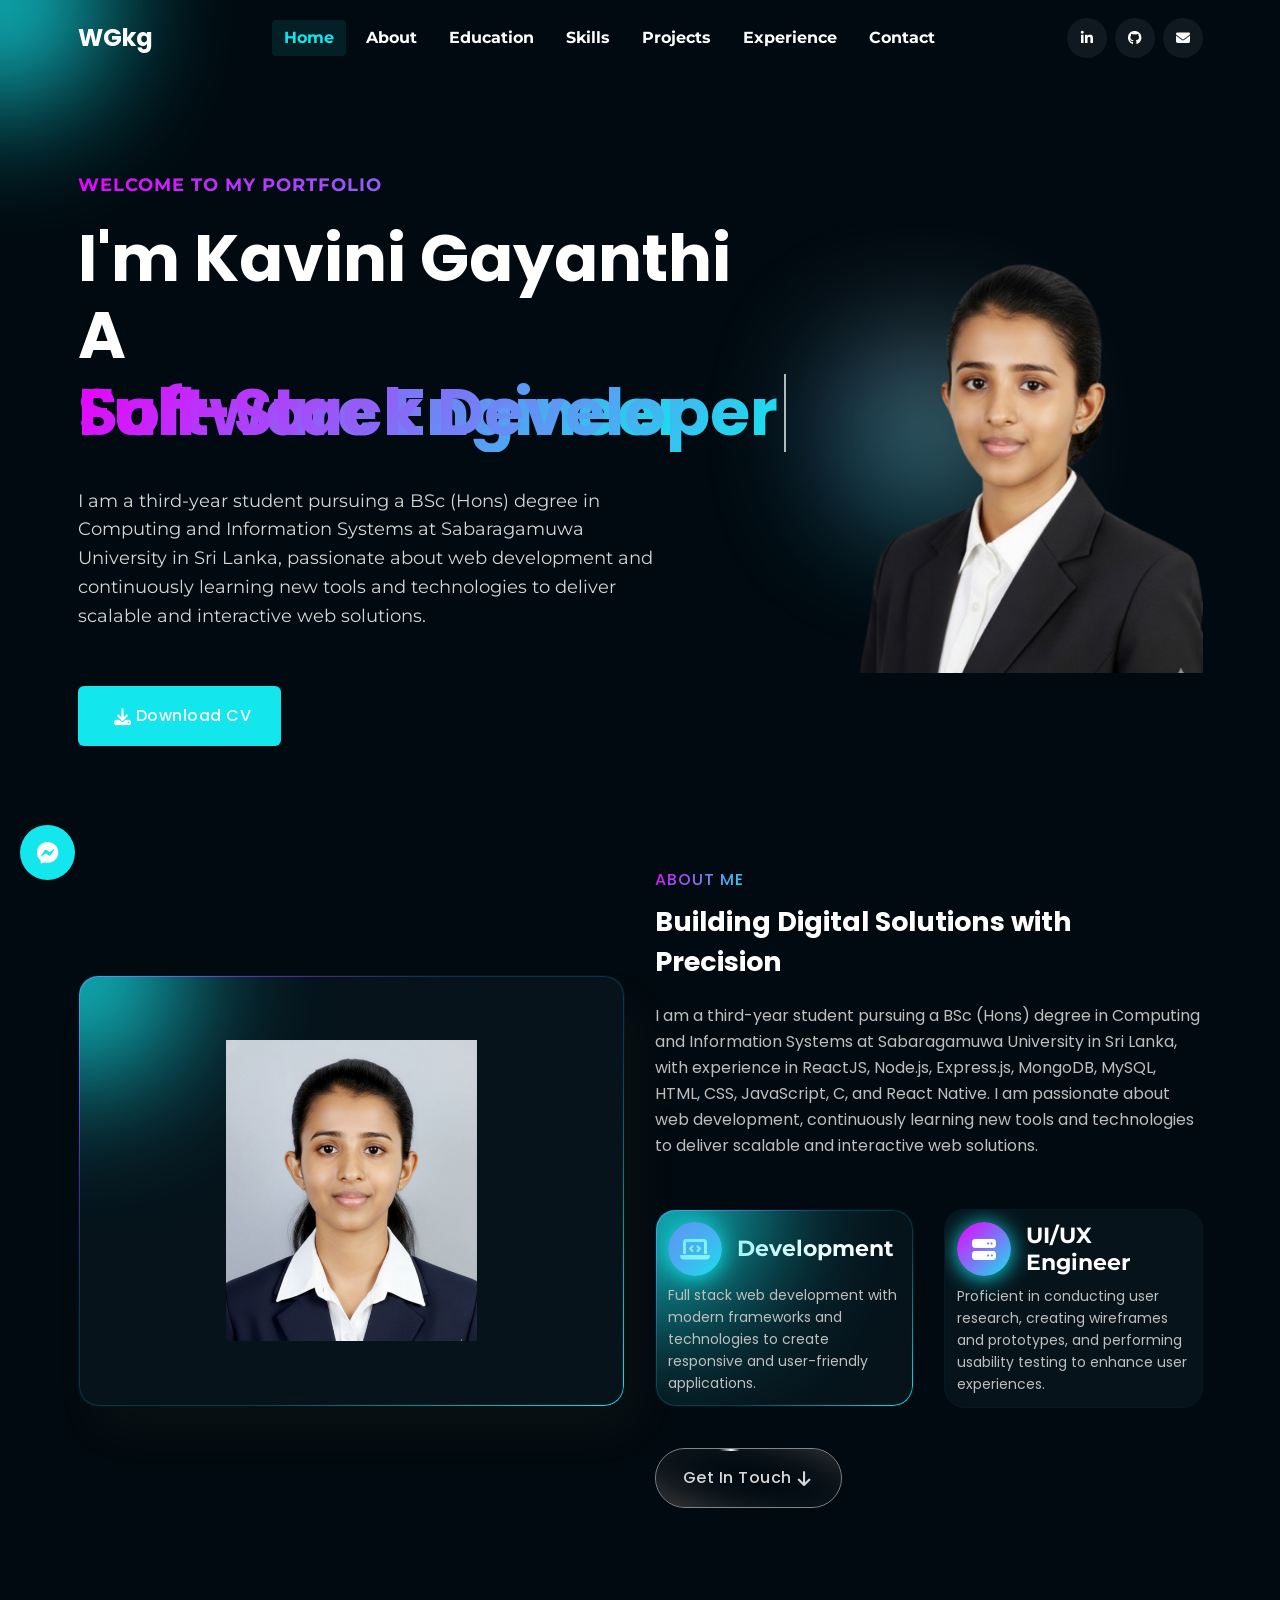
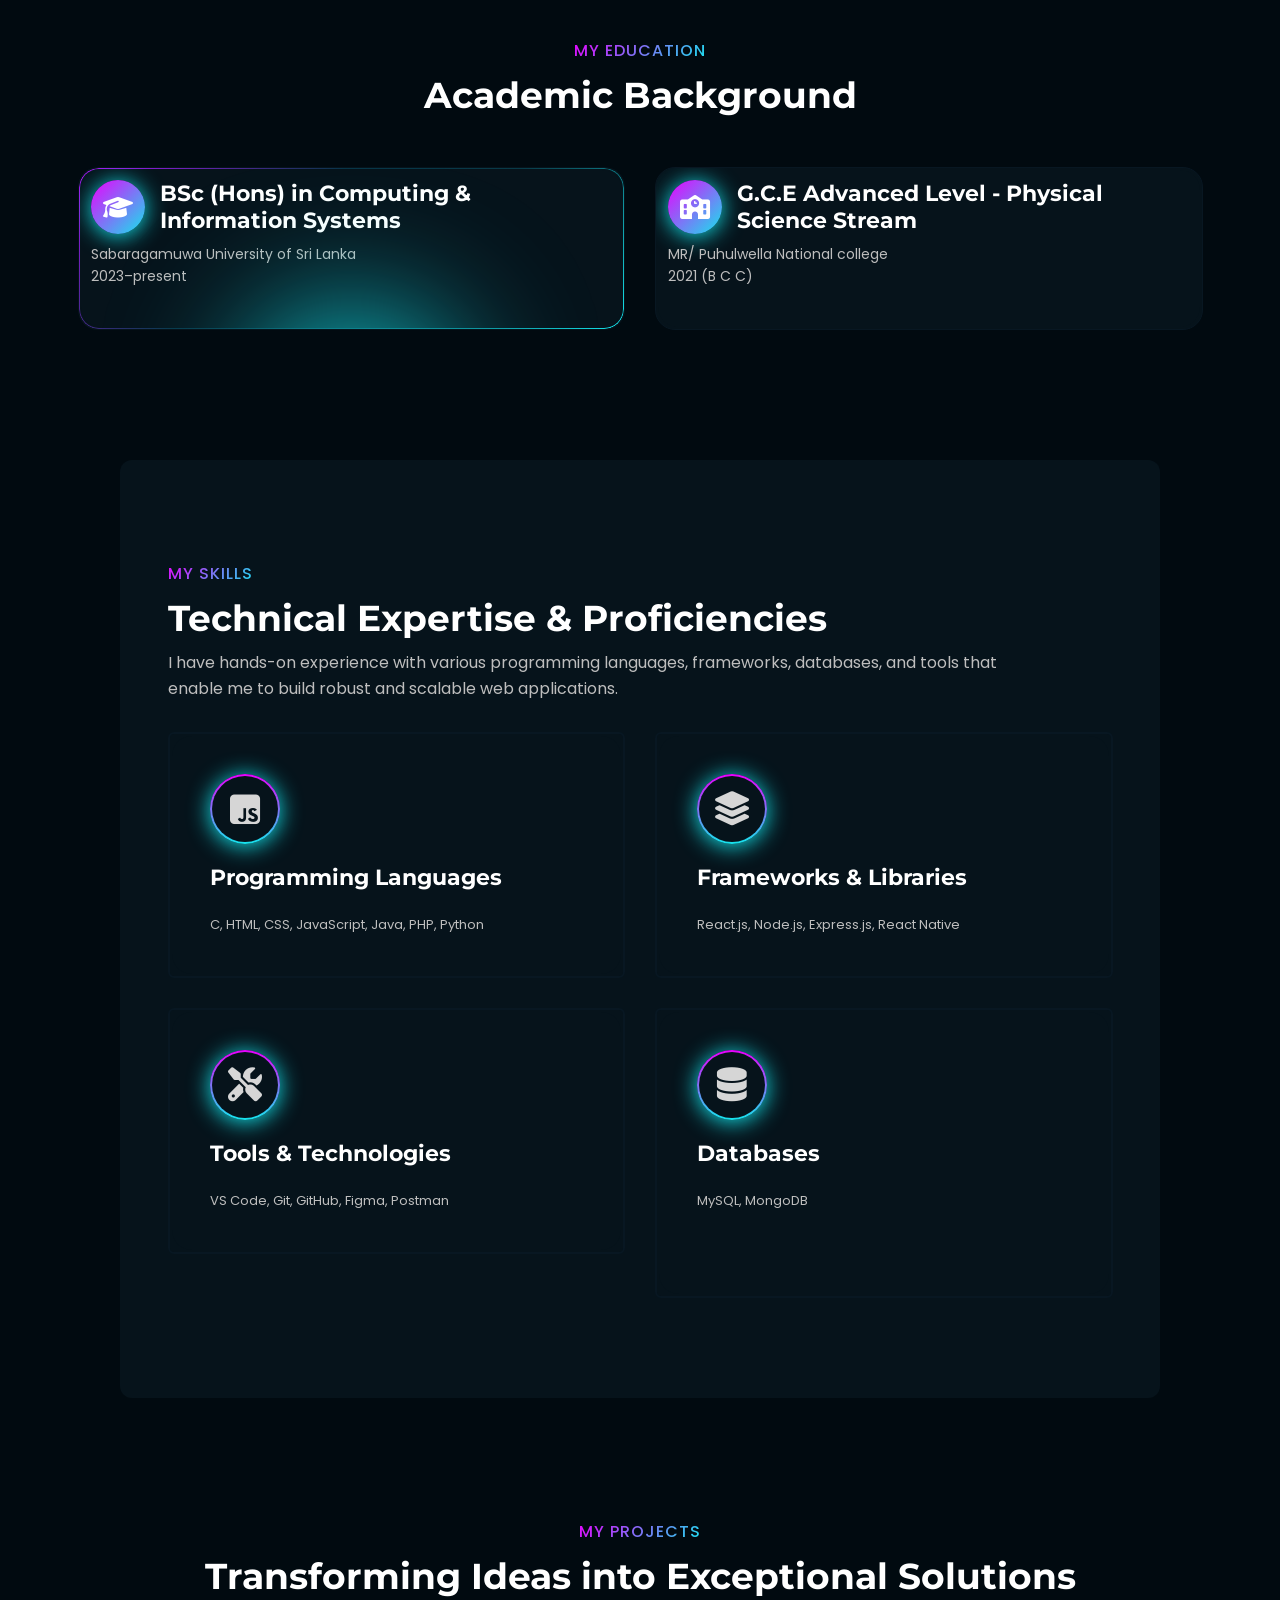
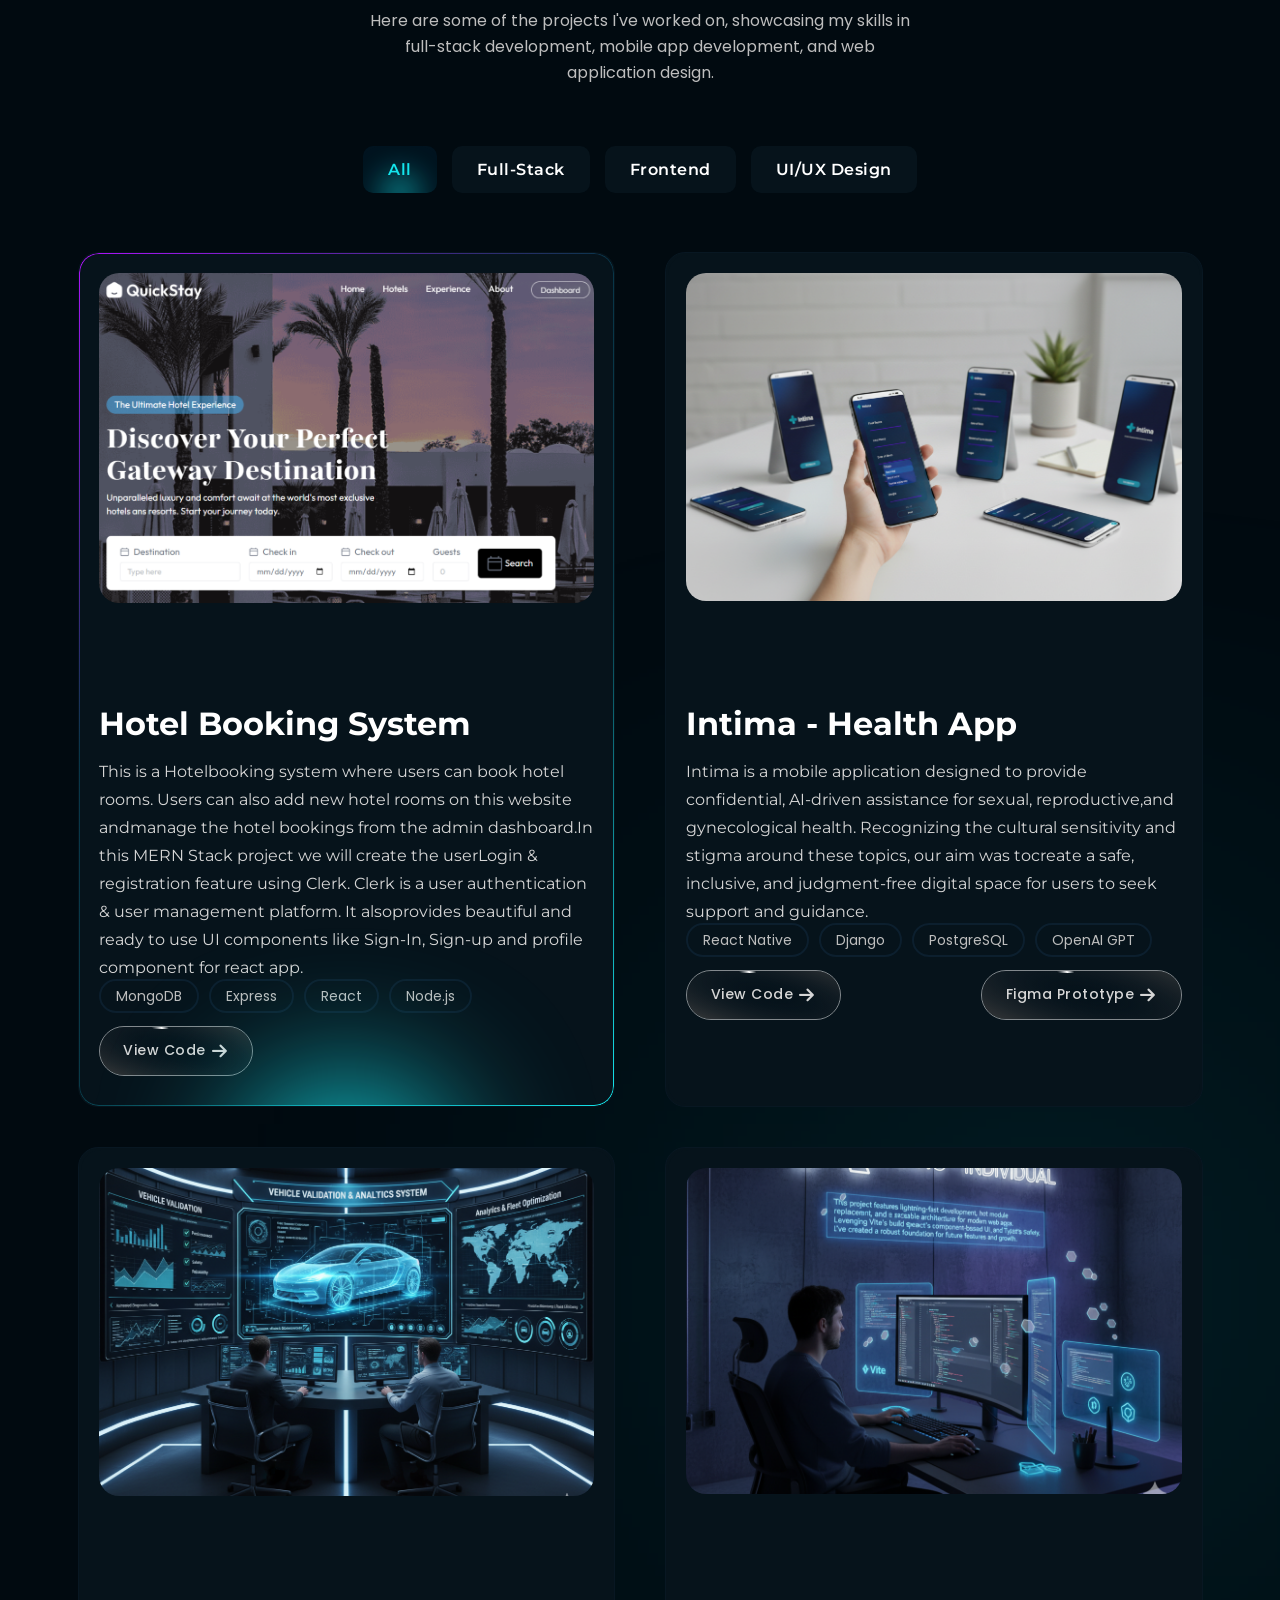
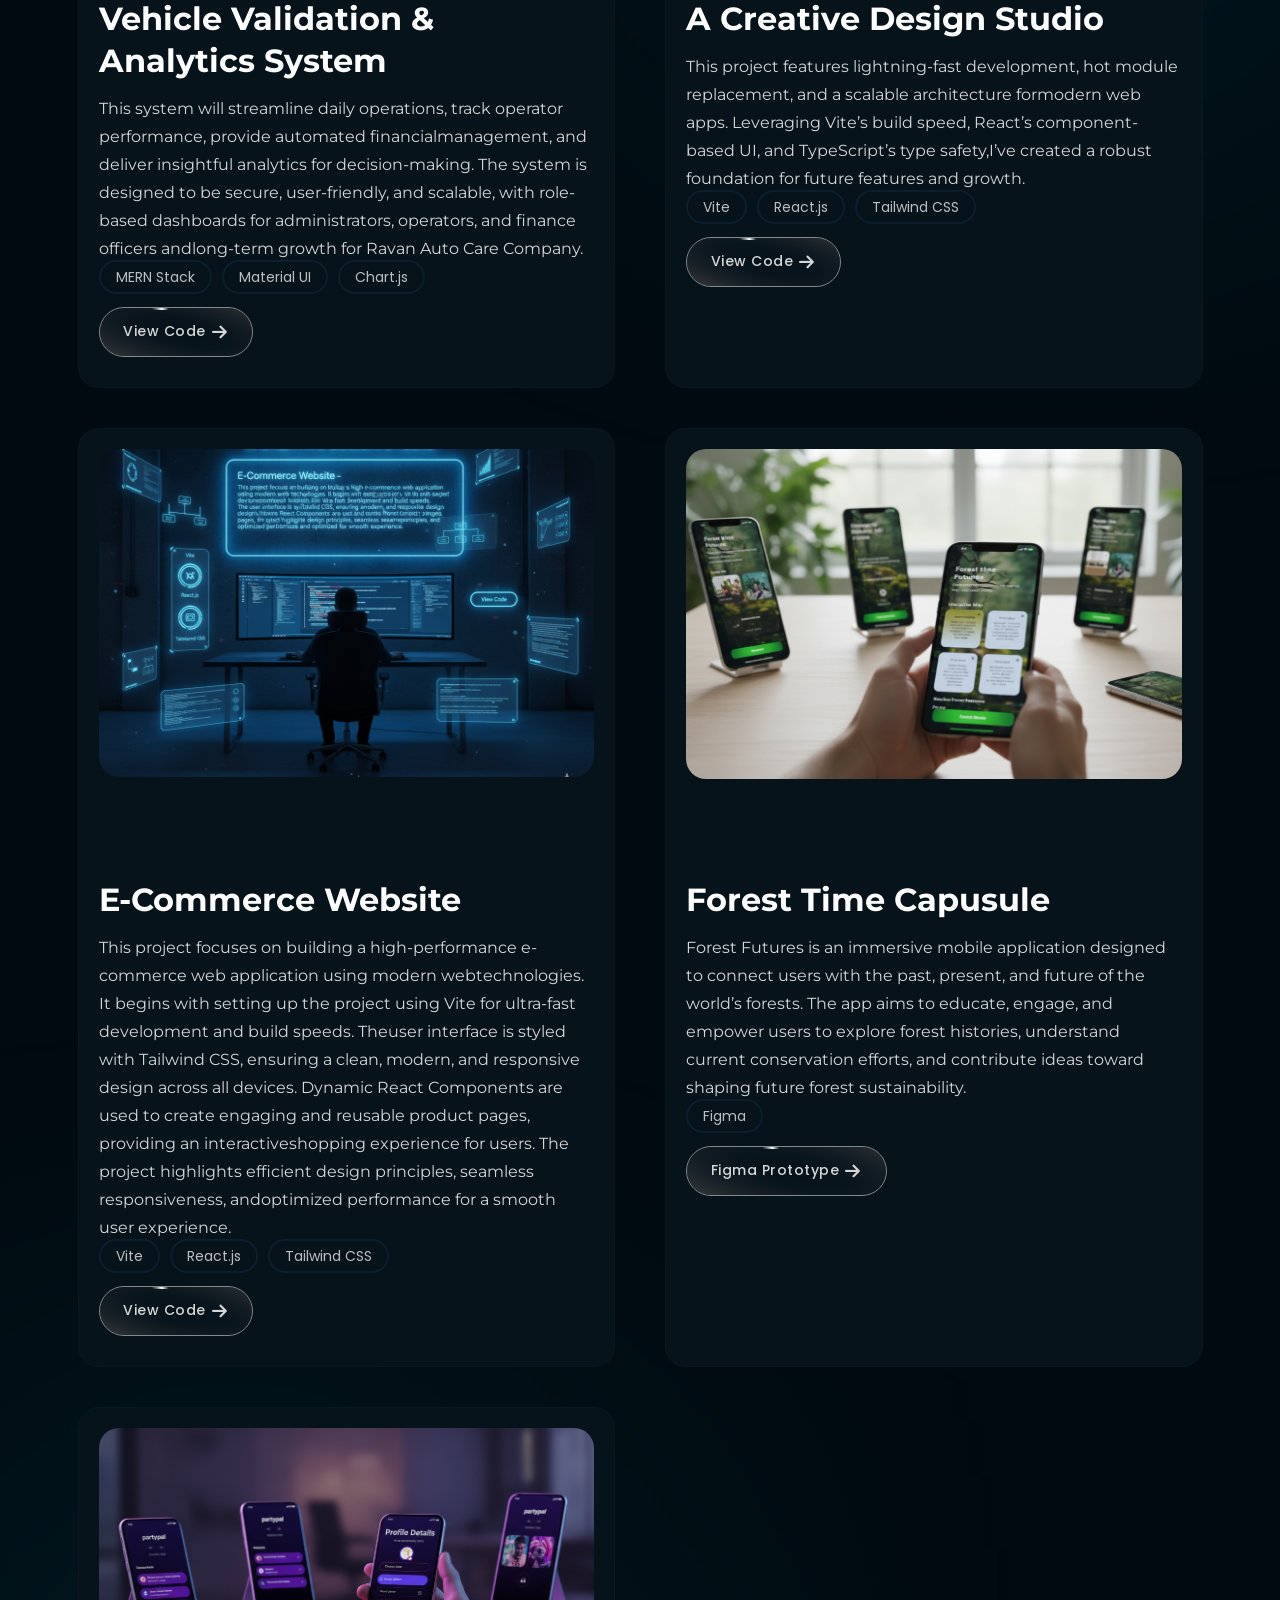
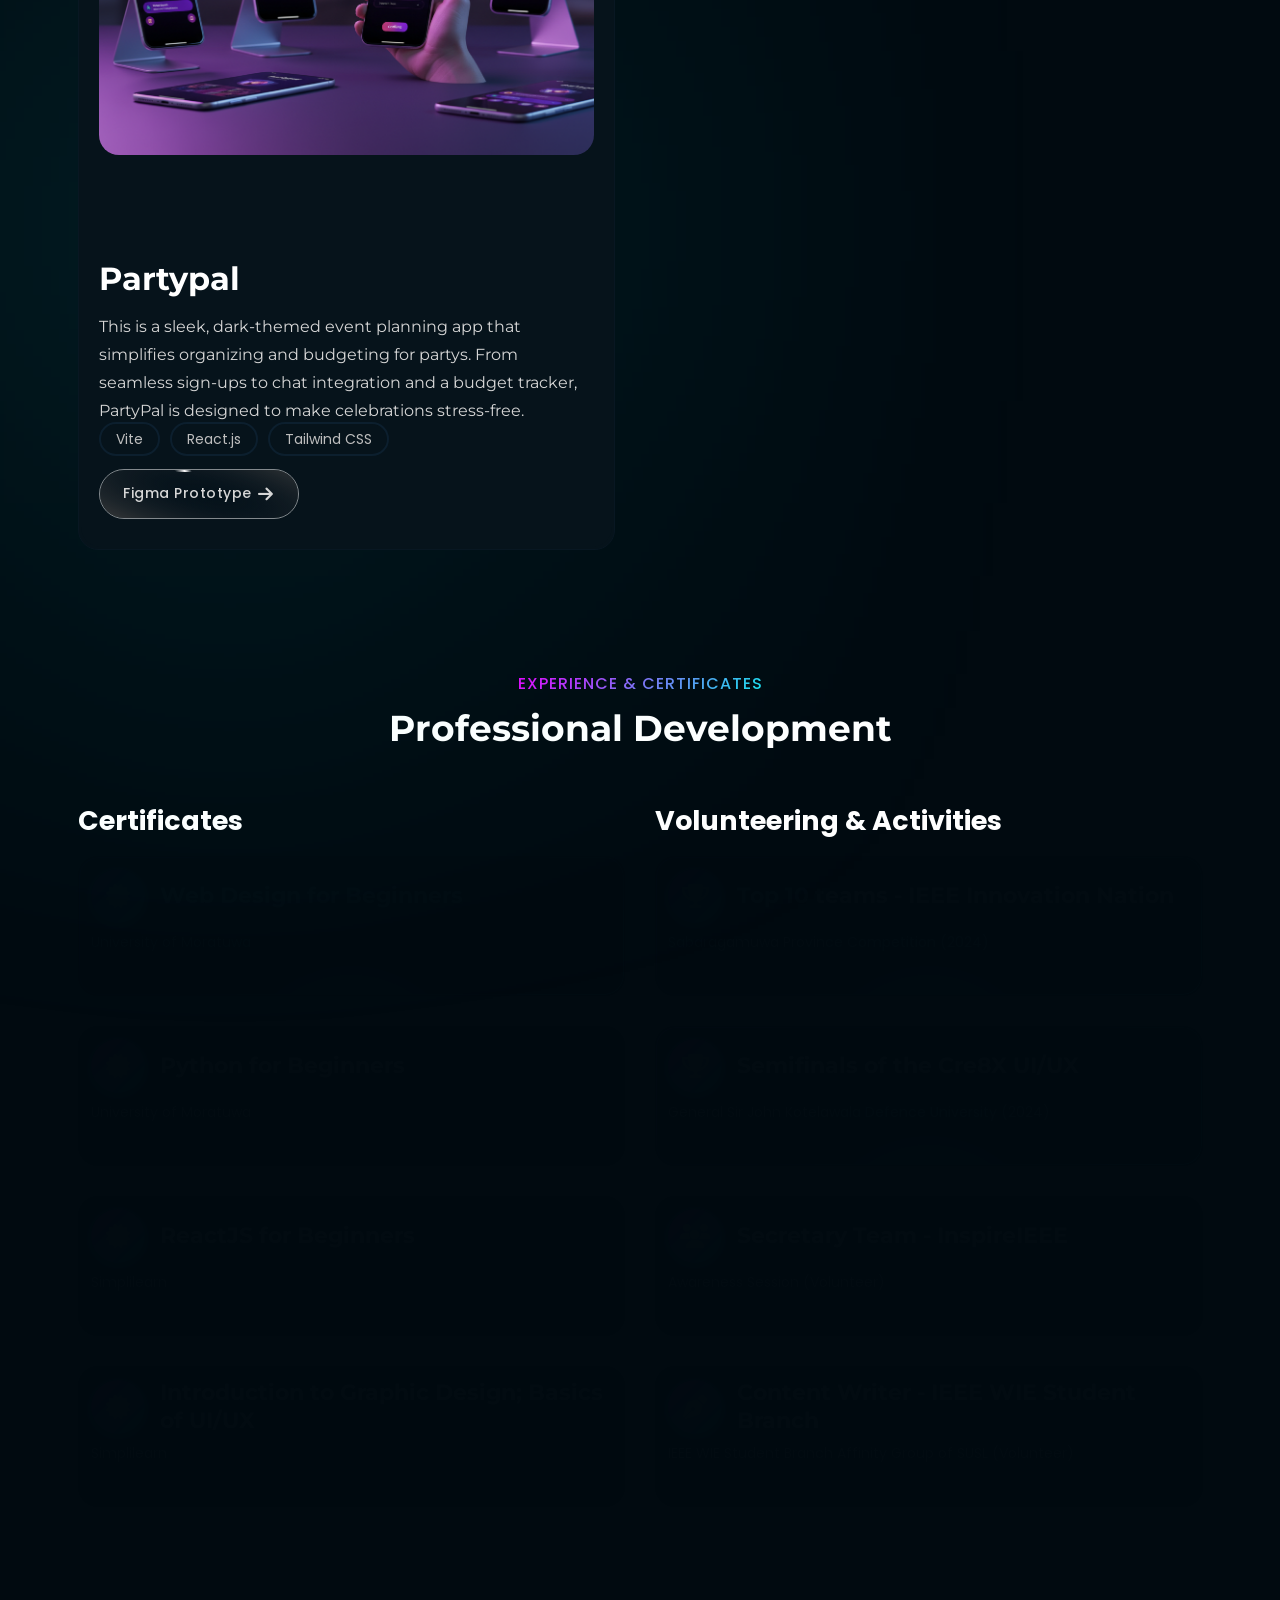
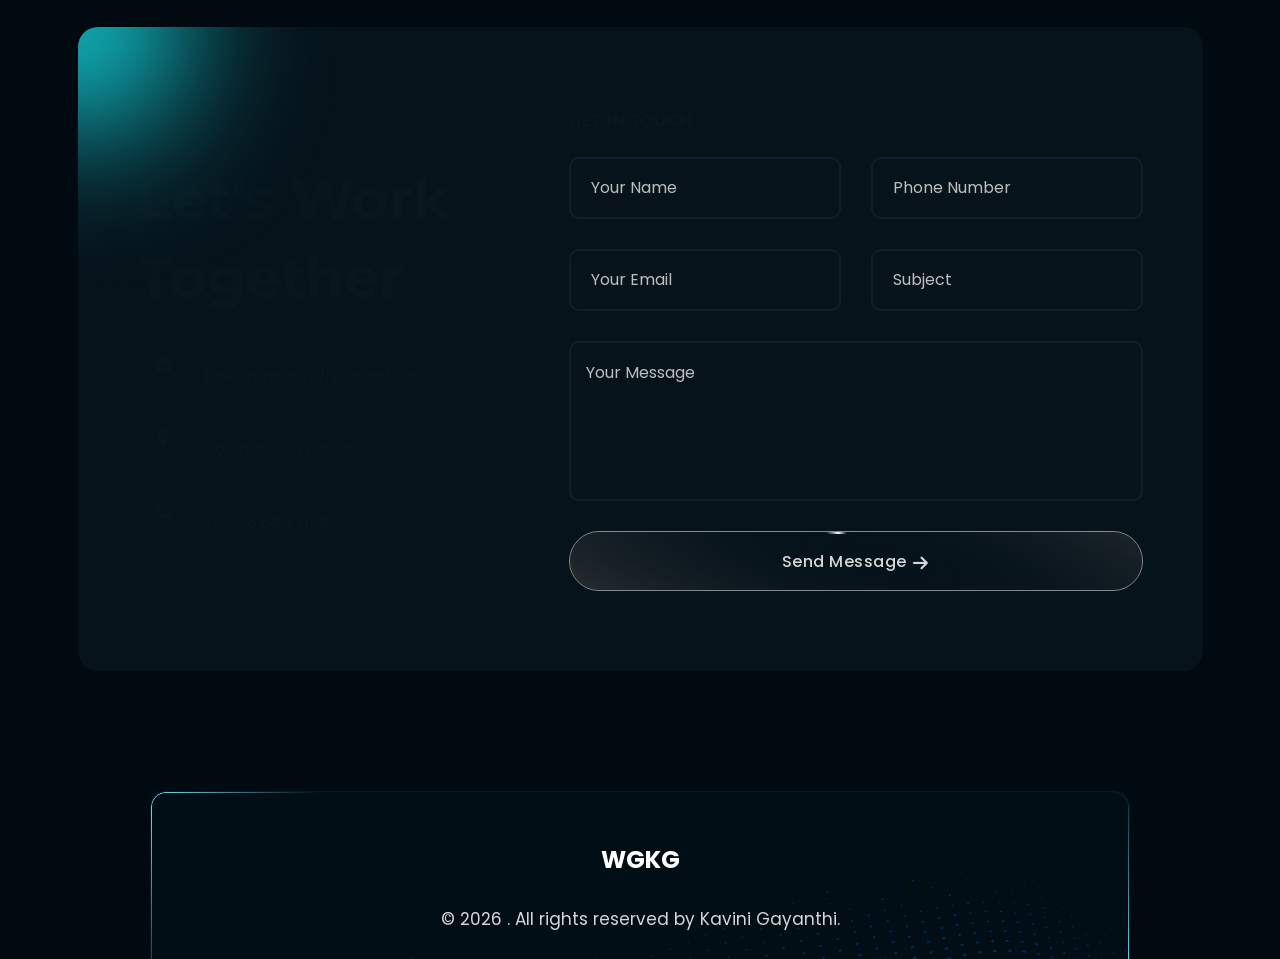
==== index.html @ 7d83895e "Rename html" ====
<!DOCTYPE html>
<html lang="en">

<head>
    <meta charset="UTF-8">
    <meta http-equiv="X-UA-Compatible" content="IE=edge">
    <meta name="viewport" content="width=device-width, initial-scale=1.0">
    <meta name="description" content="Kavini Gayanthi - Software Engineering Intern specializing in ReactJS, Node.js, Laravel, MongoDB, and full-stack web development. Passionate about creating scalable and interactive web solutions.">
    <link rel="shortcut icon" type="image/x-icon" href="assets/images/favicon.svg">
    <title>Kavini Gayanthi - Software Engineering Intern</title>
    <!-- Bootstrap min css -->
    <link rel="stylesheet" href="assets/css/vendor/fontawesome.css">
    <!-- FontAwesome CDN Backup -->
    <link rel="stylesheet" href="https://cdnjs.cloudflare.com/ajax/libs/font-awesome/6.4.0/css/all.min.css" integrity="sha512-iecdLmaskl7CVkqkXNQ/ZH/XLlvWZOJyj7Yy7tcenmpD1ypASozpmT/E0iPtmFIB46ZmdtAc9eNBvH0H/ZpiBw==" crossorigin="anonymous" referrerpolicy="no-referrer" />
    <link rel="stylesheet" href="assets/css/plugins/swiper.css">
    <link rel="stylesheet" href="assets/css/plugins/odometer.css">
    <link rel="stylesheet" href="assets/css/vendor/animate.min.css">
    <link rel="stylesheet" href="assets/css/vendor/bootstrap.min.css">
    <!-- custom css -->
    <link rel="stylesheet" href="assets/css/style.css">
</head>

<body class="spybody" data-spy="scroll" data-bs-target=".navbar-example2" data-offset="150">

    <!-- tpm-header-area start -->
    <header class="tmp-header-area-start header-one header--sticky header--transparent">
        <!-- header mid area start -->
        <div class="container">
            <div class="row">
                <div class="col-lg-12">
                    <div class="header-content">
                       <div class="logo">
                            <a href="index.html">
                                <h4>WGkg</h4>
                            </a>

                        </div>
                        <div class="tmp-mainmenu-nav d-none d-xl-block">
                            <nav class="navbar-example2 onepagenav">
                                <ul class="tmp-mainmenu nav nav-pills">
                                    <li class="current"><a class="smoth-animation" href="#home">Home</a></li>
                                    <li class="nav-item"><a class="smoth-animation" href="#about">About</a></li>
                                    <li class="nav-item"><a class="smoth-animation" href="#education">Education</a></li>
                                    <li class="nav-item"><a class="smoth-animation" href="#skills">Skills</a></li>
                                    <li class="nav-item"><a class="smoth-animation" href="#portfolio">Projects</a></li>
                                    <li class="nav-item"><a class="smoth-animation" href="#experience">Experience</a></li>
                                    <li class="nav-item"><a class="smoth-animation" href="#contacts">Contact</a></li>
                                </ul>
                            </nav>
                        </div>

                        <div class="tmp-header-right">
                            <div class="social-share-wrapper">
                                <div class="social-link">
                                    <a href="https://www.linkedin.com/in/kavini-gayanthi-/" target="_blank" title="LinkedIn" aria-label="LinkedIn Profile">
                                        <i class="fa-brands fa-linkedin-in"></i>
                                    </a>
                                    <a href="https://github.com/KaviniGayanthi" target="_blank" title="GitHub" aria-label="GitHub Profile">
                                        <i class="fa-brands fa-github"></i>
                                    </a>
                                    <a href="mailto:kavinigayanthi21@gmail.com" title="Email" aria-label="Send Email">
                                        <i class="fa-solid fa-envelope"></i>
                                    </a>
                                </div>
                            </div>

                            <div class="tmp-side-collups-area d-block d-xl-none">
                                <button class="hamberger-menu humberger_menu_active"><i id="menuBtn" class="fa-light fa-bars humberger-menu"></i></button>
                            </div>
                        </div>

                    </div>
                </div>
            </div>
        </div>
        <!-- header mid area end -->
    </header>


    <!-- Start Popup Mobile Menu  -->
    <div class="d-block d-xl-none">
        <div class="tmp-popup-mobile-menu">
            <div class="inner">
                <div class="header-top">
                    <div class="logo">
                        <a href="index.html" class="logo-area">
                         <h4>WGKG</h4>
                        </a>
                    </div>
                    <div class="close-menu">
                        <button class="close-button tmp-round-action-btn">
                            <i class="fa-sharp fa-light fa-xmark"></i>
                        </button>
                    </div>
                </div>

                <ul class="tmp-mainmenu onepagenav-click">
                    <li><a class="smoth-animation" href="#home">Home</a></li>
                    <li><a class="smoth-animation" href="#about">About</a></li>
                    <li><a class="smoth-animation" href="#education">Education</a></li>
                    <li><a class="smoth-animation" href="#skills">Skills</a></li>
                    <li><a class="smoth-animation" href="#portfolio">Projects</a></li>
                    <li><a class="smoth-animation" href="#experience">Experience</a></li>
                    <li><a class="smoth-animation" href="#contacts">Contact</a></li>
                </ul>

                

                <!-- social sharea area -->
                <div class="social-wrapper mt--40">
                    <span class="subtitle">find with me</span>
                    <div class="social-link">
                        <a href="https://www.linkedin.com/in/kavini-gayanthi-/" target="_blank"><i class="fa-brands fa-linkedin-in"></i></a>
                        <a href="https://github.com/KaviniGayanthi" target="_blank"><i class="fa-brands fa-github"></i></a>
                        <a href="mailto:kavinigayanthi21@gmail.com"><i class="fa-solid fa-envelope"></i></a>
                    </div>
                </div>
                <!-- end -->

            </div>
        </div>
    </div>
    <!-- End Popup Mobile Menu  -->
    <div class="main-wrapper-inner">
        <!-- tmp banner area start -->
        <div class="banner-right-thumbnail-area v2 tmp-section-gap tmp-gradient-main" id="home">
            <div class="container">
                <div class="row align-items-center pt--50">
                    <div class="col-lg-8">
                        <div class="banner-right-thumb-left-content">
                            <span class="pre-title theme-gradient">Welcome to my portfolio</span>
                            <h1 class="title">I'm Kavini Gayanthi <br> A
                                <span class="header-caption">
                                    <span class="cd-headline clip is-full-width">
                                        <span class="cd-words-wrapper">
                                            <b class="is-visible theme-gradient">Software Engineer</b>
                                            <b class="is-hidden theme-gradient">Full-Stack Developer</b>
                                            <b class="is-hidden theme-gradient">Web Developer</b>
                                        </span>
                                </span>
                                </span>
                            </h1>
                            <p class="disc">I am a third-year student pursuing a BSc (Hons) degree in Computing and Information Systems at Sabaragamuwa University in Sri Lanka, passionate about web development and continuously learning new tools and technologies to deliver scalable and interactive web solutions.</p>

                            <div class="skill-social-wrapper">
                                
                               <div class="banner-btn-wrapper mt--30">
                                <a href="assets/documents/21CIS0118_Kavini.pdf" class="tmp-btn btn-large download-cv-btn"
                                download="21CIS0118_Kavini.pdf">
                                <i class="fa-solid fa-download"></i>
                                Download CV
                                </a>
                                </div>
                            </div>
                        </div>

                    </div>
                    <div class="col-lg-4">
                        <div class="tmp-gradient-wrapper">
                            <img class="tmp-gradient-animation" src="assets/images/about/transparent-gradient.png" alt="">
                        </div>

                        <div class="banner-right-content">
                            <div class="main-img">
                                <img class="tmp-scroll-trigger tmp-zoom-in animation-order-1" src="assets/images/Me/My22.png" alt="Kavini Gayanthi">
                            </div>
                        </div>
                    </div>
                </div>
            </div>
        </div>
        <!-- tmp banner area end -->

        <!-- tmp About Me Start -->
        <section class="about-us-area tmp-section-gapBottom" id="about">
            <div class="container">
                <div class="row align-items-center g-5">
                    <div class="col-lg-6">
                        <div class="about-us-left-content-wrap">
                            <div class="years-of-experience-card tmponhover active tmp-scroll-trigger tmp-fade-in animation-order-1">
                                
                                <div class="tmp-light light-top-left"></div>
                                <div class="banner-right-content">
                            <div class="main-img">
                                <img class="tmp-scroll-trigger tmp-zoom-in animation-order-1 profile-photo" src="assets/images/Me/My1.jpg" alt="Kavini Gayanthi">
                            </div>
                        </div>
                            </div>
                            
                        </div>
                    </div>
                    <!-- bg-vactor-one -->
                    <div class="col-lg-6">
                        <div class="about-us-right-content-wrap">
                            <div class="section-head text-align-left mb--50">
                                <div class="section-sub-title tmp-scroll-trigger tmp-fade-in animation-order-1">
                                    <span class="subtitle theme-gradient">About Me</span>
                                   
                                </div>
                                 <h3>Building Digital Solutions with Precision</h3>
                                <p class="description tmp-scroll-trigger tmp-fade-in animation-order-3"> I am a third-year student pursuing a BSc (Hons) degree in Computing and Information Systems at Sabaragamuwa University in Sri Lanka, with experience in ReactJS, Node.js, Express.js, MongoDB, MySQL, HTML, CSS, JavaScript, C, and React Native. I am passionate about web development, continuously learning new tools and technologies to deliver scalable and interactive web solutions.</p>
                            </div>
                            <div class="about-us-section-card row g-5 animation-action-2">

                                <div class="col-lg-6 col-md-6 col-sm-6 col-12">
                                    <div class="about-us-card tmponhover single-animation tmp-scroll-trigger tmp-fade-in animation-order-4 active">
                                        <div class="card-head with-flex">
                                            <div class="logo-img">
                                                <i class="fa-solid fa-laptop-code"></i>
                                            </div>
                                            <h3 class="card-title">Development</h3>
                                        </div>
                                        <div class="tmp-light light-top-left"></div>
                                        <p class="card-para">Full stack web development with modern frameworks and technologies to create responsive and user-friendly applications.
                                        </p>
                                    </div>
                                </div>

                                <div class="col-lg-6 col-md-6 col-sm-6 col-12">
                                    <div class="about-us-card tmponhover single-animation tmp-scroll-trigger tmp-fade-in animation-order-5">
                                        <div class="card-head with-flex">
                                            <div class="logo-img">
                                                <i class="fa-solid fa-server"></i>
                                            </div>
                                            <h3 class="card-title">UI/UX Engineer</h3>
                                        </div>
                                        <div class="tmp-light light-top-left"></div>
                                        <p class="card-para">Proficient in conducting user research, creating wireframes and prototypes, and performing usability testing to enhance user experiences.
                                        </p>
                                    </div>
                                </div>

                            </div>
                            <div class="about-btn mt--40 tmp-scroll-trigger tmp-fade-in animation-order-6">
                                <a class="tmp-btn hover-icon-reverse btn-border tmp-modern-button radius-round download-icon smoth-animation" href="#contacts">
                                    <div class="icon-reverse-wrapper">
                                    <span class="btn-text">Get In Touch</span>
                                    <div class="btn-hack"></div>
                                    <img src="assets/images/button/btg-bg.svg" alt="" class="btn-bg">
                                    <img src="assets/images/button/btg-bg-2.svg" alt="" class="btn-bg-hover">
                                    <span class="btn-icon"><i class="fa-solid fa-arrow-down"></i></span>
                                    <span class="btn-icon"><i class="fa-solid fa-arrow-down"></i></span>
                                </div>
                                </a>
                            </div>
                        </div>
                    </div>
                </div>
            </div>
        </section>
        <!-- tmp About Me end -->

        <!-- tmp Education area start -->
        <div class="tmp-service-area tmp-section-gapBottom" id="education">
            <div class="container">
                <div class="row">
                    <div class="col-lg-12">
                        <div class="section-head mb--50">
                            <div class="section-sub-title center-title tmp-scroll-trigger tmp-fade-in animation-order-1">
                                <span class="subtitle theme-gradient">My Education</span>
                            </div>
                            <h2 class="title split-collab tmp-scroll-trigger tmp-fade-in animation-order-2">Academic Background</h2>
                        </div>
                    </div>
                </div>
                <div class="about-us-section-card row g-5 animation-action-2">
                    <div class="col-lg-6 col-md-6 col-sm-6 col-12  paralax-image">
                        <div class="about-us-card tmp-scroll-trigger tmponhover single-animation active tmp-fade-in animation-order-4" style="--x: 153px; --y: 11px;">
                            <div class="card-head">
                                <div class="logo-img">
                                    <i class="fa-solid fa-graduation-cap"></i>
                                </div>
                                <h3 class="card-title">BSc (Hons) in Computing & Information Systems</h3>
                            </div>
                            <p class="card-para">Sabaragamuwa University of Sri Lanka<br>2023–present</p>
                            <div class="tmp-light light-center"></div>
                        </div>
                    </div>
                    <div class="col-lg-6 col-md-6 col-sm-6 col-12  paralax-image">
                        <div class="about-us-card tmp-scroll-trigger tmponhover single-animation tmp-fade-in animation-order-5" style="--x: 193px; --y: 152px;">
                            <div class="card-head">
                                <div class="logo-img">
                                    <i class="fa-solid fa-school"></i>
                                </div>
                                <h3 class="card-title">G.C.E Advanced Level - Physical Science Stream</h3>
                            </div>
                            <p class="card-para">MR/ Puhulwella National college<br>2021 (B C C)</p>
                            <div class="tmp-light light-center"></div>
                        </div>
                    </div>
                </div>
            </div>
        </div>
        <!-- tmp Education area ends -->

        <!-- Tpm My Skill Area Start -->
        <section class="my-skill-area-style-two plr--120 plr_lg--30 plr_md--30 plr_sm--30 plr_mobile--15 mt--10" id="skills">
            <div class="tpm-custom-box-bg  border--radious-20 ">
                <div class="container">
                    <div class="row"> 

                        <div class="col-xxl-6 col-lg-12 col-md-12">
                            <div class="my-skill-area-left-content-wrap">
                                <div class="section-head text-align-left">
                                    <div class="section-sub-title tmp-scroll-trigger tmp-fade-in animation-order-1">
                                        <span class="subtitle theme-gradient">My Skills</span>
                                    </div>
                                    <h2 class="title split-collab tmp-scroll-trigger tmp-fade-in animation-order-2">Technical Expertise & Proficiencies</h2>
                                    <p class="description tmp-scroll-trigger tmp-fade-in animation-order-3">I have hands-on experience with various programming languages, frameworks, databases, and tools that enable me to build robust and scalable web applications.</p>
                                </div>
                            </div>
                        </div>

                        <div class="col-xxl-6 col-lg-12 col-md-12">
                            <div class="my-skill-card-style-two row">
                                <div class="col-lg-6 col-md-6 col-12 paralax-image">
                                    <div class="my-skill-card tmponhover tmp-scroll-trigger tmp-fade-in animation-order-1">
                                        <div class="card-icon">
                                            <i class="fa-brands fa-js-square"></i>
                                        </div>
                                        <h3 class="card-title">Programming Languages</h3>
                                        <p class="card-para">C, HTML, CSS, JavaScript, Java, PHP, Python</p>
                                    </div>
                                </div>

                               

                                <div class="col-lg-6 col-md-6 col-12 paralax-image">
                                    <div class="my-skill-card tmponhover tmp-scroll-trigger tmp-fade-in animation-order-3">
                                        <div class="card-icon">
                                            <i class="fa-solid fa-layer-group"></i>
                                        </div>
                                        <h3 class="card-title">Frameworks & Libraries</h3>
                                        <p class="card-para">React.js, Node.js, Express.js, React Native
                                        </p>
                                    </div>
                                </div>

                                <div class="col-lg-6 col-md-6 col-12 paralax-image">
                                    <div class="my-skill-card tmponhover tmp-scroll-trigger tmp-fade-in animation-order-4">
                                        <div class="card-icon">
                                            <i class="fa-solid fa-tools"></i>
                                        </div>
                                        <h3 class="card-title">Tools & Technologies</h3>
                                        <p class="card-para">VS Code, Git, GitHub, Figma, Postman</p>
                                    </div>
                                </div>

                                <div class="col-lg-6 col-md-6 col-12 paralax-image">
                                    <div class="my-skill-card tmponhover tmp-scroll-trigger tmp-fade-in animation-order-2">
                                        <div class="card-icon">
                                            <i class="fa-solid fa-database"></i>
                                        </div>
                                        <h3 class="card-title">Databases</h3>
                                        <p class="card-para">
                                            MySQL, MongoDB
                                            <br><br><br>
                                  
                                        </p>
                                    </div>
                                </div>
                            </div>
                        </div>
                    </div>
                </div>
                <div class="tmp-light light-top-left active"></div>
            </div>
        </section>
        <!-- Tpm My Skill Area End -->

        <!-- tmp Latest Portfolio Start -->
        <section class="latest-portfolio-area custom-column-grid tmp-section-gap" id="portfolio">
            <div class="container">
                <div class="section-head mb--60">
                    <div class="section-sub-title center-title tmp-scroll-trigger tmp-fade-in animation-order-1">
                        <span class="subtitle theme-gradient">My Projects</span>
                    </div>
                    <h2 class="title split-collab tmp-scroll-trigger tmp-fade-in animation-order-2"> Transforming Ideas into Exceptional Solutions </h2>
                    <p class="description section-sm tmp-scroll-trigger tmp-fade-in animation-order-3">Here are some of the projects I've worked on, showcasing my skills in full-stack development, mobile app development, and web application design.</p>
                </div>
                <div class="latest-portfolio-tabs-area">
                    <nav>
                        <ul class="nav nav-tabs" id="nav-tab" role="tablist">
                            <li>
                                <button class="nav-link active" id="nav-all-tab" data-bs-toggle="tab" data-bs-target="#nav-all" type="button" role="tab" aria-controls="nav-all" aria-selected="true">All</button>
                            </li>
                            <li>
                                <button class="nav-link" id="nav-fullstack-tab" data-bs-toggle="tab" data-bs-target="#nav-fullstack" type="button" role="tab" aria-controls="nav-fullstack" aria-selected="false">Full-Stack</button>
                            </li>
                            <li>
                                <button class="nav-link" id="nav-frontend-tab" data-bs-toggle="tab" data-bs-target="#nav-frontend" type="button" role="tab" aria-controls="nav-frontend" aria-selected="false">Frontend</button>
                            </li>
                            <li>
                                <button class="nav-link" id="nav-mobile-tab" data-bs-toggle="tab" data-bs-target="#nav-mobile" type="button" role="tab" aria-controls="nav-mobile" aria-selected="false">UI/UX Design</button>
                            </li>
                        </ul>
                    </nav>
                    <div class="tab-content bg-blur-style-one" id="nav-tabContent">
                        <div class="tab-pane fade show active" id="nav-all" role="tabpanel">
                            <div class="row animation-action-3" id="portfolio-grid">
                                <div class="col-lg-6 paralax-image" data-category="fullstack">
                                    <div class="latest-portfolio-card-style-two image-box-hover tmp-scroll-trigger single-animation active tmponhover tmp-fade-in animation-order-1">
                                        <div class="portfoli-card-img">
                                            <div class="img-box v2">
                                                <a class="tmp-scroll-trigger tmp-zoom-in animation-order-1" href="javascript:void(0);">
                                                    <img class="w-100" src="assets/images/latest-portfolio/Hotel.png" alt="Hotel Booking System">
                                                </a>
                                            </div>
                                        </div>
                                        <div class="portfolio-card-content-wrap" id="All" role="tabpanel" aria-labelledby="nav-mobile" tabindex="0">
                                            <div class="content-left">
                                                <h3 class="portfolio-card-title"><a href="javascript:void(0);">Hotel Booking System</a></h3>
                                                <div class="tag-items">
                                                    <h7>This is a Hotelbooking system where users can book hotel rooms. Users can also add new hotel rooms on this website andmanage the hotel bookings from the admin dashboard.In this MERN Stack project we will create the userLogin & registration feature using Clerk. Clerk is a user authentication & user management platform. It alsoprovides beautiful and ready to use UI components like Sign-In, Sign-up and profile component for react app.</h7>
                                                    <ul>
                                                        <li>
                                                            <a href="#" class="tag-item">MongoDB</a>
                                                        </li>
                                                        <li>
                                                            <a href="#" class="tag-item">Express</a>
                                                        </li>
                                                        <li>
                                                            <a href="#" class="tag-item">React</a>
                                                        </li>
                                                        <li>
                                                            <a href="#" class="tag-item">Node.js</a>
                                                        </li>
                                                    </ul>
                                                </div>
                                            </div>
                                            <a class="tmp-btn hover-icon-reverse btn-border tmp-modern-button radius-round download-icon btn-md" href="https://github.com/kavini21/Hotel-Booking-System-.git" target="_blank" rel="noopener noreferrer">
                                                <div class="icon-reverse-wrapper">
                                                    <span class="btn-text">View Code</span>
                                                    <div class="btn-hack"></div>
                                                    <img src="assets/images/button/btg-bg.svg" alt="" class="btn-bg">
                                                    <img src="assets/images/button/btg-bg-2.svg" alt="" class="btn-bg-hover">
                                                    <span class="btn-icon"><i class="fa-solid fa-arrow-right"></i></span>
                                                    <span class="btn-icon"><i class="fa-solid fa-arrow-right"></i></span>
                                                </div>
                                            </a>
                                        </div>
                                        <div class="tmp-light light-center"></div>
                                    </div>
                                </div>




                                  <div class="col-lg-6 paralax-image" data-category="fullstack uiux">
                                    <div class="latest-portfolio-card-style-two image-box-hover tmp-scroll-trigger single-animation tmponhover tmp-fade-in animation-order-3">
                                        <div class="portfoli-card-img">
                                            <div class="img-box v2">
                                                <a class="tmp-scroll-trigger tmp-zoom-in animation-order-1" href="javascript:void(0);">
                                                    <img class="w-100" src="assets/images/latest-portfolio/Intima.png" alt="Intima App">
                                                </a>
                                            </div>
                                        </div>
                                        <div class="portfolio-card-content-wrap">
                                            <div class="content-left">
                                                <h3 class="portfolio-card-title"><a href="javascript:void(0);">Intima - Health App</a></h3>
                                                <div class="tag-items">
                                                    <h7>Intima is a mobile application designed to provide confidential, AI-driven assistance for sexual, reproductive,and gynecological health. Recognizing the cultural sensitivity and stigma around these topics, our aim was tocreate a safe, inclusive, and judgment-free digital space for users to seek support and guidance.</h7>
                                                    <ul>
                                                        <li>
                                                            <a href="#" class="tag-item">React Native</a>
                                                        </li>
                                                        <li>
                                                            <a href="#" class="tag-item">Django</a>
                                                        </li>
                                                        <li>
                                                            <a href="#" class="tag-item">PostgreSQL</a>
                                                        </li>
                                                        <li>
                                                            <a href="#" class="tag-item">OpenAI GPT</a>
                                                        </li>
                                                    </ul>
                                                </div>
                                            </div>
                                           
                                             <a class="tmp-btn hover-icon-reverse btn-border tmp-modern-button radius-round download-icon btn-md" href="https://github.com/itswijay/Intima_Front-End.git" target="_blank" rel="noopener noreferrer">
                                                <div class="icon-reverse-wrapper">
                                                    <span class="btn-text">View Code</span>
                                                    <div class="btn-hack"></div>
                                                    <img src="assets/images/button/btg-bg.svg" alt="" class="btn-bg">
                                                    <img src="assets/images/button/btg-bg-2.svg" alt="" class="btn-bg-hover">
                                                    <span class="btn-icon"><i class="fa-solid fa-arrow-right"></i></span>
                                                    <span class="btn-icon"><i class="fa-solid fa-arrow-right"></i></span>

                                                
                                                </div>
                                            </a>

                                             <a class="tmp-btn hover-icon-reverse btn-border tmp-modern-button radius-round download-icon btn-md" href="https://www.figma.com/design/VEW0InKy0sNBLAJhhoxX3o/Capstone-Project?node-id=0-1&t=JCutQAxBA3StcKK6-1" target="_blank" rel="noopener noreferrer">
                                                <div class="icon-reverse-wrapper">
                                                    <span class="btn-text">Figma Prototype</span>
                                                    <div class="btn-hack"></div>
                                                    <img src="assets/images/button/btg-bg.svg" alt="" class="btn-bg">
                                                    <img src="assets/images/button/btg-bg-2.svg" alt="" class="btn-bg-hover">
                                                    <span class="btn-icon"><i class="fa-solid fa-arrow-right"></i></span>
                                                    <span class="btn-icon"><i class="fa-solid fa-arrow-right"></i></span>

                                                
                                                </div>
                                            </a>


                                            
                                        </div>
                                        <div class="tmp-light light-center"></div>
                                    </div>
                                </div>






                                <div class="col-lg-6 paralax-image" data-category="fullstack">
                                    <div class="latest-portfolio-card-style-two image-box-hover tmp-scroll-trigger single-animation tmponhover tmp-fade-in animation-order-2">
                                        <div class="portfoli-card-img">
                                            <div class="img-box v2">
                                                <a class="tmp-scroll-trigger tmp-zoom-in animation-order-1" href="javascript:void(0);">
                                                    <img class="w-100" src="assets/images/latest-portfolio/Vehicle Validation.png" alt="Vehicle Management System">
                                                </a>
                                            </div>
                                        </div>
                                        <div class="portfolio-card-content-wrap">
                                            <div class="content-left">
                                                <h3 class="portfolio-card-title"><a href="javascript:void(0);">Vehicle Validation & Analytics System</a></h3>
                                                <div class="tag-items">
                                                    <h7>This system will streamline daily operations, track operator performance, provide automated financialmanagement, and deliver insightful analytics for decision-making. The system is designed to be secure, user-friendly, and scalable, with role-based dashboards for administrators, operators, and finance officers andlong-term growth for Ravan Auto Care Company.</h7>
                                                    <ul>
                                                        <li>
                                                            <a href="#" class="tag-item">MERN Stack</a>
                                                        </li>
                                                        <li>
                                                            <a href="#" class="tag-item">Material UI</a>
                                                        </li>
                                                        <li>
                                                            <a href="#" class="tag-item">Chart.js</a>
                                                        </li>
                                                    </ul>
                                                </div>
                                            </div>
                                            <a class="tmp-btn hover-icon-reverse btn-border tmp-modern-button radius-round download-icon btn-md" href="https://github.com/NavinduR2001/Vehicle-Valuation-and-Analytics-Management-System.git" target="_blank" rel="noopener noreferrer">
                                                <div class="icon-reverse-wrapper">
                                                    <span class="btn-text">View Code</span>
                                                    <div class="btn-hack"></div>
                                                    <img src="assets/images/button/btg-bg.svg" alt="" class="btn-bg">
                                                    <img src="assets/images/button/btg-bg-2.svg" alt="" class="btn-bg-hover">
                                                    <span class="btn-icon"><i class="fa-solid fa-arrow-right"></i></span>
                                                    <span class="btn-icon"><i class="fa-solid fa-arrow-right"></i></span>
                                                </div>
                                            </a>
                                        </div>
                                        <div class="tmp-light light-center"></div>
                                    </div>
                                </div>



                                <div class="col-lg-6 paralax-image" data-category="frontend">
                                    <div class="latest-portfolio-card-style-two image-box-hover tmp-scroll-trigger single-animation tmponhover tmp-fade-in animation-order-4">
                                        <div class="portfoli-card-img">
                                            <div class="img-box v2">
                                                <a class="tmp-scroll-trigger tmp-zoom-in animation-order-1" href="javascript:void(0);">
                                                    <img class="w-100" src="assets/images/latest-portfolio/E-Commerce Website.png" alt="E-commerce Website">
                                                </a>
                                            </div>
                                        </div>
                                        <div class="portfolio-card-content-wrap">
                                            <div class="content-left">
                                                <h3 class="portfolio-card-title"><a href="javascript:void(0);">A Creative Design Studio</a></h3>
                                                <div class="tag-items">
                                                    <h7>This project features lightning-fast development, hot module replacement, and a scalable architecture formodern web apps. Leveraging Vite’s build speed, React’s component-based UI, and TypeScript’s type safety,I’ve created a robust foundation for future features and growth.</h7>
                                                    <ul>
                                                        <li>
                                                            <a href="#" class="tag-item">Vite</a>
                                                        </li>
                                                        <li>
                                                            <a href="#" class="tag-item">React.js</a>
                                                        </li>
                                                        <li>
                                                            <a href="#" class="tag-item">Tailwind CSS</a>
                                                        </li>
                                                    </ul>
                                                </div>
                                            </div>
                                             <a class="tmp-btn hover-icon-reverse btn-border tmp-modern-button radius-round download-icon btn-md" href="https://github.com/kavini21/project.git" target="_blank" rel="noopener noreferrer">
                                                <div class="icon-reverse-wrapper">
                                                    <span class="btn-text">View Code</span>
                                                    <div class="btn-hack"></div>
                                                    <img src="assets/images/button/btg-bg.svg" alt="" class="btn-bg">
                                                    <img src="assets/images/button/btg-bg-2.svg" alt="" class="btn-bg-hover">
                                                    <span class="btn-icon"><i class="fa-solid fa-arrow-right"></i></span>
                                                    <span class="btn-icon"><i class="fa-solid fa-arrow-right"></i></span>
                                                </div>
                                            </a>
                                           
                                        </div>
                                        <div class="tmp-light light-center"></div>
                                    </div>
                                </div>


                                <div class="col-lg-6 paralax-image" data-category="frontend">
                                    <div class="latest-portfolio-card-style-two image-box-hover tmp-scroll-trigger single-animation tmponhover tmp-fade-in animation-order-4">
                                        <div class="portfoli-card-img">
                                            <div class="img-box v2">
                                                <a class="tmp-scroll-trigger tmp-zoom-in animation-order-1" href="javascript:void(0);">
                                                    <img class="w-100" src="assets/images/latest-portfolio/studio.png" alt="E-commerce Website">
                                                </a>
                                            </div>
                                        </div>
                                        <div class="portfolio-card-content-wrap">
                                            <div class="content-left">
                                                <h3 class="portfolio-card-title"><a href="javascript:void(0);">E-Commerce Website</a></h3>
                                                <div class="tag-items">
                                                    <h7>This project focuses on building a high-performance e-commerce web application using modern webtechnologies. It begins with setting up the project using Vite for ultra-fast development and build speeds. Theuser interface is styled with Tailwind CSS, ensuring a clean, modern, and responsive design across all devices.
Dynamic React Components are used to create engaging and reusable product pages, providing an interactiveshopping experience for users. The project highlights efficient design principles, seamless responsiveness, andoptimized performance for a smooth user experience.</h7>
                                                    <ul>
                                                        <li>
                                                            <a href="#" class="tag-item">Vite</a>
                                                        </li>
                                                        <li>
                                                            <a href="#" class="tag-item">React.js</a>
                                                        </li>
                                                        <li>
                                                            <a href="#" class="tag-item">Tailwind CSS</a>
                                                        </li>
                                                    </ul>
                                                </div>
                                            </div>
                                             <a class="tmp-btn hover-icon-reverse btn-border tmp-modern-button radius-round download-icon btn-md" href="https://github.com/kavini21/E-commerce-Website.git" target="_blank" rel="noopener noreferrer">
                                                <div class="icon-reverse-wrapper">
                                                    <span class="btn-text">View Code</span>
                                                    <div class="btn-hack"></div>
                                                    <img src="assets/images/button/btg-bg.svg" alt="" class="btn-bg">
                                                    <img src="assets/images/button/btg-bg-2.svg" alt="" class="btn-bg-hover">
                                                    <span class="btn-icon"><i class="fa-solid fa-arrow-right"></i></span>
                                                    <span class="btn-icon"><i class="fa-solid fa-arrow-right"></i></span>
                                                </div>
                                            </a>
                                           
                                        </div>
                                        <div class="tmp-light light-center"></div>
                                    </div>
                                </div>


                                <div class="col-lg-6 paralax-image" data-category="uiux">
                                    <div class="latest-portfolio-card-style-two image-box-hover tmp-scroll-trigger single-animation tmponhover tmp-fade-in animation-order-4">
                                        <div class="portfoli-card-img">
                                            <div class="img-box v2">
                                                <a class="tmp-scroll-trigger tmp-zoom-in animation-order-1" href="javascript:void(0);">
                                                    <img class="w-100" src="assets/images/latest-portfolio/Forest.png" alt="E-commerce Website">
                                                </a>
                                            </div>
                                        </div>
                                        <div class="portfolio-card-content-wrap">
                                            <div class="content-left">
                                                <h3 class="portfolio-card-title"><a href="javascript:void(0);">Forest Time Capusule</a></h3>
                                                <div class="tag-items">
                                                    <h7>Forest Futures is an immersive mobile application designed to connect users with the past, present, and future of the world’s forests. The app aims to educate, engage, and empower users to explore forest histories, understand current conservation efforts, and contribute ideas toward shaping future forest sustainability.</h7>
                                                    <ul>
                                                        <li>
                                                            <a href="#" class="tag-item">Figma</a>
                                                        </li>
                                                        
                                                    </ul>
                                                </div>
                                            </div>
                                             <a class="tmp-btn hover-icon-reverse btn-border tmp-modern-button radius-round download-icon btn-md" href="https://www.figma.com/proto/Upcny4cVkICEVNWDjQzXkg/Forest-Time-Capsule?page-id=0%3A1&node-id=2-219&p=f&viewport=293%2C225%2C0.11&t=2l9g2vV3qG0LhsWX-1&scaling=scale-down&content-scaling=fixed&starting-point-node-id=2%3A219&show-proto-sidebar=1" target="_blank" rel="noopener noreferrer">
                                                <div class="icon-reverse-wrapper">
                                                    <span class="btn-text">Figma Prototype</span>
                                                    <div class="btn-hack"></div>
                                                    <img src="assets/images/button/btg-bg.svg" alt="" class="btn-bg">
                                                    <img src="assets/images/button/btg-bg-2.svg" alt="" class="btn-bg-hover">
                                                    <span class="btn-icon"><i class="fa-solid fa-arrow-right"></i></span>
                                                    <span class="btn-icon"><i class="fa-solid fa-arrow-right"></i></span>
                                                </div>
                                            </a>
                                           
                                        </div>
                                        <div class="tmp-light light-center"></div>
                                    </div>
                                </div>

                                <div class="col-lg-6 paralax-image" data-category="uiux">
                                    <div class="latest-portfolio-card-style-two image-box-hover tmp-scroll-trigger single-animation tmponhover tmp-fade-in animation-order-4">
                                        <div class="portfoli-card-img">
                                            <div class="img-box v2">
                                                <a class="tmp-scroll-trigger tmp-zoom-in animation-order-1" href="javascript:void(0);">
                                                    <img class="w-100" src="assets/images/latest-portfolio/party.png" alt="E-commerce Website">
                                                </a>
                                            </div>
                                        </div>
                                        <div class="portfolio-card-content-wrap">
                                            <div class="content-left">
                                                <h3 class="portfolio-card-title"><a href="javascript:void(0);">Partypal</a></h3>
                                                <div class="tag-items">
                                                    <h7>This is a sleek, dark-themed event planning app that simplifies organizing and budgeting for partys. From seamless sign-ups to chat integration and a budget tracker, PartyPal is designed to make celebrations stress-free.</h7>
                                                    <ul>
                                                        <li>
                                                            <a href="#" class="tag-item">Vite</a>
                                                        </li>
                                                        <li>
                                                            <a href="#" class="tag-item">React.js</a>
                                                        </li>
                                                        <li>
                                                            <a href="#" class="tag-item">Tailwind CSS</a>
                                                        </li>
                                                    </ul>
                                                </div>
                                            </div>
                                             <a class="tmp-btn hover-icon-reverse btn-border tmp-modern-button radius-round download-icon btn-md" href="https://www.figma.com/proto/5CxXn3I1OnwKKzSlfotU4y/Partypal?node-id=3-2&p=f&t=NGPhocrRDPYDGLM2-1&scaling=scale-down&content-scaling=fixed&page-id=0%3A1&starting-point-node-id=3%3A2&show-proto-sidebar=1" target="_blank" rel="noopener noreferrer">
                                                <div class="icon-reverse-wrapper">
                                                    <span class="btn-text">Figma Prototype</span>
                                                    <div class="btn-hack"></div>
                                                    <img src="assets/images/button/btg-bg.svg" alt="" class="btn-bg">
                                                    <img src="assets/images/button/btg-bg-2.svg" alt="" class="btn-bg-hover">
                                                    <span class="btn-icon"><i class="fa-solid fa-arrow-right"></i></span>
                                                    <span class="btn-icon"><i class="fa-solid fa-arrow-right"></i></span>
                                                </div>
                                            </a>
                                           
                                        </div>
                                        <div class="tmp-light light-center"></div>
                                    </div>
                                </div>

                                





                            </div>
                        </div>
                        <!-- Additional tab panes would go here -->
                    </div>
                </div>
            </div>
        </section>
        <!-- tmp Latest Portfolio end -->

        <!-- tmp Experience & Certificates Start -->
        <section class="tmp-service-area tmp-section-gapBottom" id="experience">
            <div class="container">
                <div class="row">
                    <div class="col-lg-12">
                        <div class="section-head mb--50">
                            <div class="section-sub-title center-title tmp-scroll-trigger tmp-fade-in animation-order-1">
                                <span class="subtitle theme-gradient">Experience & Certificates</span>
                            </div>
                            <h2 class="title split-collab tmp-scroll-trigger tmp-fade-in animation-order-2">Professional Development</h2>
                        </div>
                    </div>
                </div>
                <div class="row">
                    <div class="col-lg-6">
                        <h3 class="mb-4">Certificates</h3>
                        <div class="about-us-section-card row g-4 animation-action-2">
                            <div class="col-lg-12 col-md-12 col-sm-12 col-12">
                                <div class="about-us-card tmp-scroll-trigger tmponhover single-animation active tmp-fade-in animation-order-4">
                                    <div class="card-head">
                                        <div class="logo-img">
                                            <i class="fa-solid fa-certificate"></i>
                                        </div>
                                        <h3 class="card-title">Web Design for Beginners</h3>
                                    </div>
                                    <p class="card-para">University of Moratuwa</p>
                                    <div class="tmp-light light-center"></div>
                                </div>
                            </div>

                            <div class="col-lg-12 col-md-12 col-sm-12 col-12">
                                <div class="about-us-card tmp-scroll-trigger tmponhover single-animation tmp-fade-in animation-order-5">
                                    <div class="card-head">
                                        <div class="logo-img">
                                            <i class="fa-solid fa-certificate"></i>
                                        </div>
                                        <h3 class="card-title">Python for Beginners</h3>
                                    </div>
                                    <p class="card-para">University of Moratuwa</p>
                                    <div class="tmp-light light-center"></div>
                                </div>
                            </div>
                            

                            <div class="col-lg-12 col-md-12 col-sm-12 col-12">
                                <div class="about-us-card tmp-scroll-trigger tmponhover single-animation tmp-fade-in animation-order-4">
                                    <div class="card-head">
                                        <div class="logo-img">
                                            <i class="fa-solid fa-certificate"></i>
                                        </div>
                                        <h3 class="card-title">ReactJS for Beginners</h3>
                                    </div>
                                    <p class="card-para">Simplilearn</p>
                                    <div class="tmp-light light-center"></div>
                                </div>
                            </div>


                            <div class="col-lg-12 col-md-12 col-sm-12 col-12">
                                <div class="about-us-card tmp-scroll-trigger tmponhover single-animation tmp-fade-in animation-order-4">
                                    <div class="card-head">
                                        <div class="logo-img">
                                            <i class="fa-solid fa-certificate"></i>
                                        </div>
                                        <h3 class="card-title"> Introduction to Graphic Design; Basics of UI/UX</h3>
                                    </div>
                                    <p class="card-para">Simplilearn</p>
                                    <div class="tmp-light light-center"></div>
                                </div>
                            </div>
                        </div>
                    </div>

                    <div class="col-lg-6">
                        <h3 class="mb-4">Volunteering & Activities</h3>
                        <div class="about-us-section-card row g-4 animation-action-2">

                            <div class="col-lg-12 col-md-12 col-sm-12 col-12">
                                <div class="about-us-card tmp-scroll-trigger tmponhover single-animation active tmp-fade-in animation-order-4">
                                    <div class="card-head">
                                        <div class="logo-img">
                                            <i class="fa-solid fa-trophy"></i>
                                        </div>
                                        <h3 class="card-title">Top 10 teams - IEEE Innovation Nation</h3>
                                    </div>
                                    <p class="card-para">Sabaragamuwa Province Competition (2024)</p>
                                    <div class="tmp-light light-center"></div>
                                </div>
                            </div>


                            <div class="col-lg-12 col-md-12 col-sm-12 col-12">
                                <div class="about-us-card tmp-scroll-trigger tmponhover single-animation active tmp-fade-in animation-order-4">
                                    <div class="card-head">
                                        <div class="logo-img">
                                            <i class="fa-solid fa-trophy"></i>
                                        </div>
                                        <h3 class="card-title">Semifinals of the Cre8X UI/UX </h3>
                                    </div>
                                    <p class="card-para">General Sir John Kotelawala Defence University (2024)</p>
                                    <div class="tmp-light light-center"></div>
                                </div>
                            </div>


                            <div class="col-lg-12 col-md-12 col-sm-12 col-12">
                                <div class="about-us-card tmp-scroll-trigger tmponhover single-animation tmp-fade-in animation-order-5">
                                    <div class="card-head">
                                        <div class="logo-img">
                                            <i class="fa-solid fa-users"></i>
                                        </div>
                                        <h3 class="card-title">Secretary Team - InspireIEEE </h3>
                                    </div>
                                    <p class="card-para">Awareness Session (Volunteer) </p>
                                    <div class="tmp-light light-center"></div>
                                </div>
                            </div>
                            <div class="col-lg-12 col-md-12 col-sm-12 col-12">
                                <div class="about-us-card tmp-scroll-trigger tmponhover single-animation tmp-fade-in animation-order-4">
                                    <div class="card-head">
                                        <div class="logo-img">
                                            <i class="fa-solid fa-pen-nib"></i>
                                        </div>
                                        <h3 class="card-title">Content Writer - IEEE WIE Student Branch</h3>
                                    </div>
                                    <p class="card-para">IEEE WIE Student Branch Affinity Group of SUSL (Volunteer)</p>
                                    <div class="tmp-light light-center"></div>
                                </div>
                            </div>
                        </div>
                    </div>
                </div>
            </div>
        </section>
        <!-- tmp Experience & Certificates ends -->

        <!-- Tpm Get In touch start -->
        <section class="get-in-touch-area" id="contacts">
            <div class="container">
                <div class="get-in-touch-wrapper position-relative overflow-hidden">
                    <div class="row g-5 align-items-center">
                        <div class="col-lg-5">
                            <div class="contact-inner">
                                <div class="section-head section-head-one-side text-align-left tmp-scroll-trigger tmp-fade-in animation-order-1">
                                    <span class="title-left">Let's Work Together</span>
                                </div>
                                <ul class="ft-link v2">
                                    <li class="tmp-scroll-trigger tmp-fade-in animation-order-1 tmp-link-animation">
                                        <span class="ft-icon"><i class="fa-solid fa-envelope"></i></span>
                                        <div class="ft-link-wrap">
                                            <h4 class="link-title">E-mail:</h4>
                                            <a href="mailto:kavinigayanthi21@gmail.com">kavinigayanthi21@gmail.com</a>
                                        </div>
                                    </li>
                                    <li class="tmp-scroll-trigger tmp-fade-in animation-order-2">
                                        <span class="ft-icon"><i class="fa-solid fa-location-dot"></i></span>
                                        <div class="ft-link-wrap">
                                            <h4 class="link-title">Location:</h4>
                                            <div>Colombo, Sri Lanka</div>
                                        </div>
                                    </li>
                                    <li class="tmp-scroll-trigger tmp-fade-in animation-order-3 tmp-link-animation">
                                        <span class="ft-icon"><i class="fa-solid fa-phone"></i></span>
                                        <div class="ft-link-wrap">
                                            <h4 class="link-title">Contact:</h4>
                                            <a href="tel:+94766857109">+94 76 685 7109</a>
                                        </div>
                                    </li>
                                </ul>
                            </div>
                        </div>
                        <div class="col-lg-7">
                            <div class="contact-inner">
                                <div class="section-head section-head-one-side text-align-left tmp-scroll-trigger tmp-fade-in animation-order-1">
                                    <span class="title">GET IN TOUCH</span>
                                </div>
                                <div class="contact-form">
                                    <div id="form-messages" class="error"></div>
                                    <form class="tmp-dynamic-form" id="contact-form" method="POST" action="https://formsubmit.co/kavinigayanthi21@gmail.com">
                                        <input type="hidden" name="_subject" value="New Portfolio Contact Form Submission">
                                        <input type="hidden" name="_captcha" value="false">
                                        <input type="hidden" name="_next" value="http://127.0.0.1:5500/thank-you.html">
                                        <div class="contact-form-wrapper row">
                                            <div class="col-lg-6">
                                                <div class="form-group">
                                                    <input class="input-field" name="name" id="contact-name" placeholder="Your Name" type="text" required>
                                                </div>
                                            </div>

                            <div class="col-lg-6">
                                <div class="form-group">
                                    <input class="input-field" name="phone" id="contact-phone" placeholder="Phone Number" type="text" required>
                                </div>
                            </div>
                                            <div class="col-lg-6">
                                                <div class="form-group">
                                                    <input class="input-field" id="contact-email" name="email" placeholder="Your Email" type="email" required>
                                                </div>
                                            </div>

                                            <div class="col-lg-6">
                                                <div class="form-group">
                                                    <input class="input-field" type="text" id="subject" name="subject" placeholder="Subject">
                                                </div>
                                            </div>

                                            <div class="col-lg-12">
                                                <div class="form-group">
                                                    <textarea class="input-field" placeholder="Your Message" name="message" id="contact-message" required></textarea>
                                                </div>
                                            </div>

                                            <div class="col-lg-12">
                                                <div class="tmp-button-here">
                                                    <button class="tmp-btn hover-icon-reverse btn-border tmp-modern-button radius-round download-icon" type="submit">
                                                        <div class="icon-reverse-wrapper">
                                                            <span class="btn-text">Send Message</span>
                                                            <div class="btn-hack"></div>
                                                            <img src="assets/images/button/btg-bg.svg" alt="" class="btn-bg">
                                                            <img src="assets/images/button/btg-bg-2.svg" alt="" class="btn-bg-hover">
                                                            <span class="btn-icon"><i class="fa-solid fa-arrow-right"></i></span>
                                                            <span class="btn-icon"><i class="fa-solid fa-arrow-right"></i></span>
                                                        </div>
                                                    </button>
                                                </div>
                                            </div>
                                        </div>
                                    </form>
                                </div>

                            </div>
                        </div>
                    </div>
                    <div class="tmp-light light-top-left active"></div>
                </div>
            </div>
        </section>
        <!-- Tpm Get In touch End -->

        <!-- Start Footer Area  -->
        <div class="tmp-footer-area footer-style-4 tmp-section-gapTop pb--50">
            <div class="plr--150 plr_lg--30 plr_md--30 plr_sm--30 plr_mobile--15">
                <div class="row">
                    <div class="col-lg-12">
                        <div class="for-animation-inner">
                            <div class="cta__line-wrap-1"><img src="https://cdn.prod.website-files.com/672799259500d2477d1eafa5/6732fb6df497a3fa7a857752_Vector%207.svg" loading="lazy" alt="" height="118" class="cta__line-1"></div>
                            <div class="cta__line-wrap-2"><img class="cta__line-2" src="https://cdn.prod.website-files.com/672799259500d2477d1eafa5/6732fb6df497a3fa7a857752_Vector%207.svg" loading="lazy" alt="" height="118"></div>
                            <div class="footer-area text-center">
                               <h4>WGKG</h4>
                                <p class="description mt--30">©
                                    <script>
                                        document.write(new Date().getFullYear())
                                    </script>
                                    . All rights reserved by Kavini Gayanthi.
                                </p>
                            </div>
                        </div>
                    </div>
                </div>
            </div>
        </div>
        <!-- End Footer Area  -->
    </div>

    <!-- ready chatting option via email -->
    <div class="ready-chatting-option tmp-ready-chat">
        <input type="checkbox" id="click">
        <label for="click">
            <i class="fab fa-facebook-messenger"></i>
            <i class="fas fa-times"></i>
        </label>
        <div class="wrapper">
            <div class="head-text">
                Let's chat with me? - Online
            </div>
            <div class="chat-box">
                <div class="desc-text">
                    Please fill out the form below to start chatting with me directly.
                </div>
                <form class="tmp-dynamic-form" action="#">
                    <div class="field">
                        <input class="input-field" name="name" placeholder="Your Name" type="text" required>
                    </div>
                    <div class="field">
                        <input class="input-field" name="email" placeholder="Your Email" type="email" required>
                    </div>
                    <div class="field textarea">
                        <textarea class="input-field" placeholder="Your Message" name="message" required></textarea>
                    </div>
                    <div class="field-1 mt--20">
                        <button class="tmp-btn btn-border tmp-modern-button">
                            <span class="icon-reverse-wrapper">
                        <span class="btn-text">Send Message</span>
                            <span class="btn-hack"></span>
                            <img src="assets/images/button/btg-bg.svg" alt="" class="btn-bg">
                            <img src="assets/images/button/btg-bg-2.svg" alt="" class="btn-bg-hover">
                            </span>
                        </button>
                    </div>
                </form>
            </div>
        </div>
    </div>
    <!-- ready chatting option via email end -->
    <!-- progress area start -->
    <div class="scrollToTop" style="display: block;">
        <div class="arrowUp">
            <i class="fa-solid fa-arrow-up"></i>
        </div>
        <div class="water" style="transform: translate(0px, 87%);">
            <svg viewBox="0 0 560 20" class="water_wave water_wave_back">
                <use xlink:href="#wave"></use>
            </svg>
            <svg viewBox="0 0 560 20" class="water_wave water_wave_front">
                <use xlink:href="#wave"></use>
            </svg>
            <svg version="1.1" xmlns="http://www.w3.org/2000/svg" xmlns:xlink="http://www.w3.org/1999/xlink" viewBox="0 0 560 20" style="display: none;">
                <symbol id="wave">
                    <path d="M420,20c21.5-0.4,38.8-2.5,51.1-4.5c13.4-2.2,26.5-5.2,27.3-5.4C514,6.5,518,4.7,528.5,2.7c7.1-1.3,17.9-2.8,31.5-2.7c0,0,0,0,0,0v20H420z" fill="#fff"></path>
                    <path d="M420,20c-21.5-0.4-38.8-2.5-51.1-4.5c-13.4-2.2-26.5-5.2-27.3-5.4C326,6.5,322,4.7,311.5,2.7C304.3,1.4,293.6-0.1,280,0c0,0,0,0,0,0v20H420z" fill="#fff"></path>
                    <path d="M140,20c21.5-0.4,38.8-2.5,51.1-4.5c13.4-2.2,26.5-5.2,27.3-5.4C234,6.5,238,4.7,248.5,2.7c7.1-1.3,17.9-2.8,31.5-2.7c0,0,0,0,0,0v20H140z" fill="#fff"></path>
                    <path d="M140,20c-21.5-0.4-38.8-2.5-51.1-4.5c-13.4-2.2-26.5-5.2-27.3-5.4C46,6.5,42,4.7,31.5,2.7C24.3,1.4,13.6-0.1,0,0c0,0,0,0,0,0l0,20H140z" fill="#fff"></path>
                </symbol>
            </svg>

        </div>
    </div>
    <!-- progress area end -->

    <script src="assets/js/vendor/modernizer.js"></script>
    <script src="assets/js/vendor/jquery.js"></script>
    <script src="assets/js/vendor/jquery-ui.min.js"></script>
    <script src="assets/js/vendor/waypoints.min.js"></script>

    <script src="assets/js/plugins/odometer.js"></script>
    <script src="assets/js/vendor/appear.js"></script>


    <script src="assets/js/vendor/jquery-one-page-nav.js"></script>
    <script src="assets/js/vendor/tilt.js"></script>
    <script src="assets/js/plugins/swiper.js"></script>

    <script src="assets/js/plugins/gsap.js"></script>
    <script src="assets/js/plugins/splittext.js"></script>
    <script src="assets/js/plugins/scrolltigger.js"></script>
    <script src="assets/js/plugins/scrolltoplugins.js"></script>
    <script src="assets/js/plugins/smoothscroll.js"></script>
    <script src="assets/js/vendor/twinmax.js"></script>
    <!-- bootstrap Js-->
    <script src="assets/js/vendor/bootstrap.min.js"></script>
    <script src="assets/js/vendor/waw.js"></script>
    <script src="assets/js/vendor/intro-video.js"></script>
    <script src="assets/js/plugins/isotop.js"></script>
    <script src="assets/js/plugins/animation.js"></script>
    <script src="assets/js/plugins/contact.form.js"></script>
    <script src="assets/js/vendor/backtop.js"></script>
    <script src="assets/js/plugins/text-type.js"></script>
    <!-- custom Js -->
    <script src="assets/js/main.js"></script>
    <script src="assets/js/portfolio-filter.js"></script>

</body>

</html>
---- assets/css/plugins/odometer.css ----
.odometer.odometer-auto-theme,
.odometer.odometer-theme-default {
    display: inline-block;
    vertical-align: middle;
    position: relative
}

.odometer.odometer-auto-theme .odometer-digit,
.odometer.odometer-theme-default .odometer-digit {
    display: inline-block;
    vertical-align: middle;
    position: relative
}

.odometer.odometer-auto-theme .odometer-digit .odometer-digit-spacer,
.odometer.odometer-theme-default .odometer-digit .odometer-digit-spacer {
    display: inline-block;
    vertical-align: middle;
    visibility: hidden
}

.odometer.odometer-auto-theme .odometer-digit .odometer-digit-inner,
.odometer.odometer-theme-default .odometer-digit .odometer-digit-inner {
    text-align: left;
    display: block;
    position: absolute;
    top: 0;
    left: 0;
    right: 0;
    bottom: 0;
    overflow: hidden
}

.odometer.odometer-auto-theme .odometer-digit .odometer-ribbon,
.odometer.odometer-theme-default .odometer-digit .odometer-ribbon {
    display: block
}

.odometer.odometer-auto-theme .odometer-digit .odometer-ribbon-inner,
.odometer.odometer-theme-default .odometer-digit .odometer-ribbon-inner {
    display: block;
    -webkit-backface-visibility: hidden
}

.odometer.odometer-auto-theme .odometer-digit .odometer-value,
.odometer.odometer-theme-default .odometer-digit .odometer-value {
    display: block;
    -webkit-transform: translateZ(0)
}

.odometer.odometer-auto-theme .odometer-digit .odometer-value.odometer-last-value,
.odometer.odometer-theme-default .odometer-digit .odometer-value.odometer-last-value {
    position: absolute
}

.odometer.odometer-auto-theme.odometer-animating-up .odometer-ribbon-inner,
.odometer.odometer-theme-default.odometer-animating-up .odometer-ribbon-inner {
    -webkit-transition: -webkit-transform 2s;
    transition: -webkit-transform 2s;
    transition: transform 2s;
    transition: transform 2s, -webkit-transform 2s
}

.odometer.odometer-auto-theme.odometer-animating-up.odometer-animating .odometer-ribbon-inner,
.odometer.odometer-theme-default.odometer-animating-up.odometer-animating .odometer-ribbon-inner {
    -webkit-transform: translateY(-100%);
    -ms-transform: translateY(-100%);
    transform: translateY(-100%)
}

.odometer.odometer-auto-theme.odometer-animating-down .odometer-ribbon-inner,
.odometer.odometer-theme-default.odometer-animating-down .odometer-ribbon-inner {
    -webkit-transform: translateY(-100%);
    -ms-transform: translateY(-100%);
    transform: translateY(-100%)
}

.odometer.odometer-auto-theme.odometer-animating-down.odometer-animating .odometer-ribbon-inner,
.odometer.odometer-theme-default.odometer-animating-down.odometer-animating .odometer-ribbon-inner {
    -webkit-transition: -webkit-transform 2s;
    transition: -webkit-transform 2s;
    transition: transform 2s;
    transition: transform 2s, -webkit-transform 2s;
    -webkit-transform: translateY(0);
    -ms-transform: translateY(0);
    transform: translateY(0)
}

.odometer.odometer-auto-theme,
.odometer.odometer-theme-default {
    font-family: "Helvetica Neue", sans-serif;
    line-height: 1.1em
}

.odometer.odometer-auto-theme .odometer-value,
.odometer.odometer-theme-default .odometer-value {
    text-align: center
}
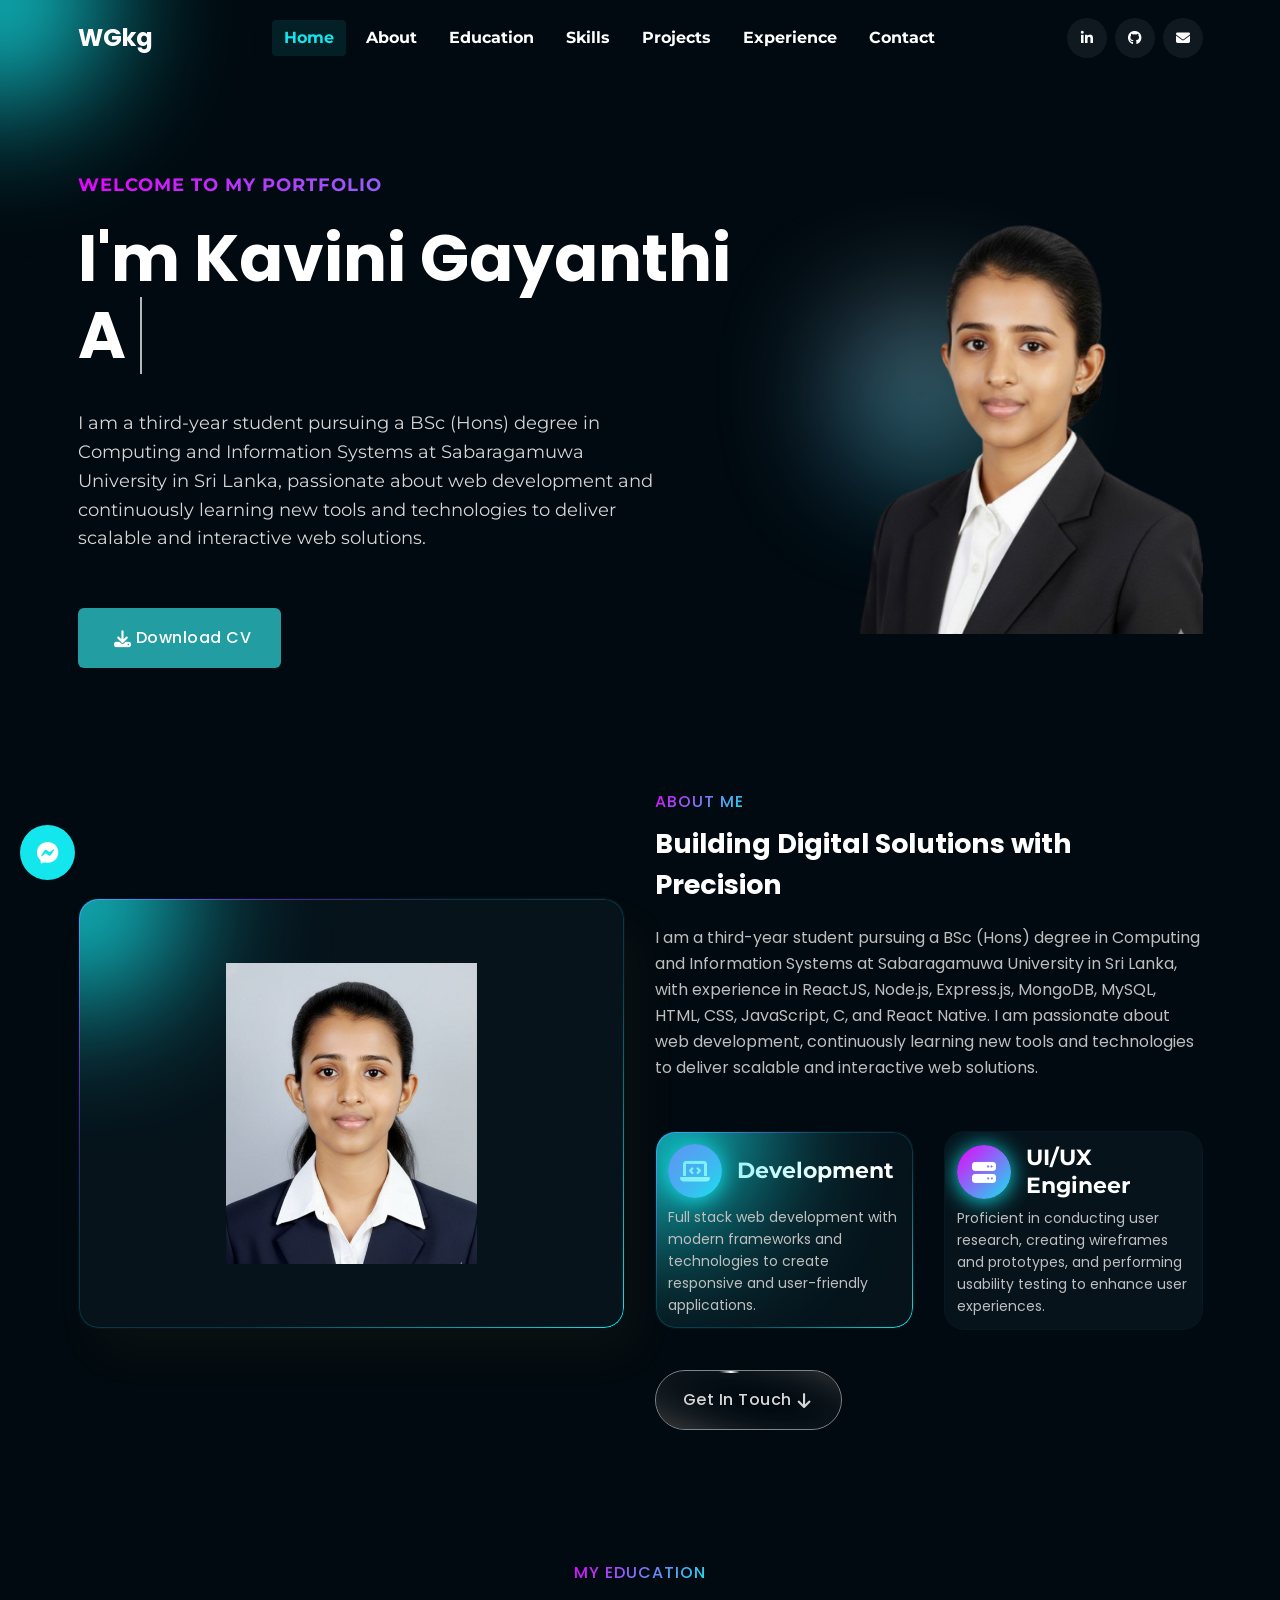
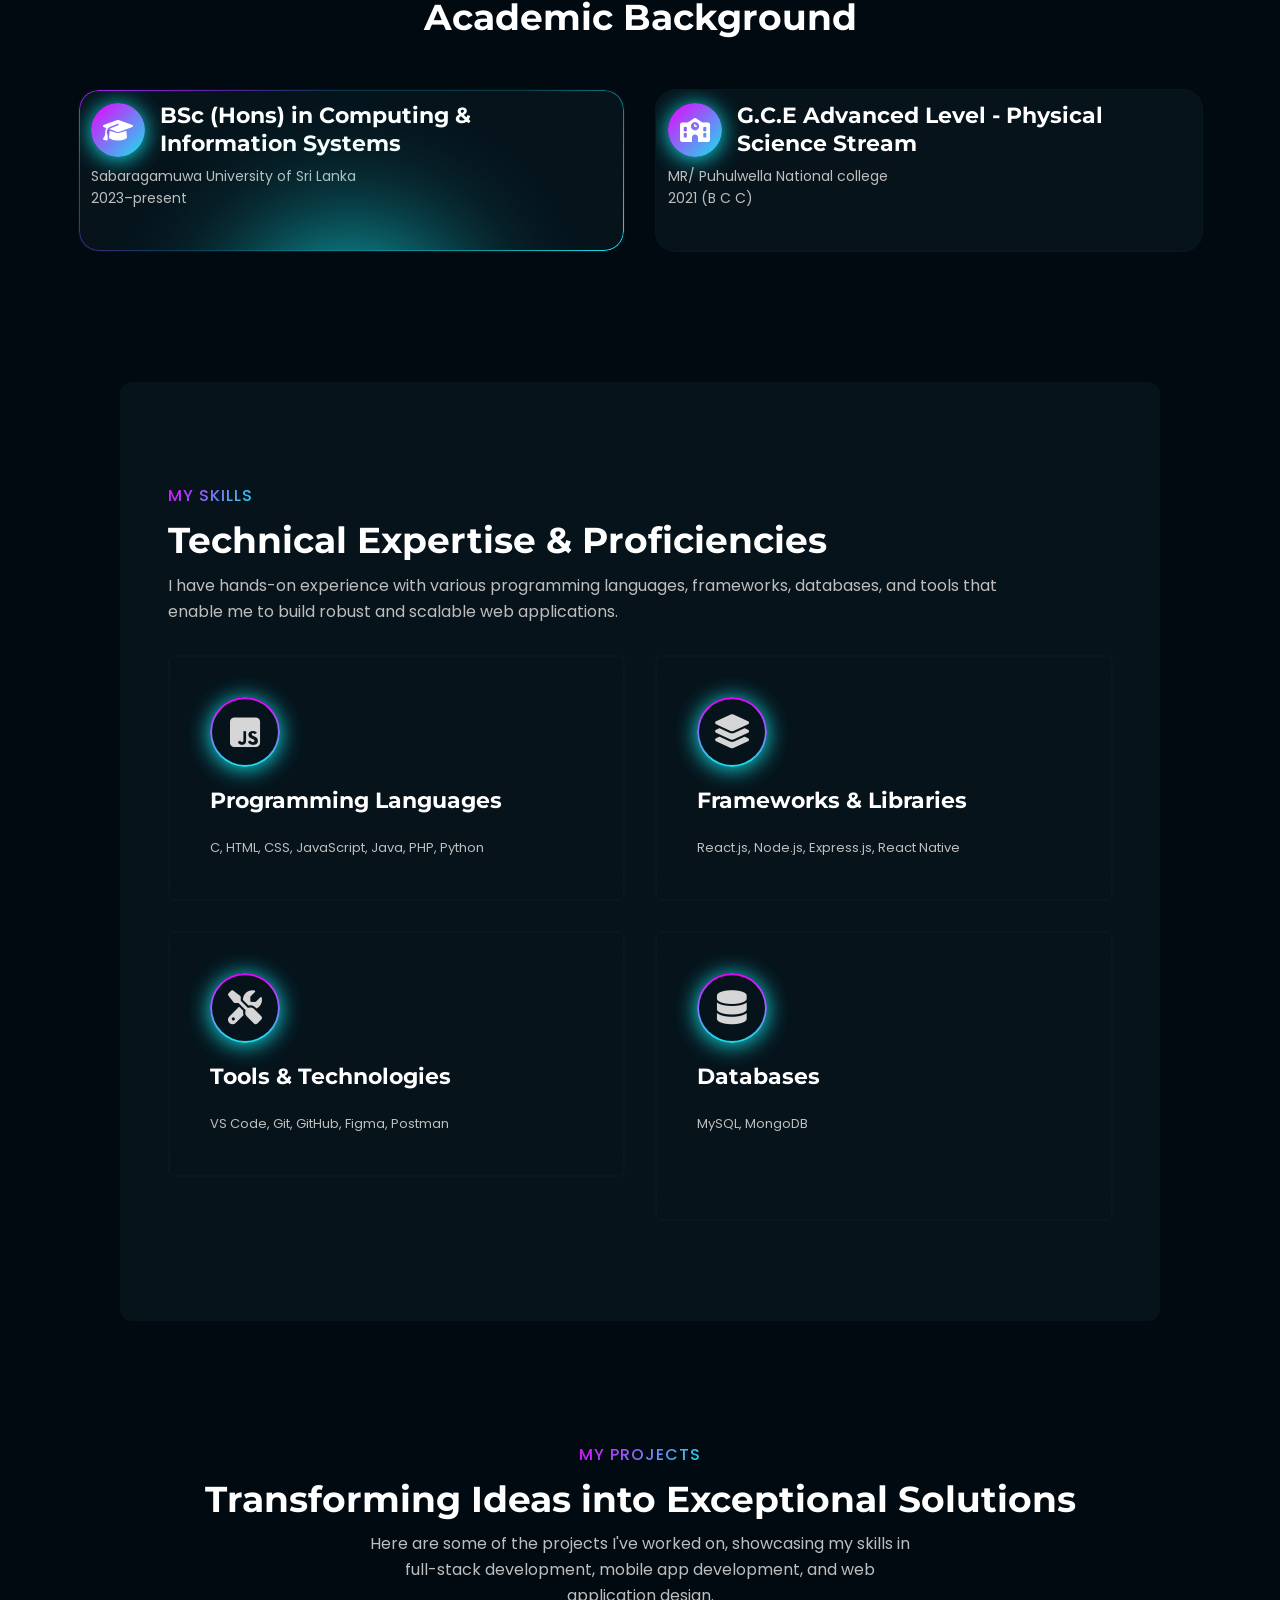
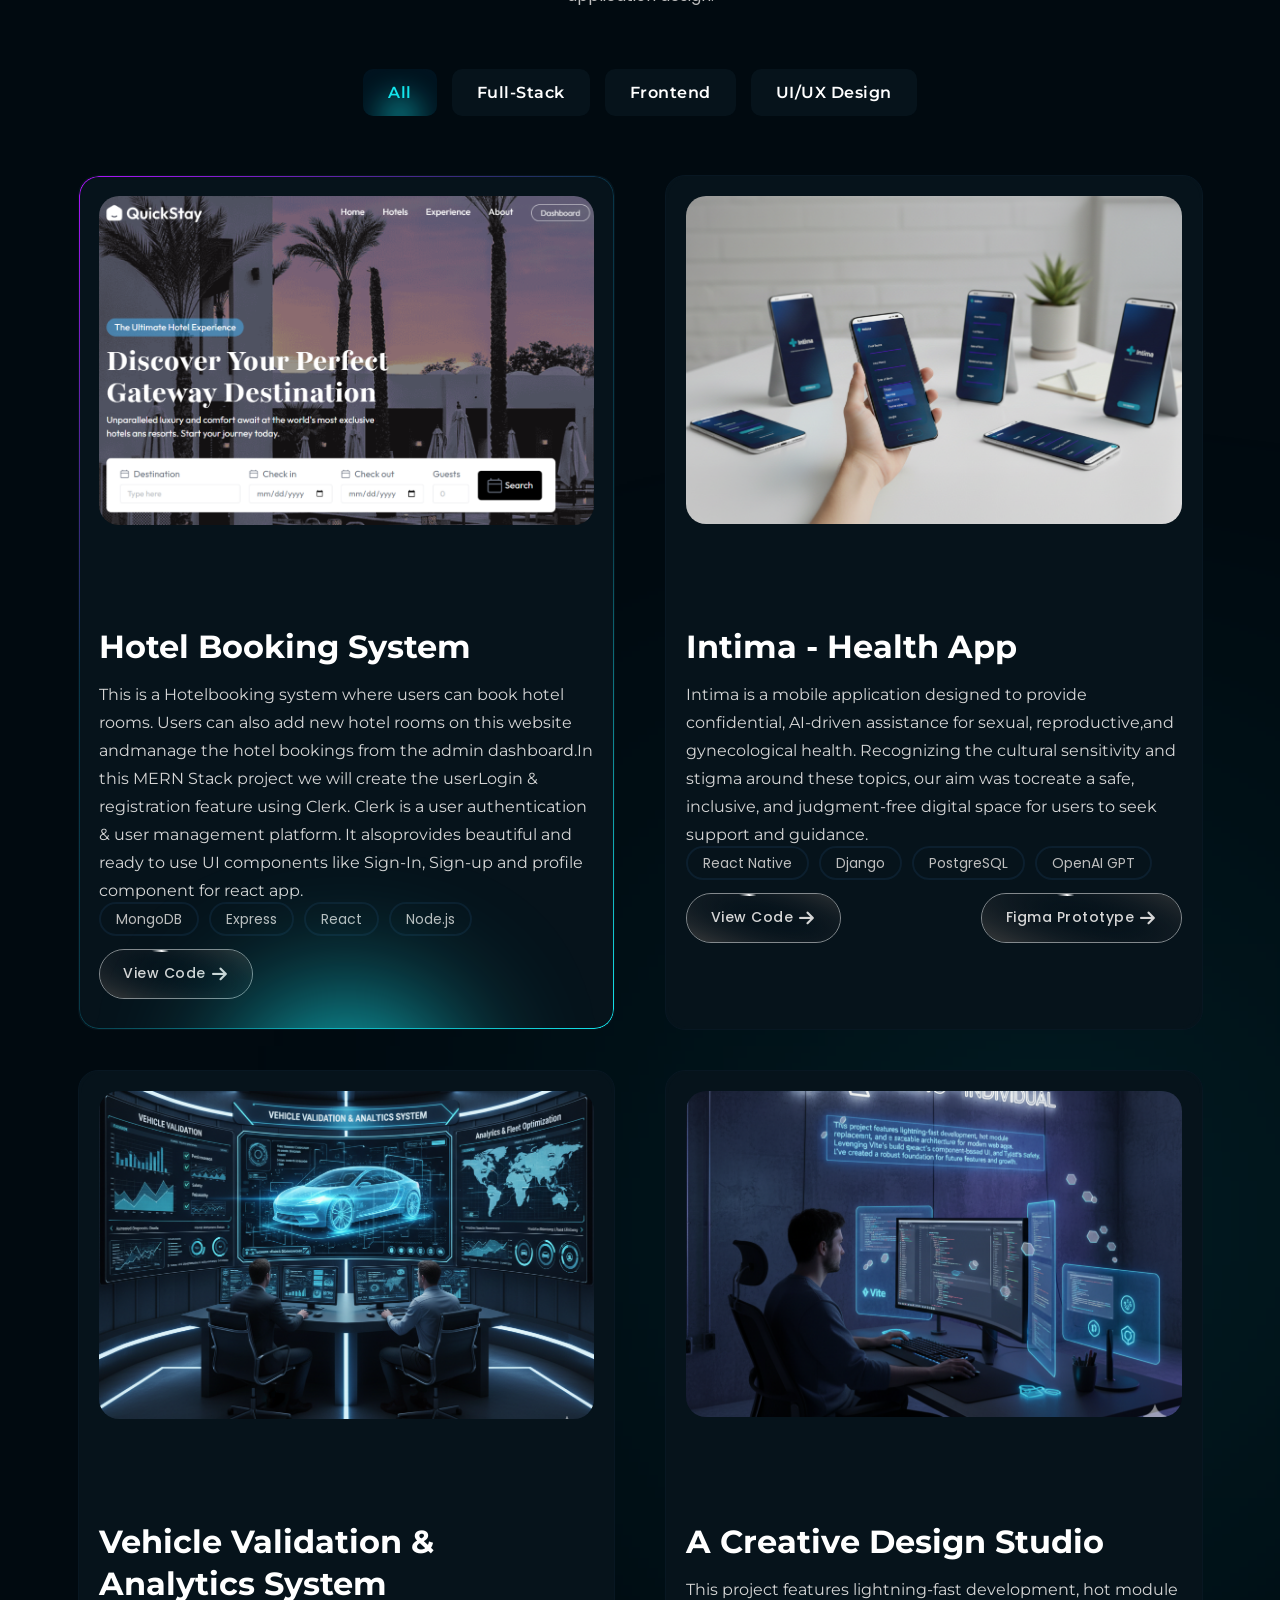
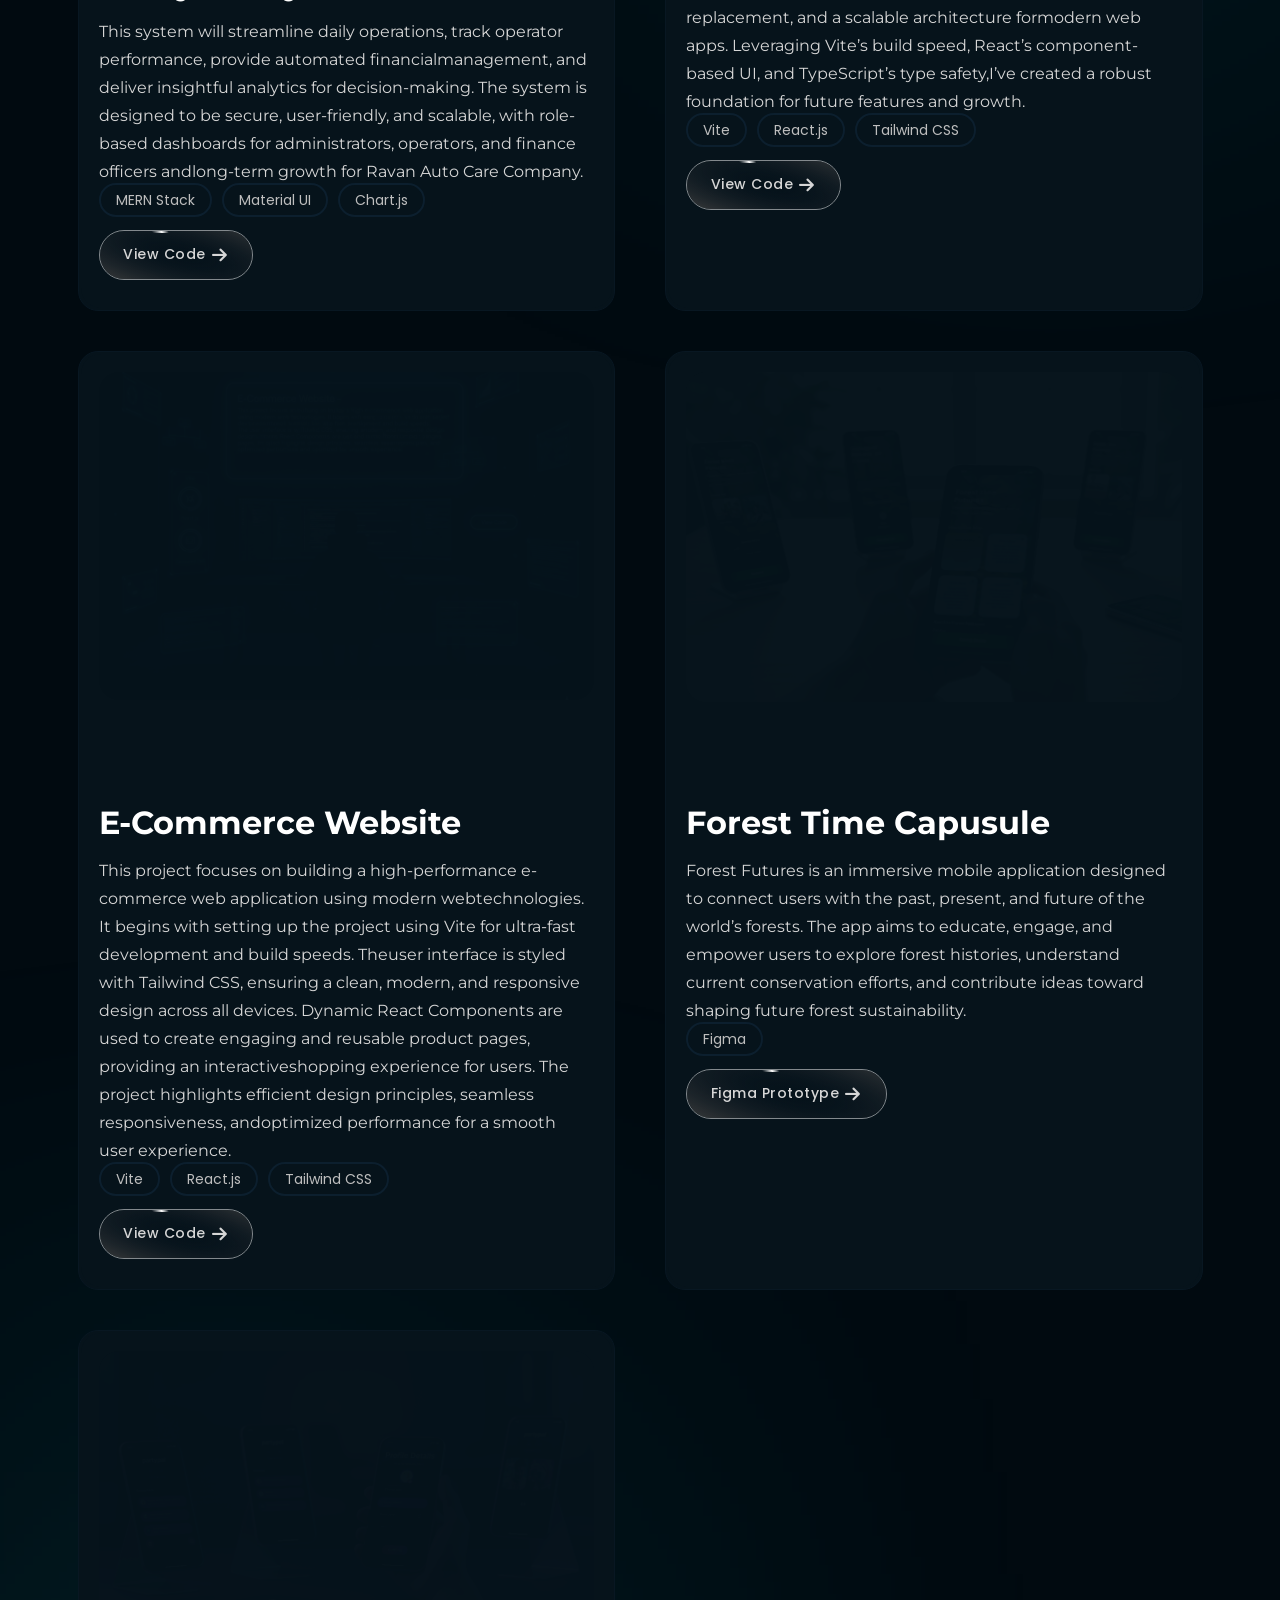
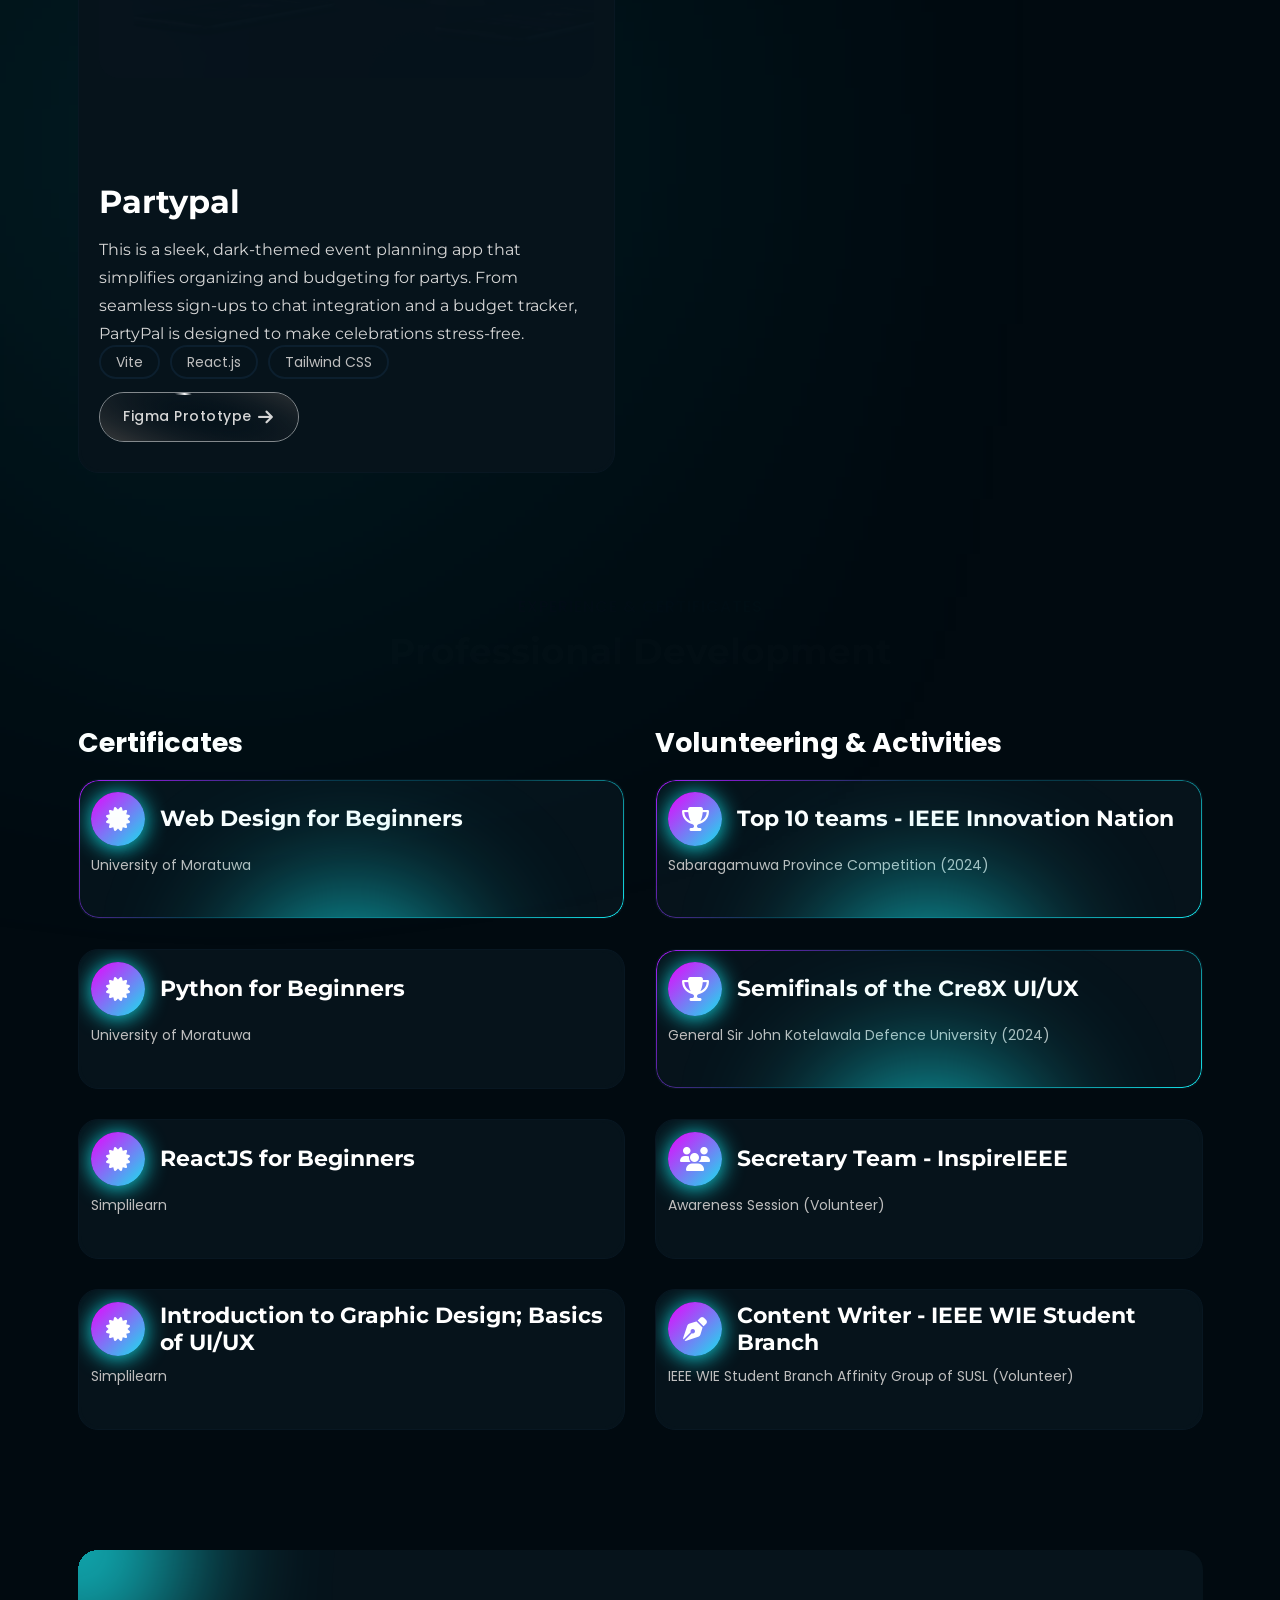
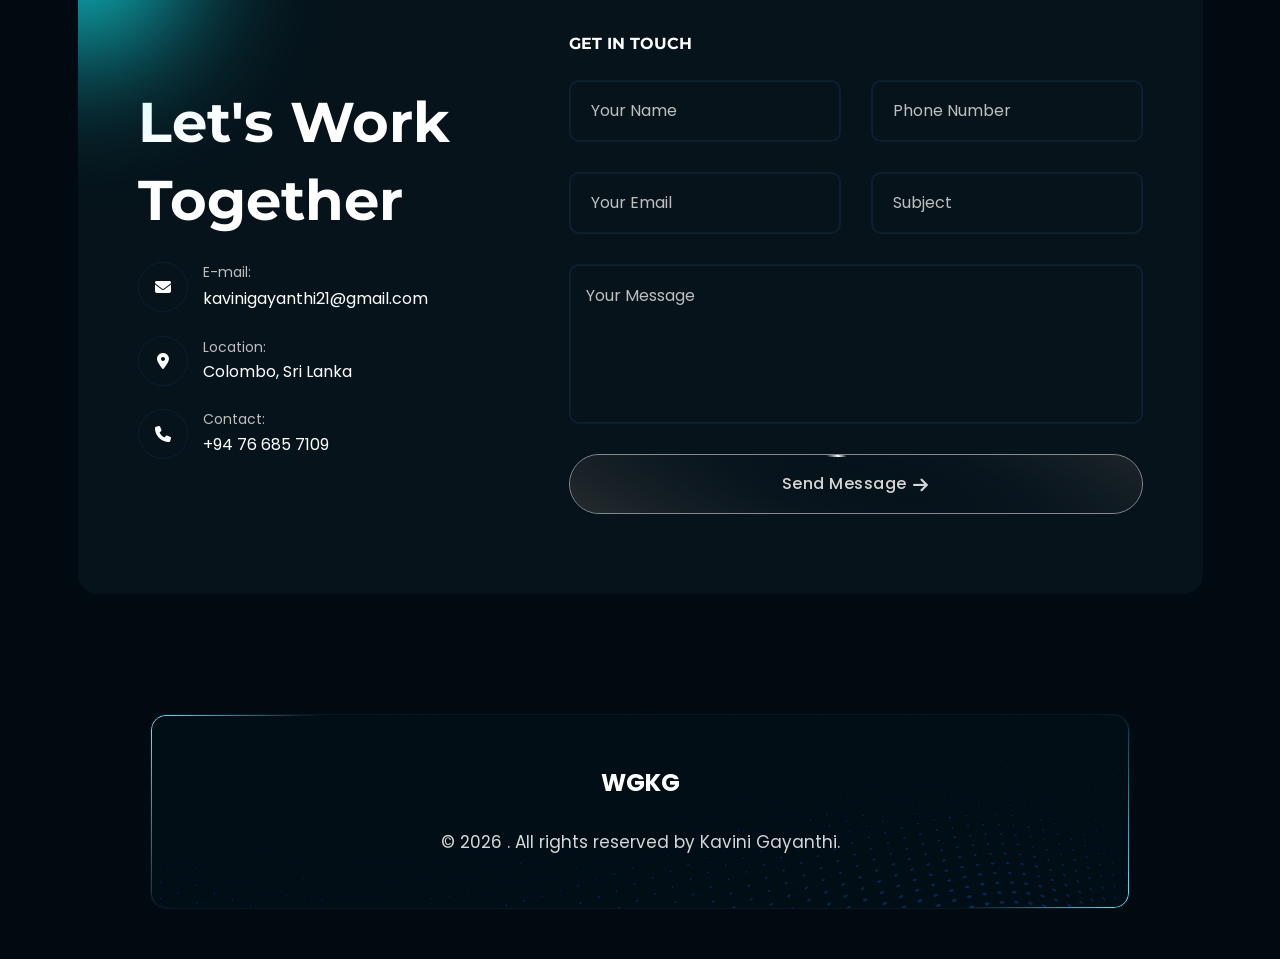
==== commit 289cc5d0: "update" ====
--- a/index.html
+++ b/index.html
@@ -155,7 +155,7 @@
                         </div>
 
                     </div>
-                    <div class="col-lg-4">
+                       <div class="col-lg-4">
                         <div class="tmp-gradient-wrapper">
                             <img class="tmp-gradient-animation" src="assets/images/about/transparent-gradient.png" alt="">
                         </div>
--- a/assets/css/style.css
+++ b/assets/css/style.css
@@ -16648,6 +16648,12 @@
     line-height: 1.2;
 }
 
+/* Only affect the "Download CV" button */
+.download-cv-btn {
+    /* Override primary color just for this element */
+    --color-primary: #229ea2;
+}
+
 .tmp-btn.tmp-marquee-btn span::after {
     content: attr(data-text);
     position: absolute;
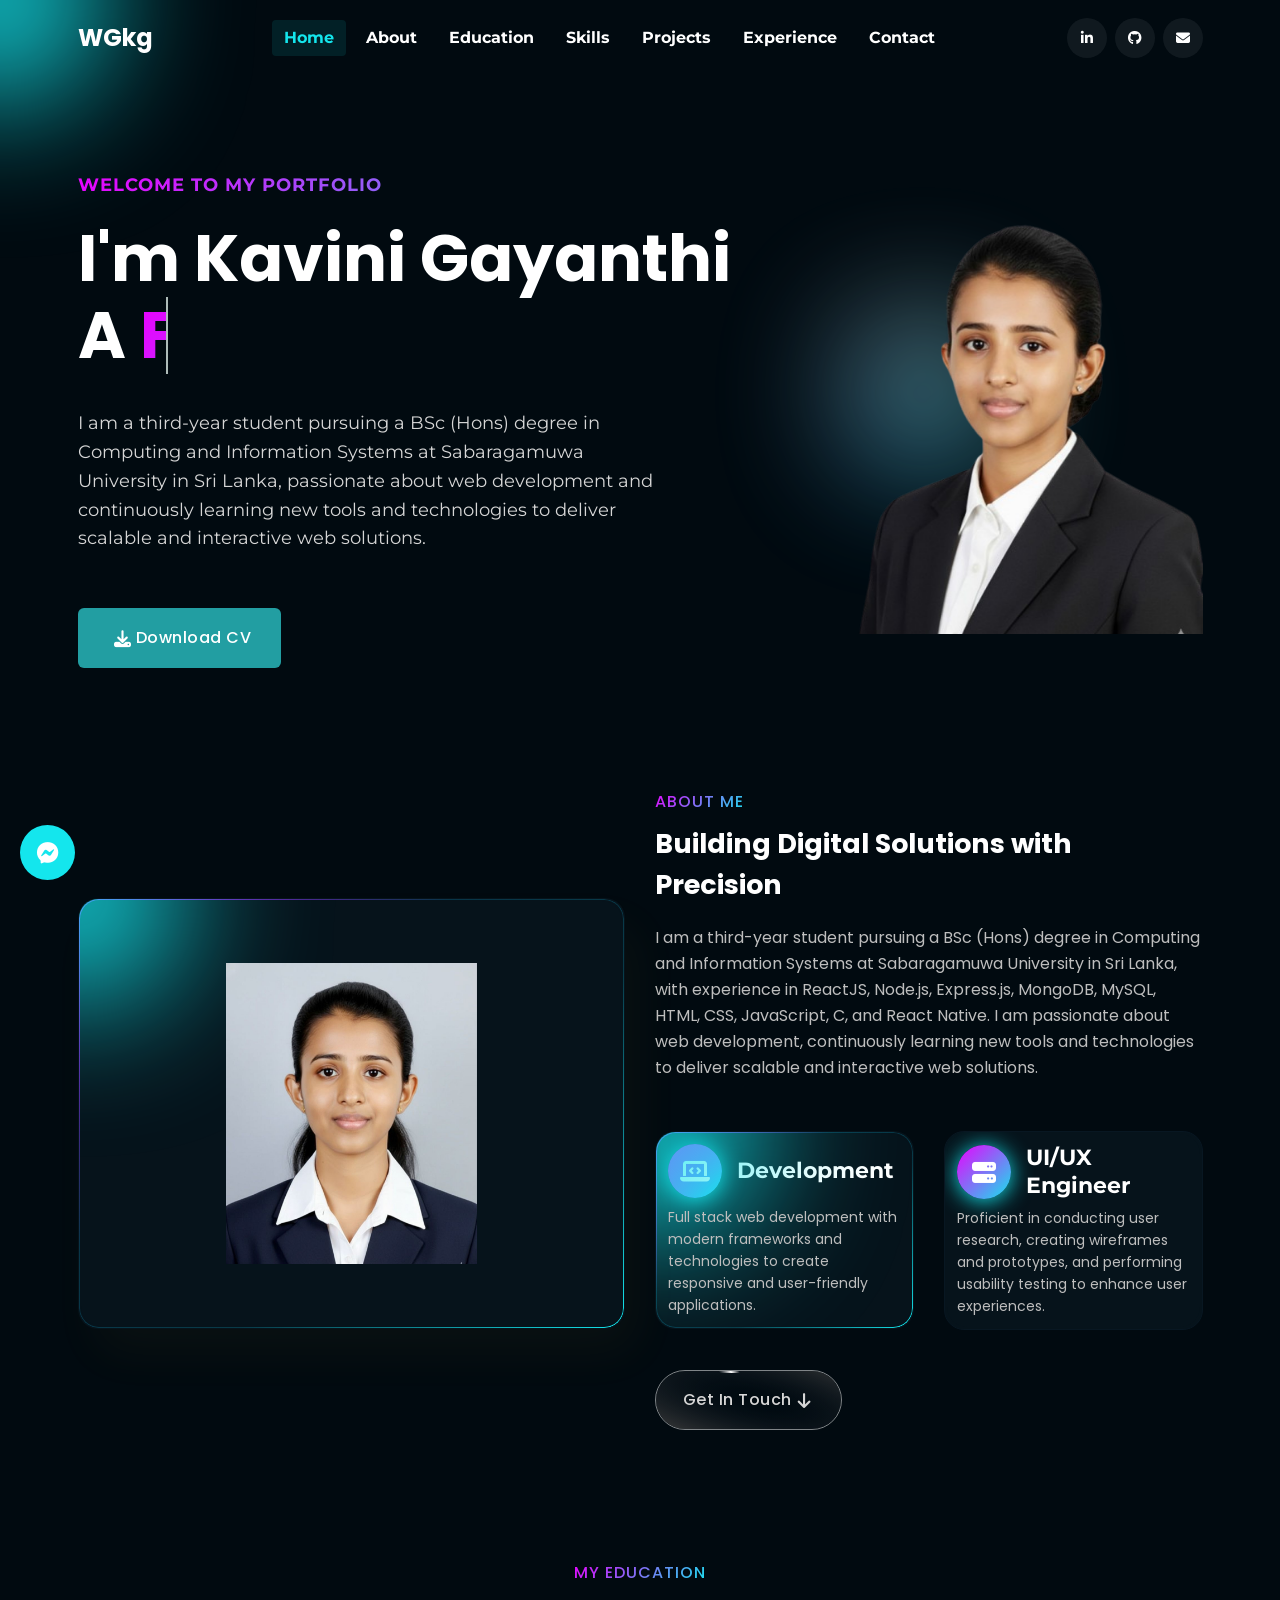
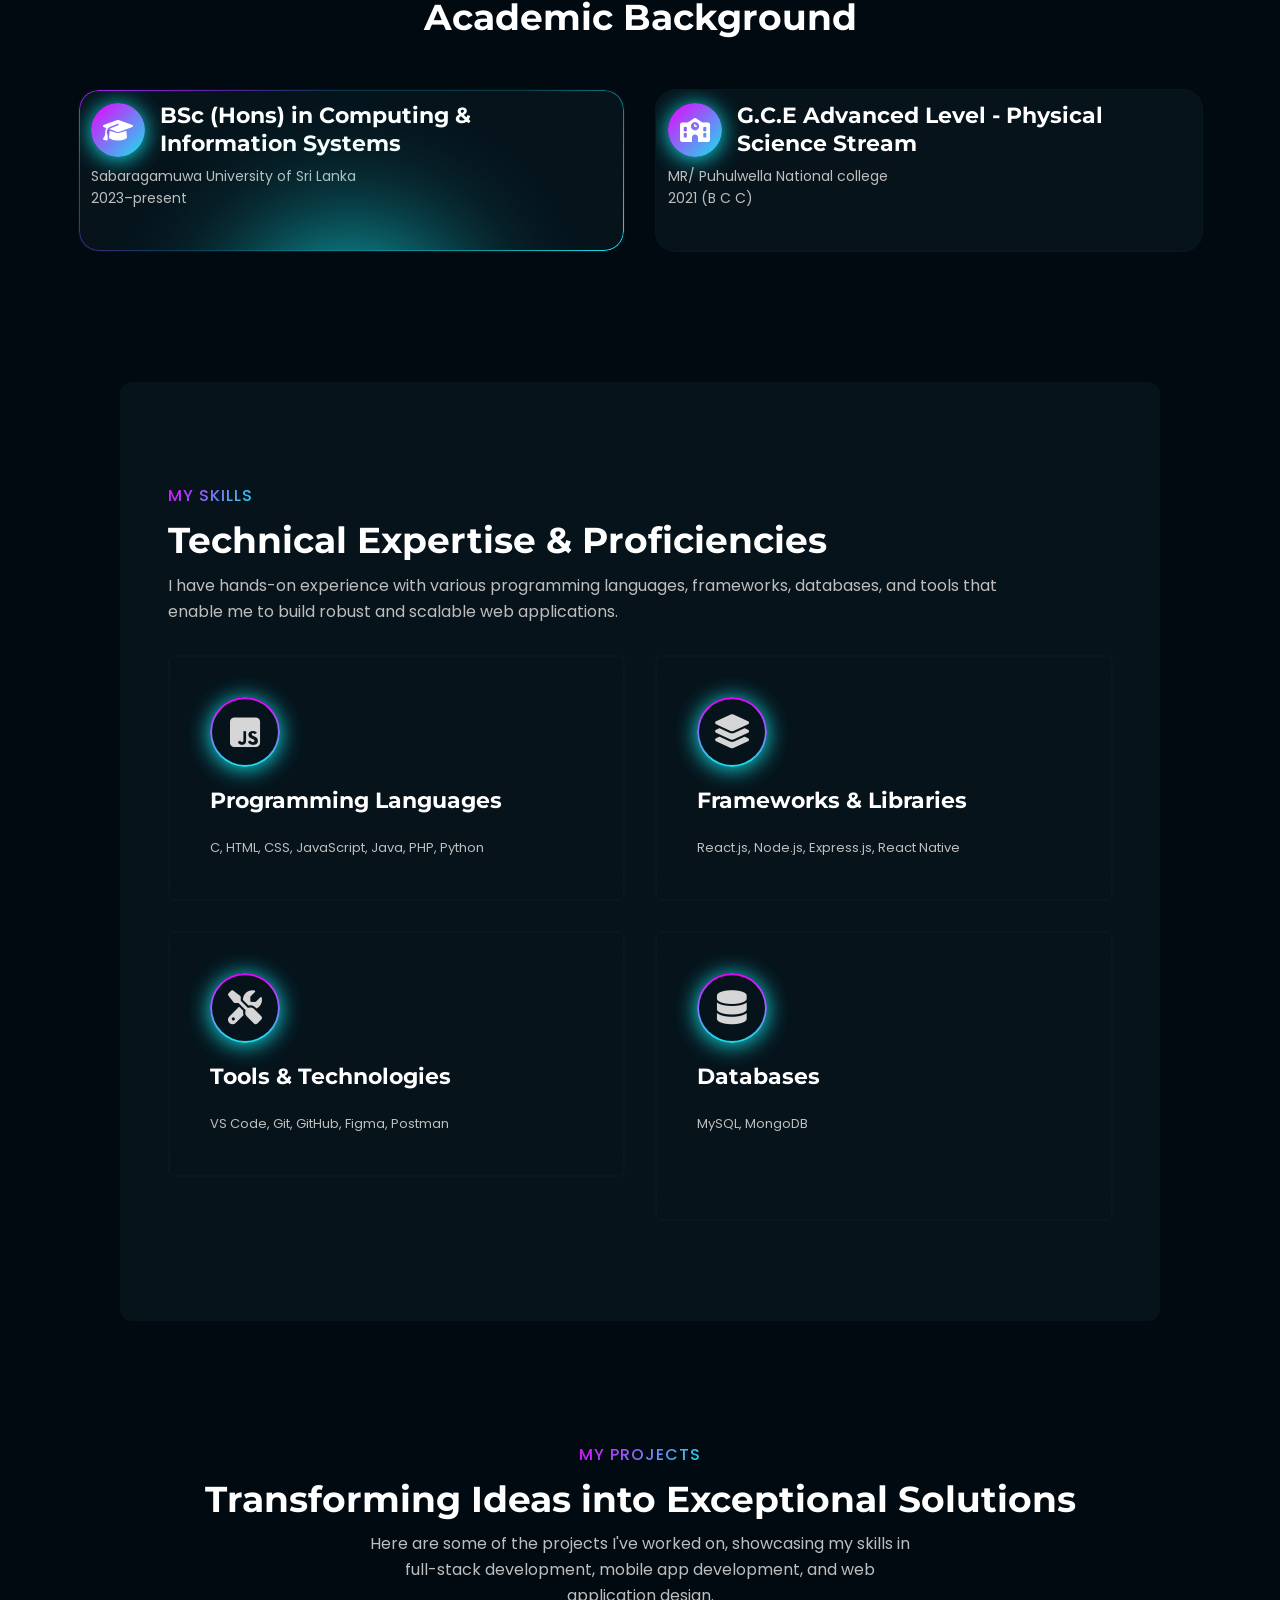
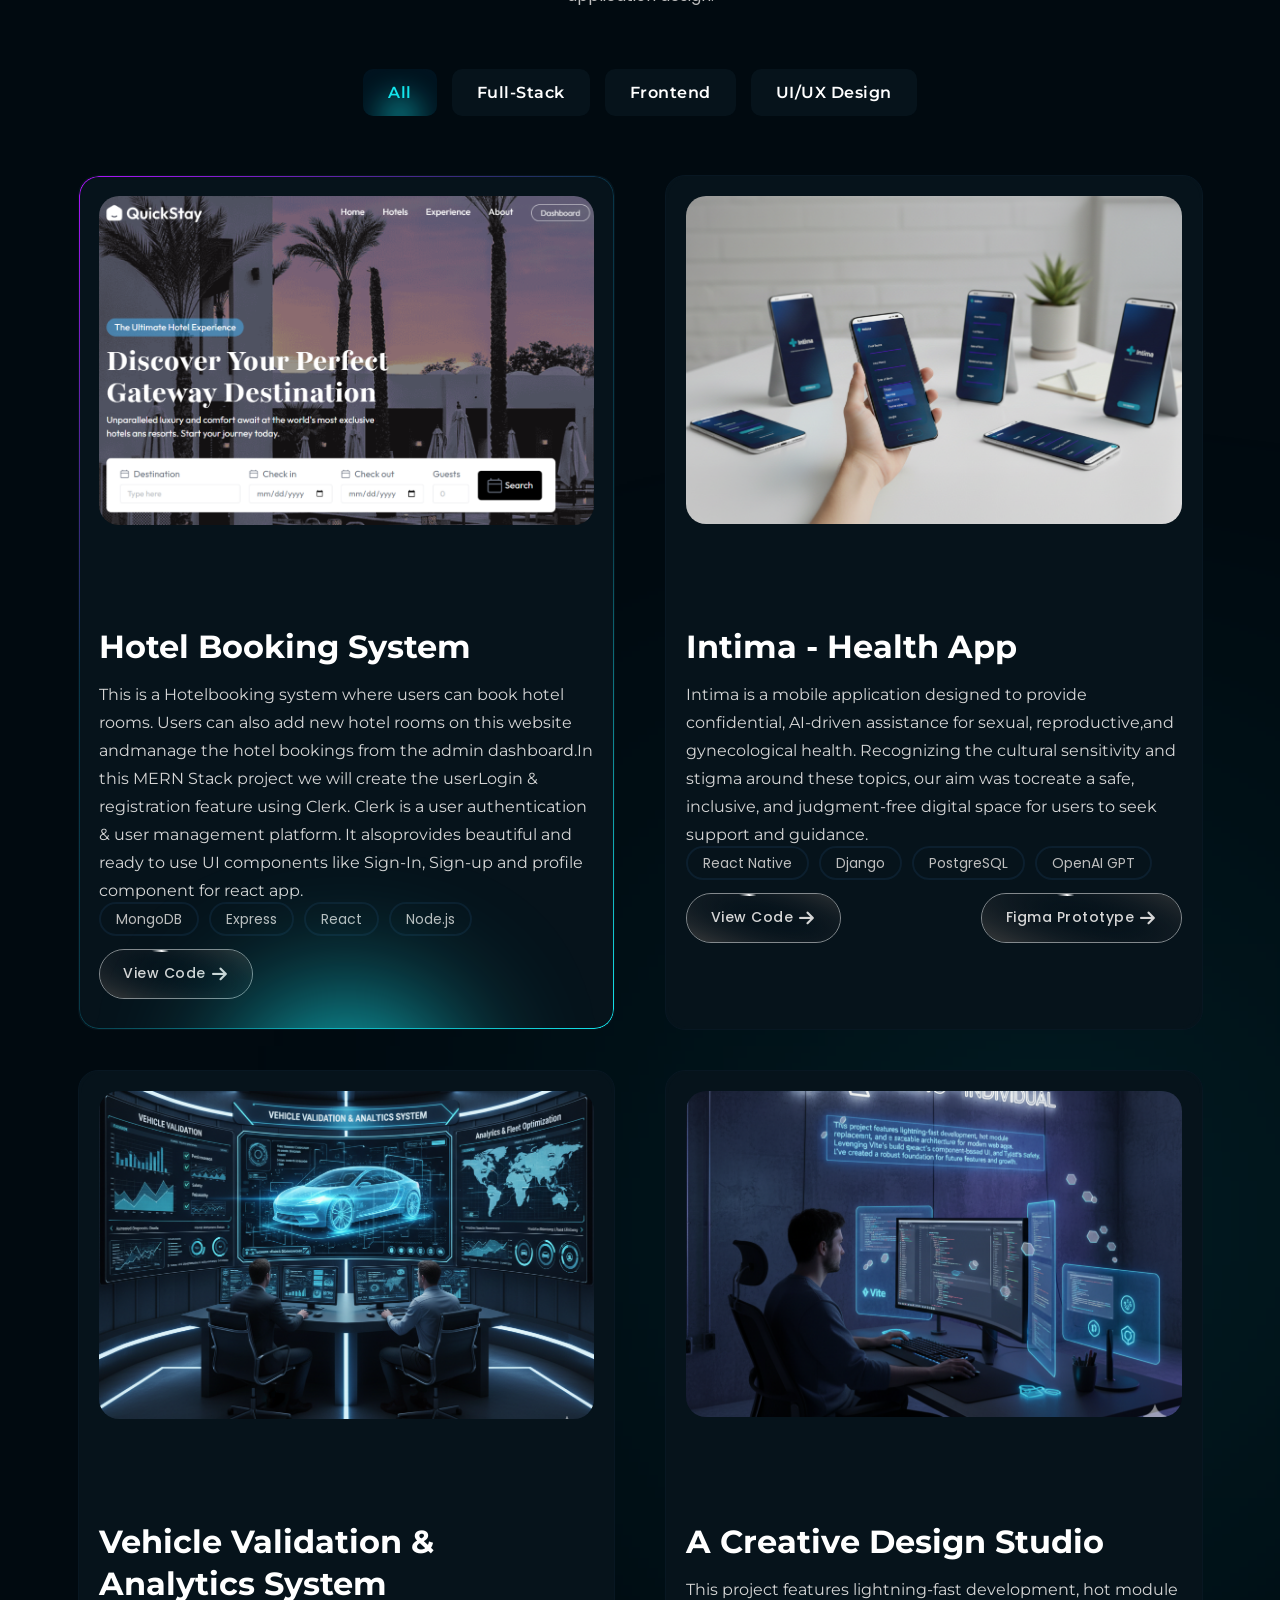
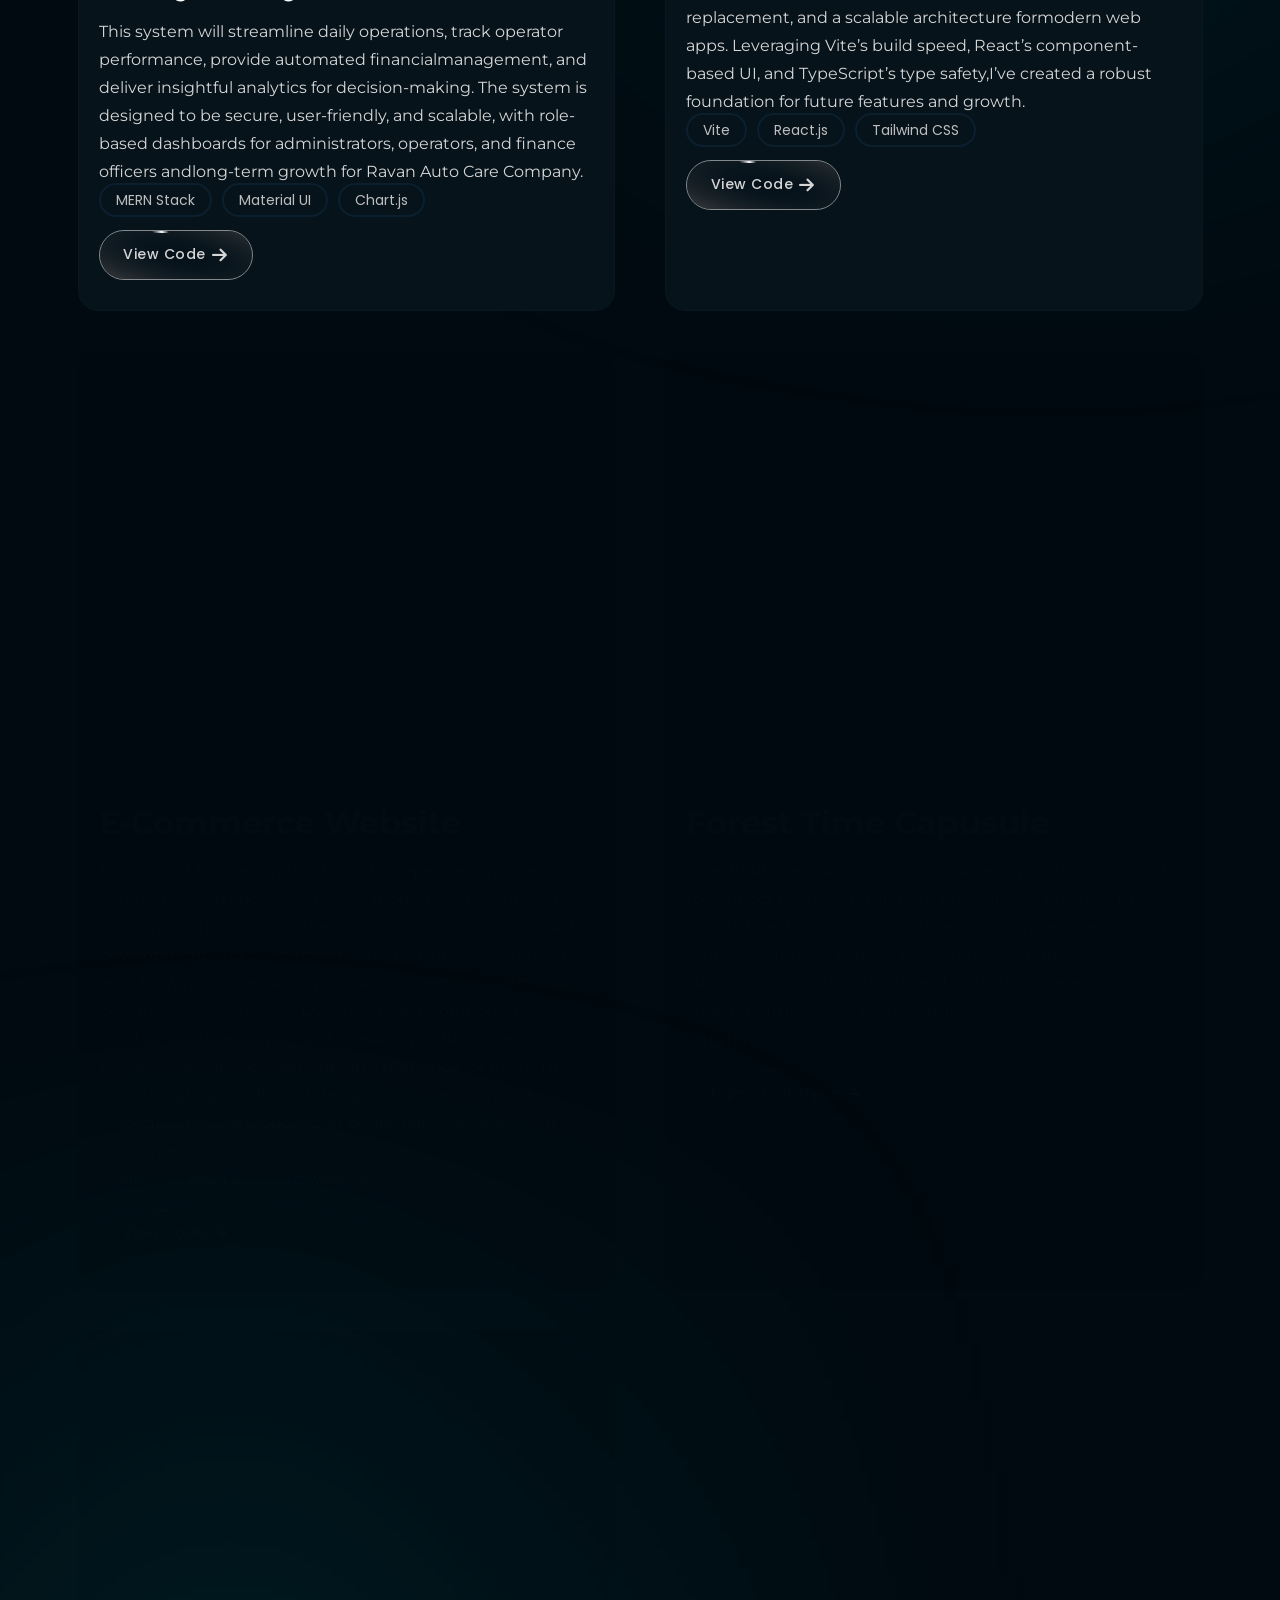
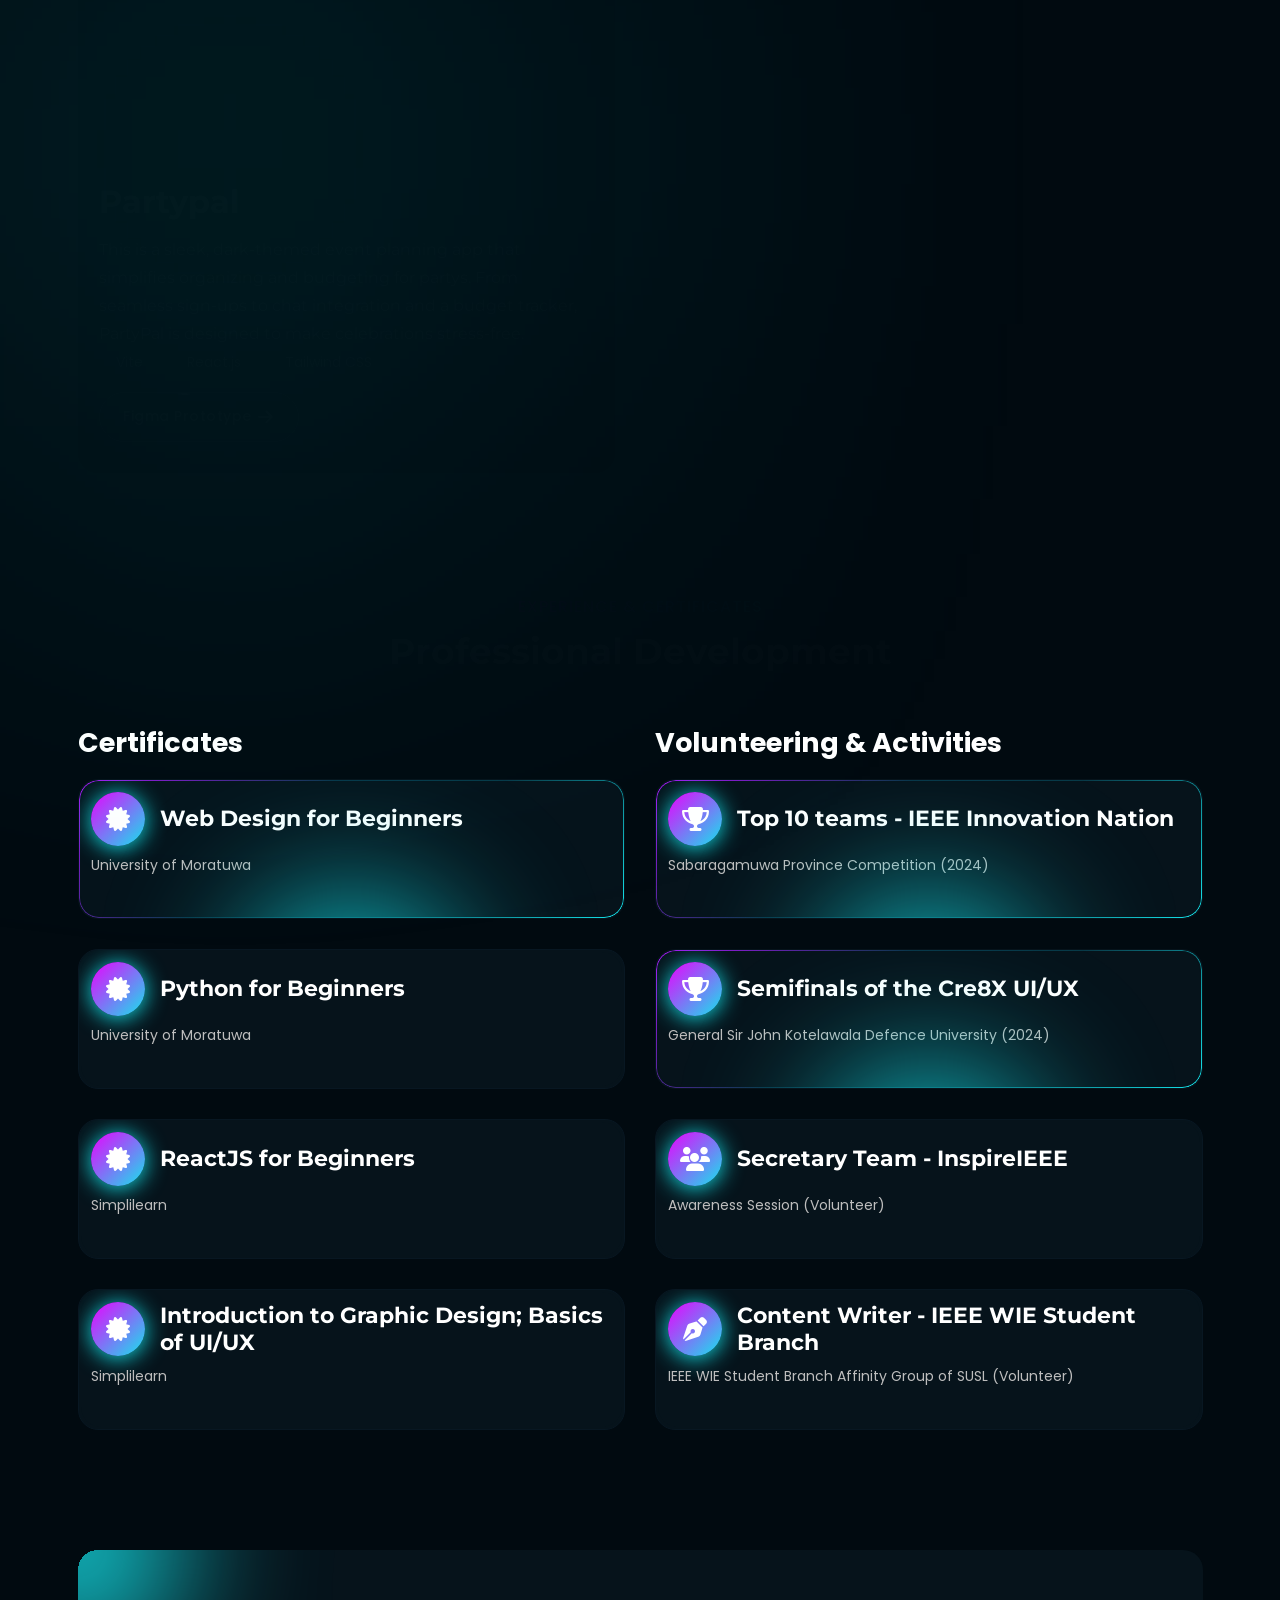
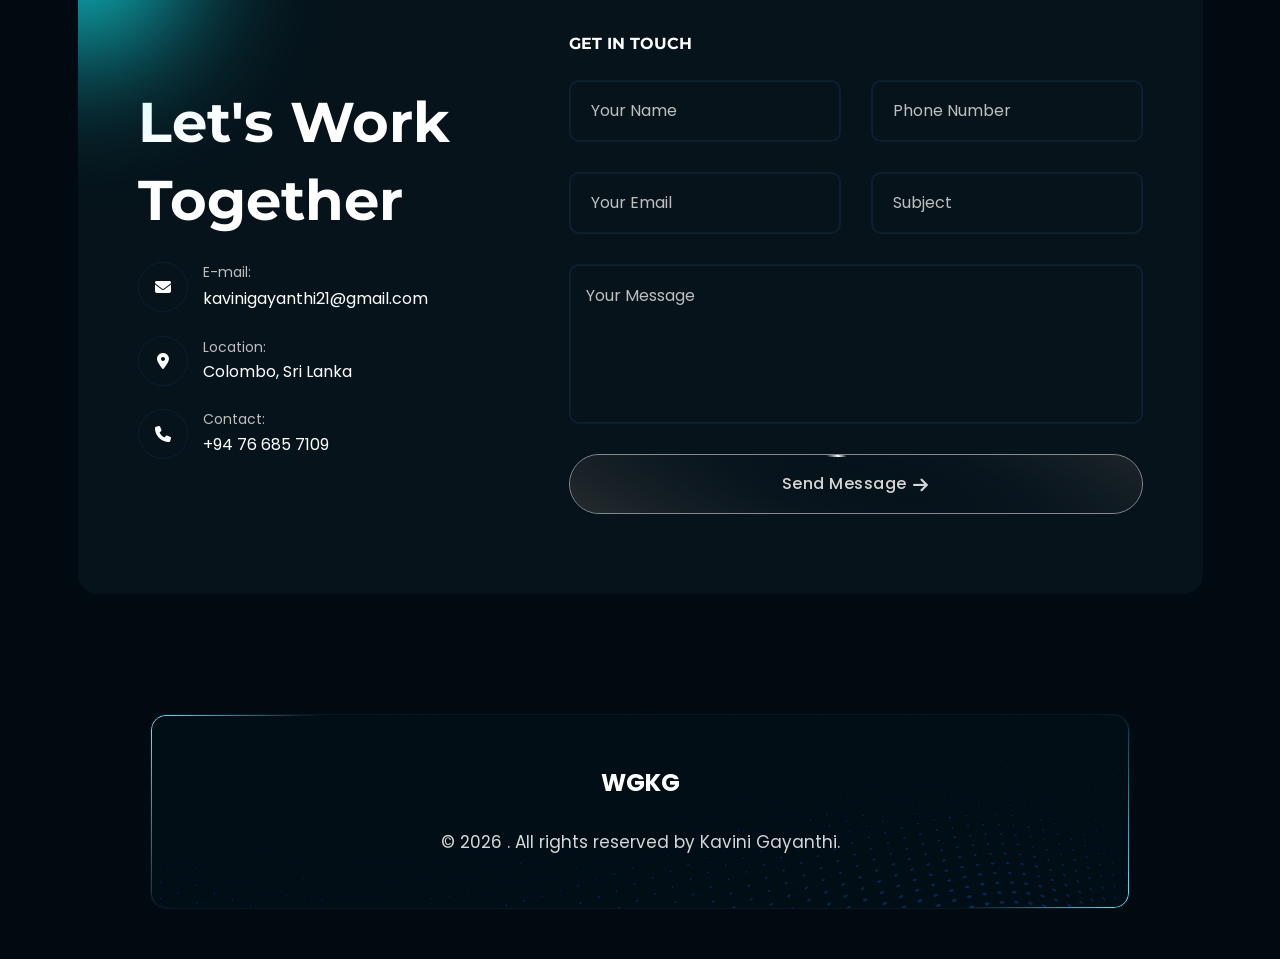
==== commit 2db4a006: "update" ====
--- a/index.html
+++ b/index.html
@@ -136,6 +136,7 @@
                                             <b class="is-visible theme-gradient">Software Engineer</b>
                                             <b class="is-hidden theme-gradient">Full-Stack Developer</b>
                                             <b class="is-hidden theme-gradient">Web Developer</b>
+                                            <b class="is-hidden theme-gradient">UI/UX Engineer</b>
                                         </span>
                                 </span>
                                 </span>
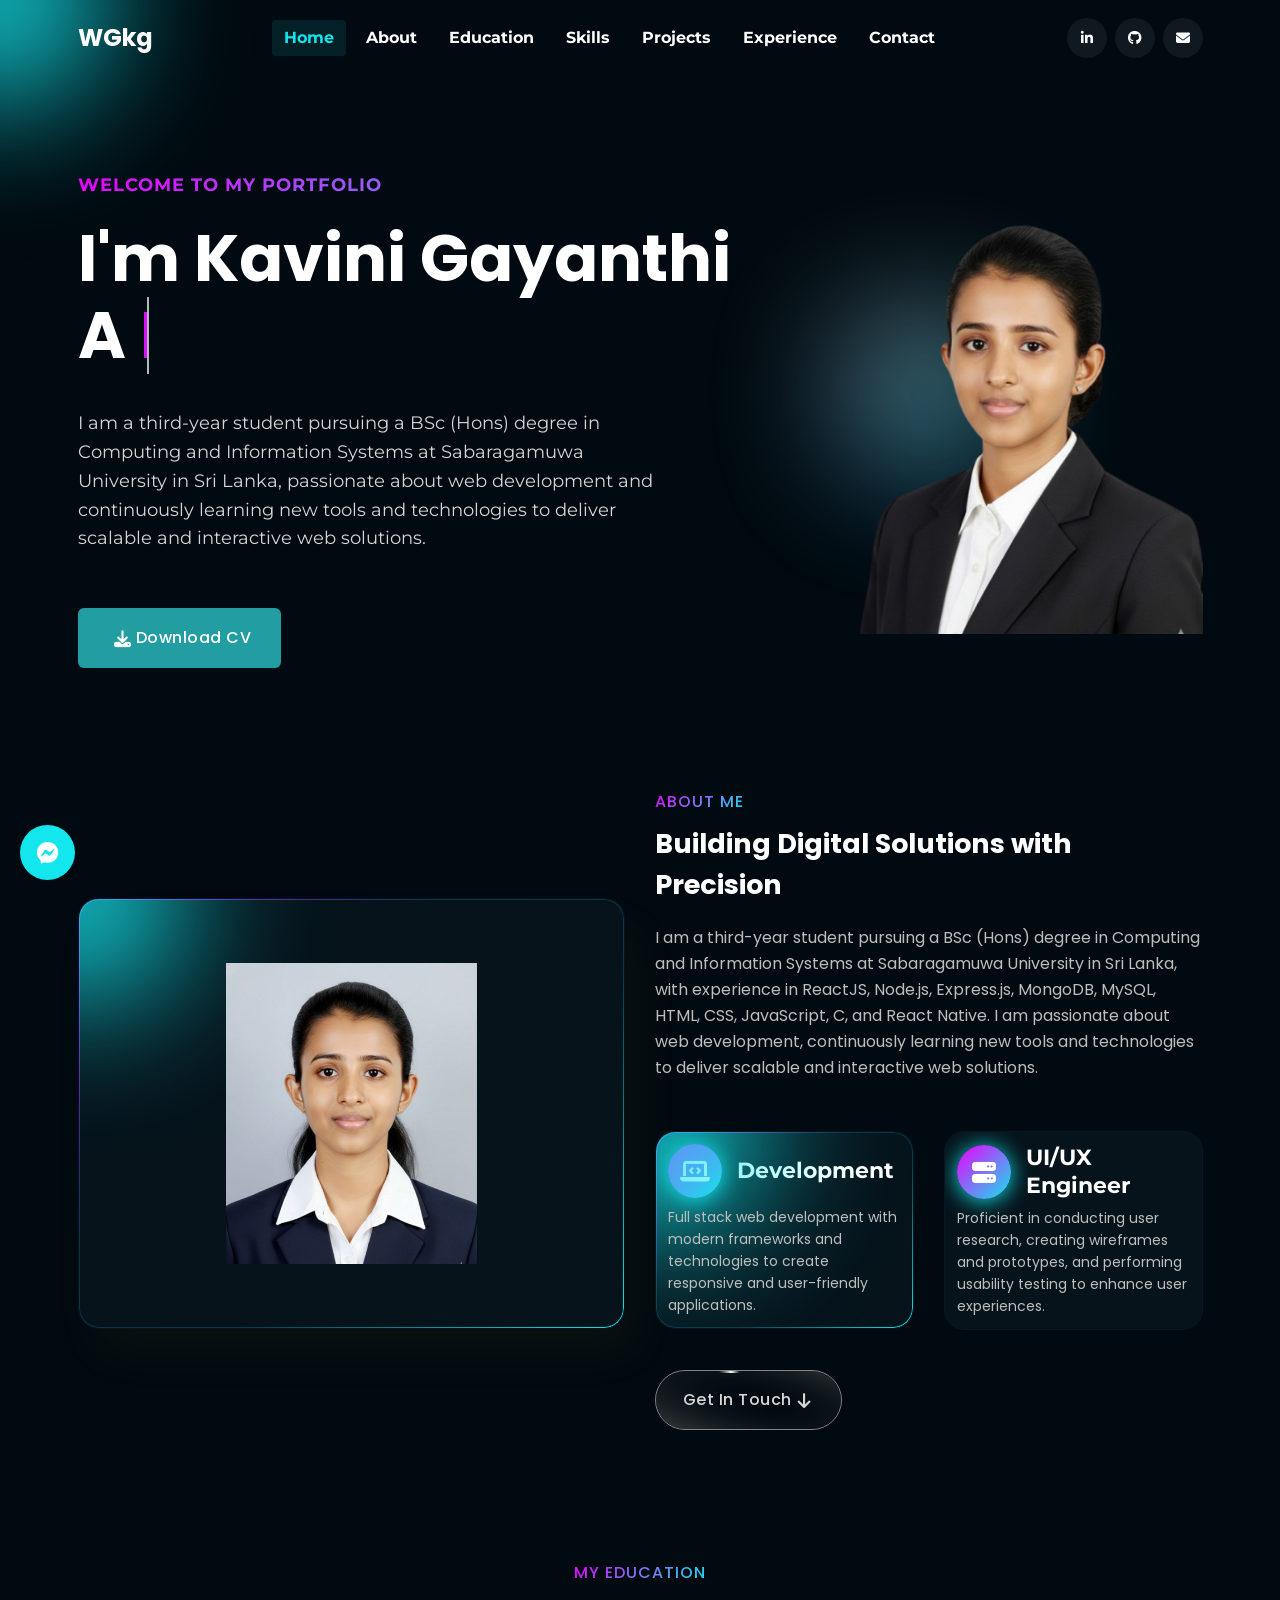
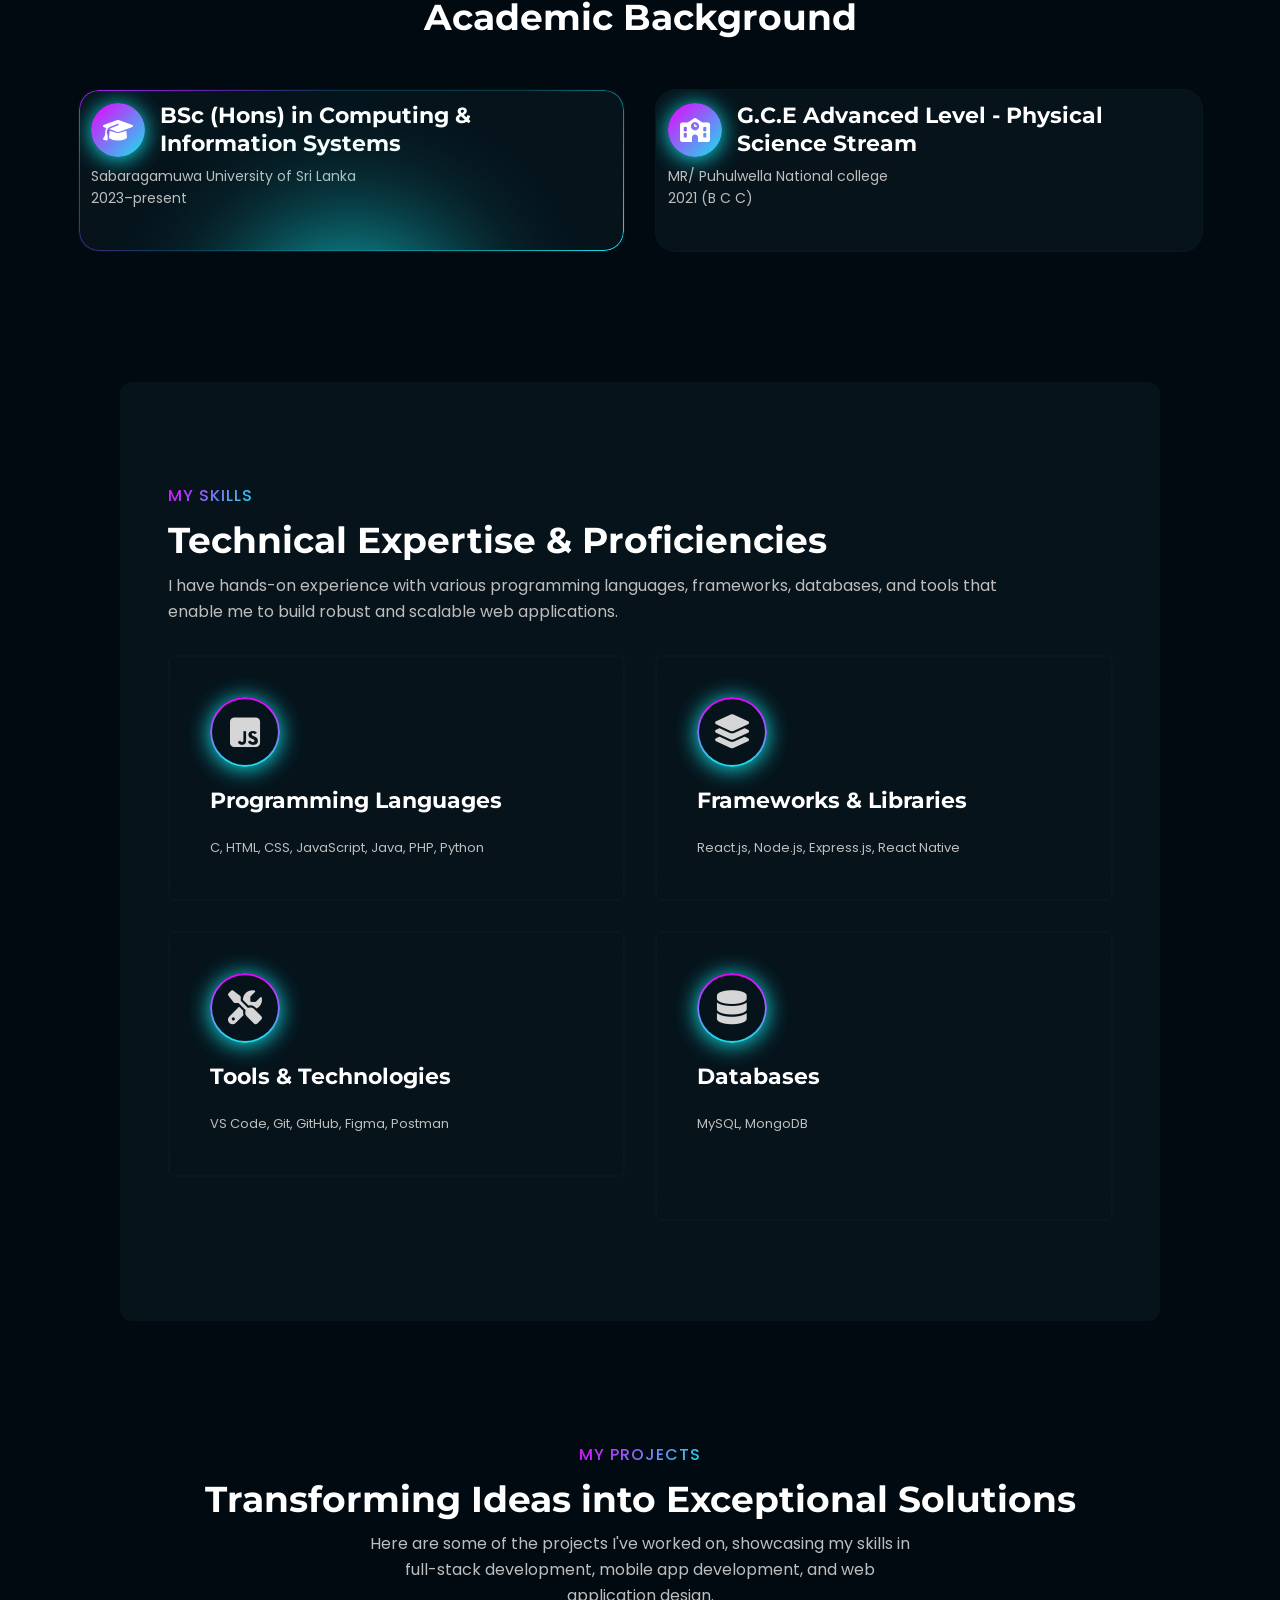
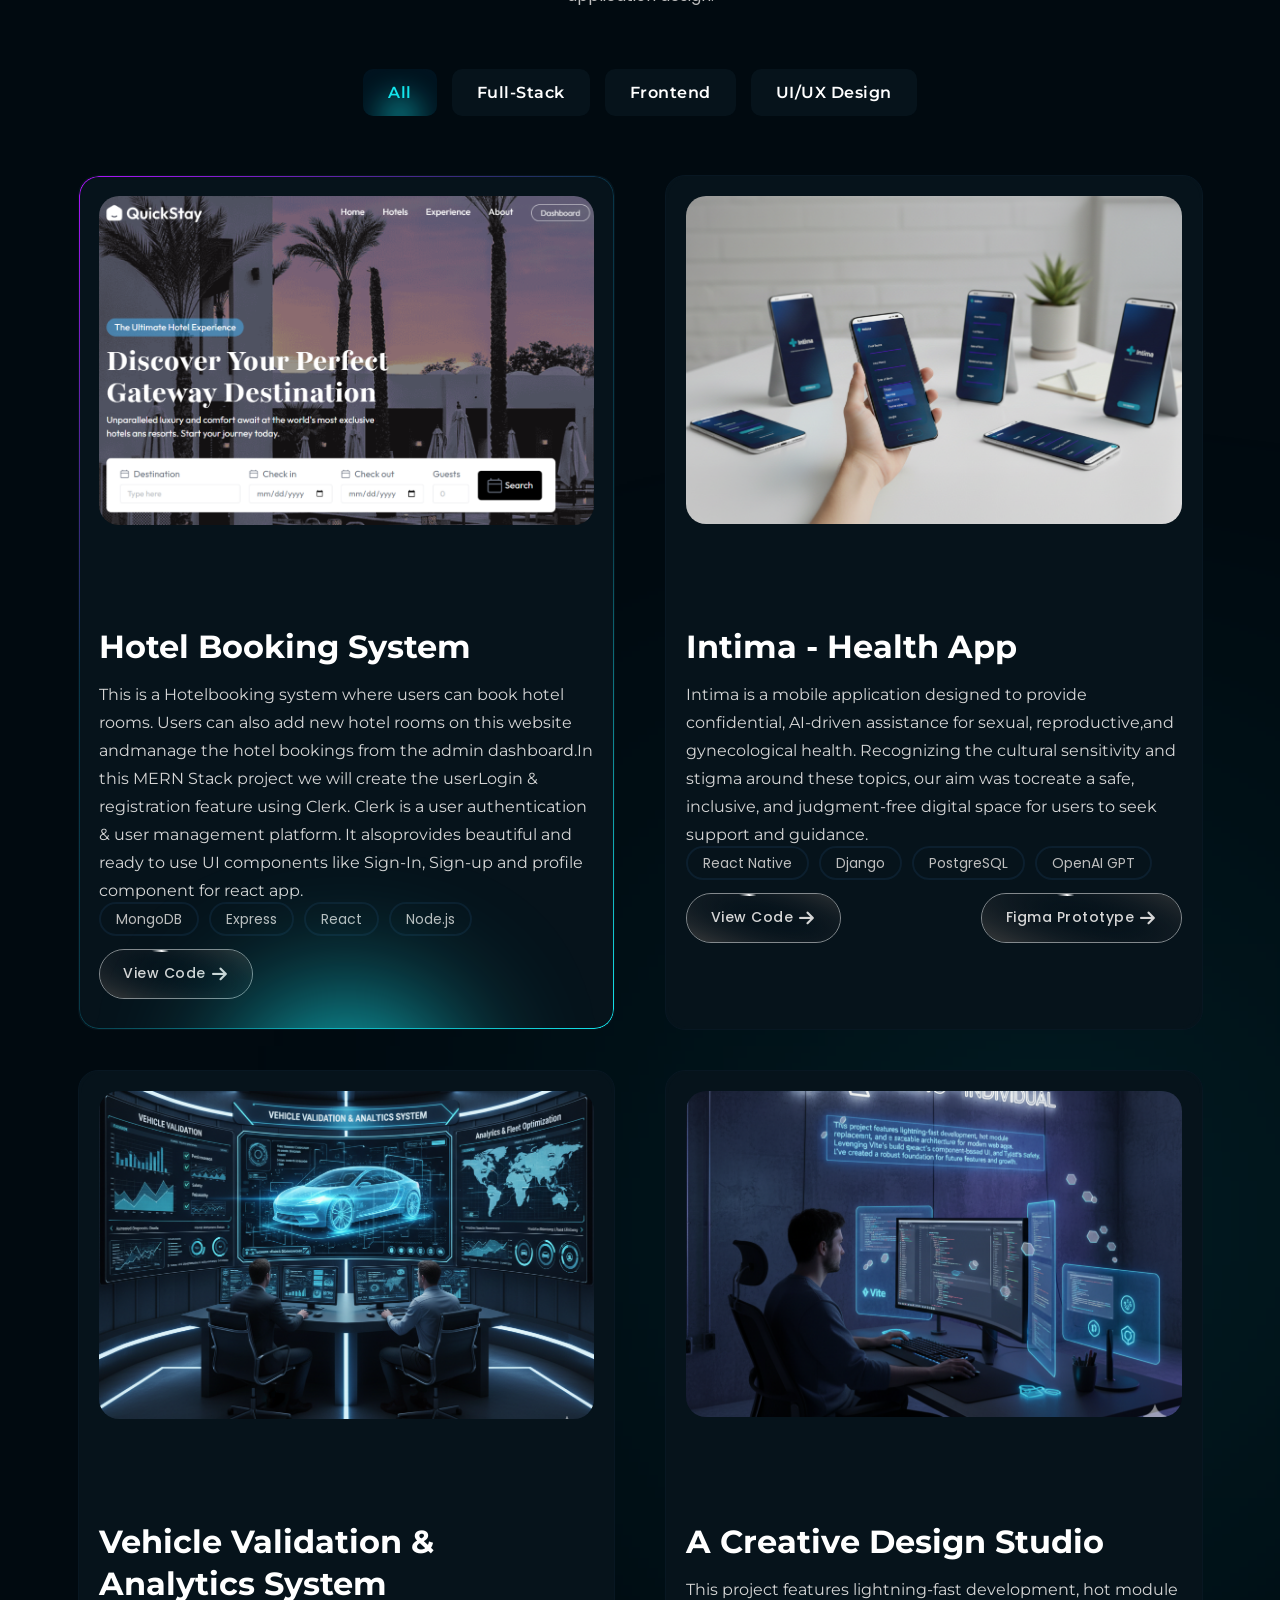
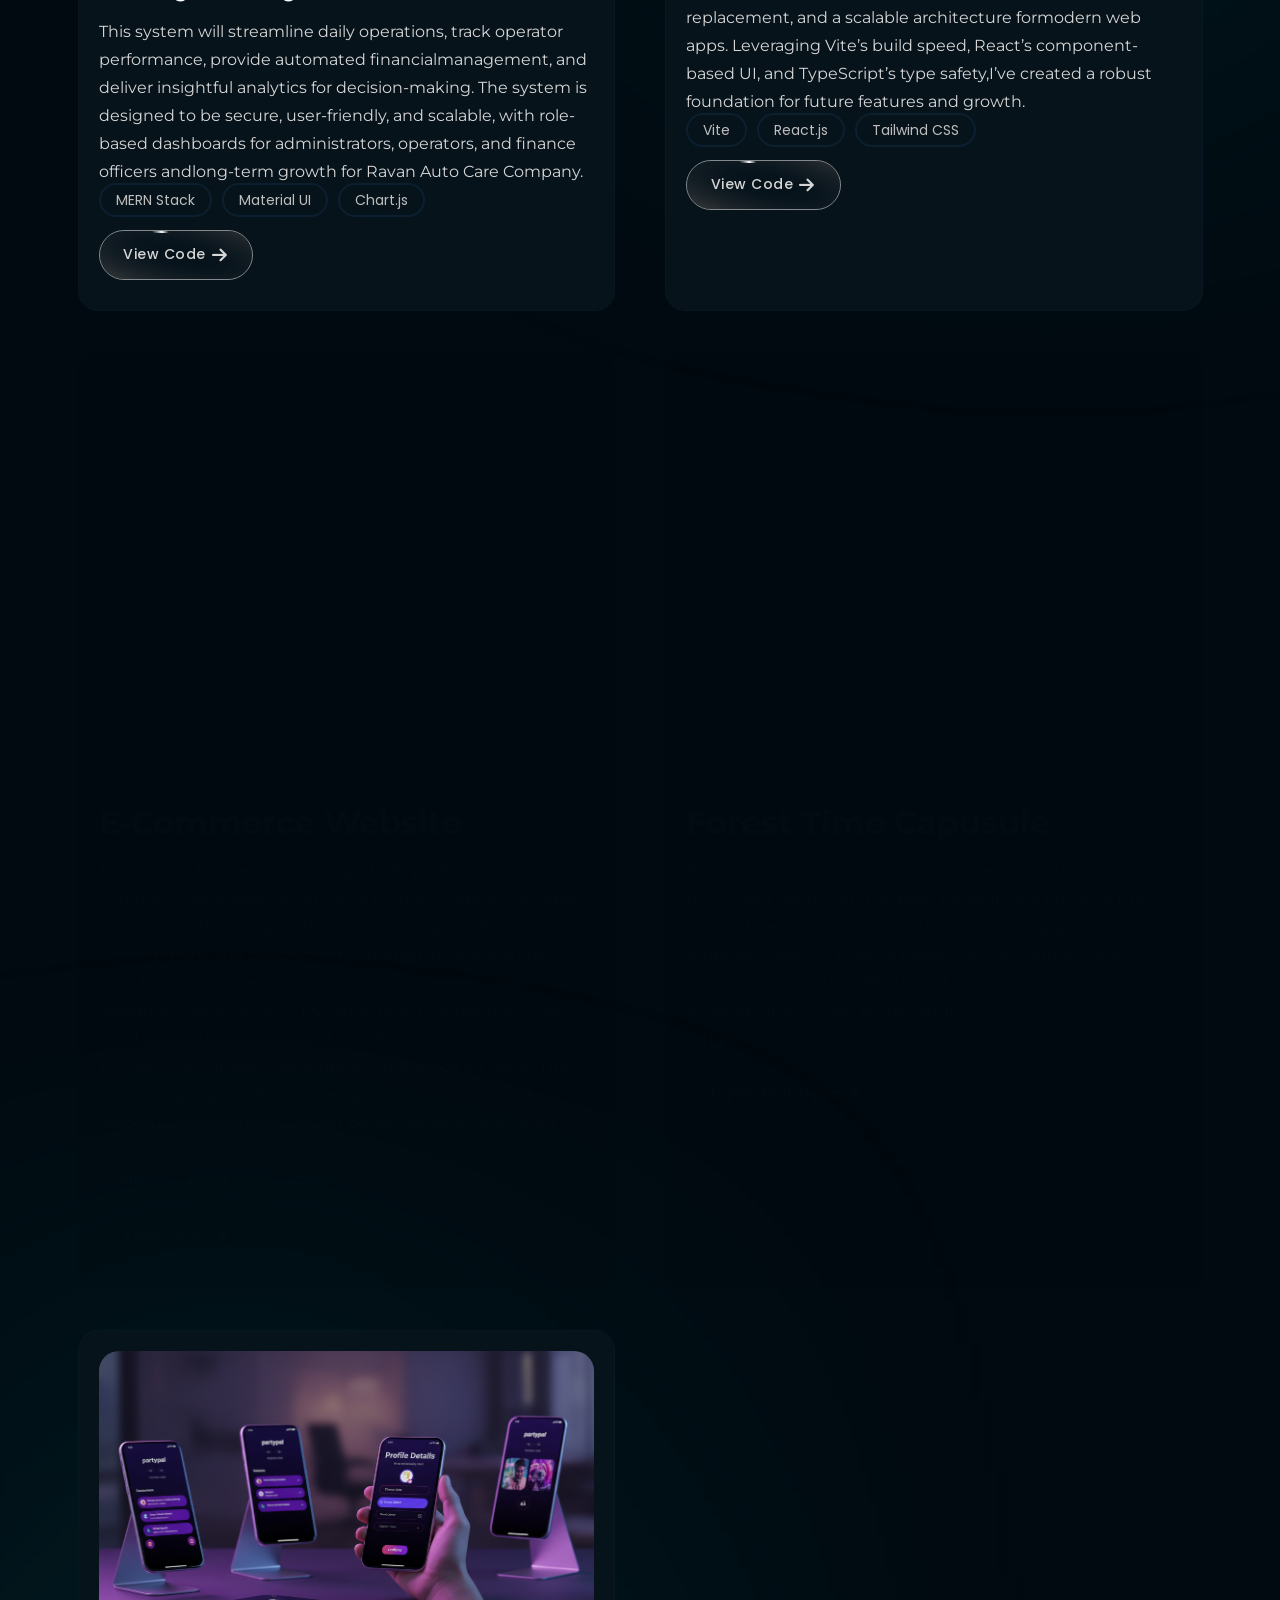
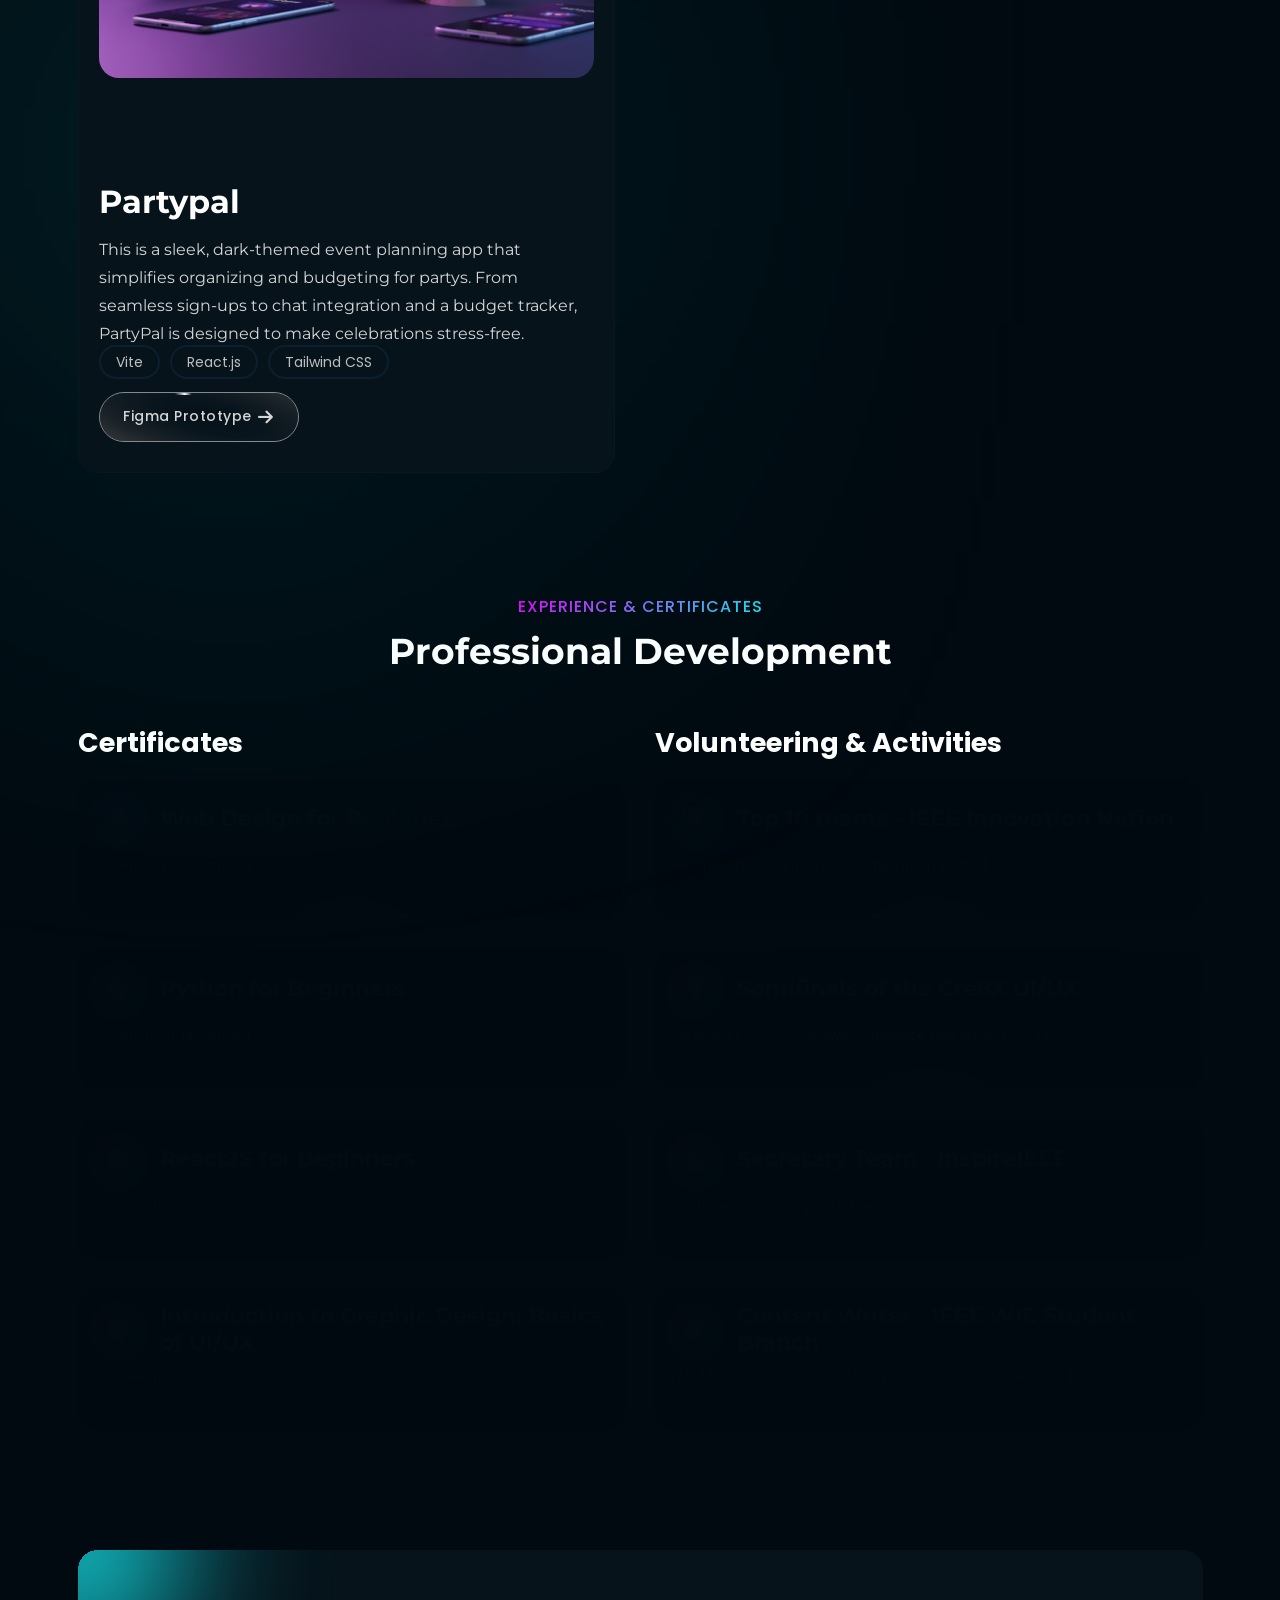
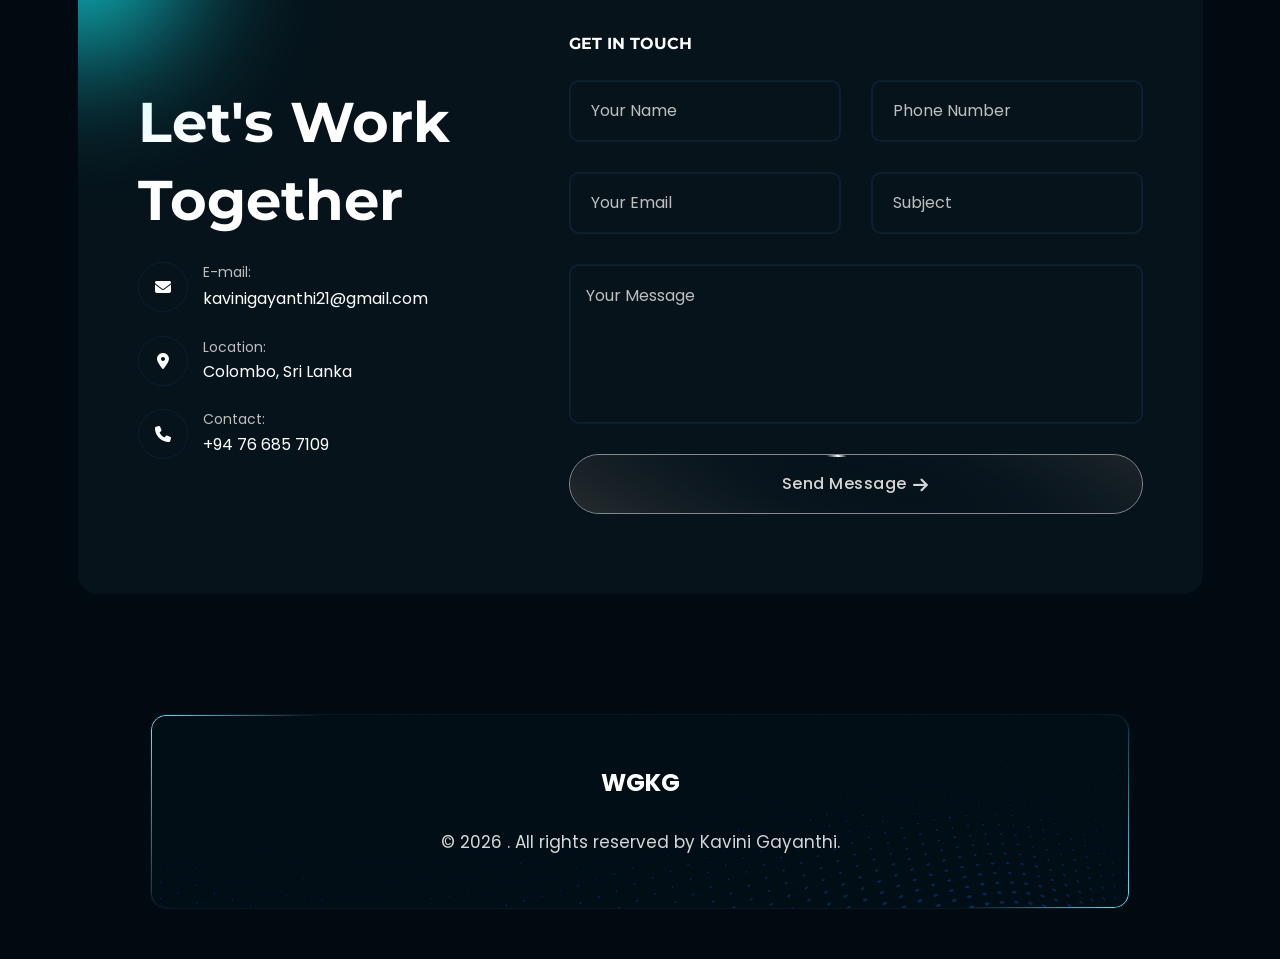
==== commit 39dd2ea8: "update" ====
--- a/index.html
+++ b/index.html
@@ -146,8 +146,8 @@
                             <div class="skill-social-wrapper">
                                 
                                <div class="banner-btn-wrapper mt--30">
-                                <a href="assets/documents/21CIS0118_Kavini.pdf" class="tmp-btn btn-large download-cv-btn"
-                                download="21CIS0118_Kavini.pdf">
+                                <a href="assets/documents/KAVINI GAYANTHI-CV.pdf" class="tmp-btn btn-large download-cv-btn"
+                                download="KAVINI GAYANTHI-CV.pdf">
                                 <i class="fa-solid fa-download"></i>
                                 Download CV
                                 </a>
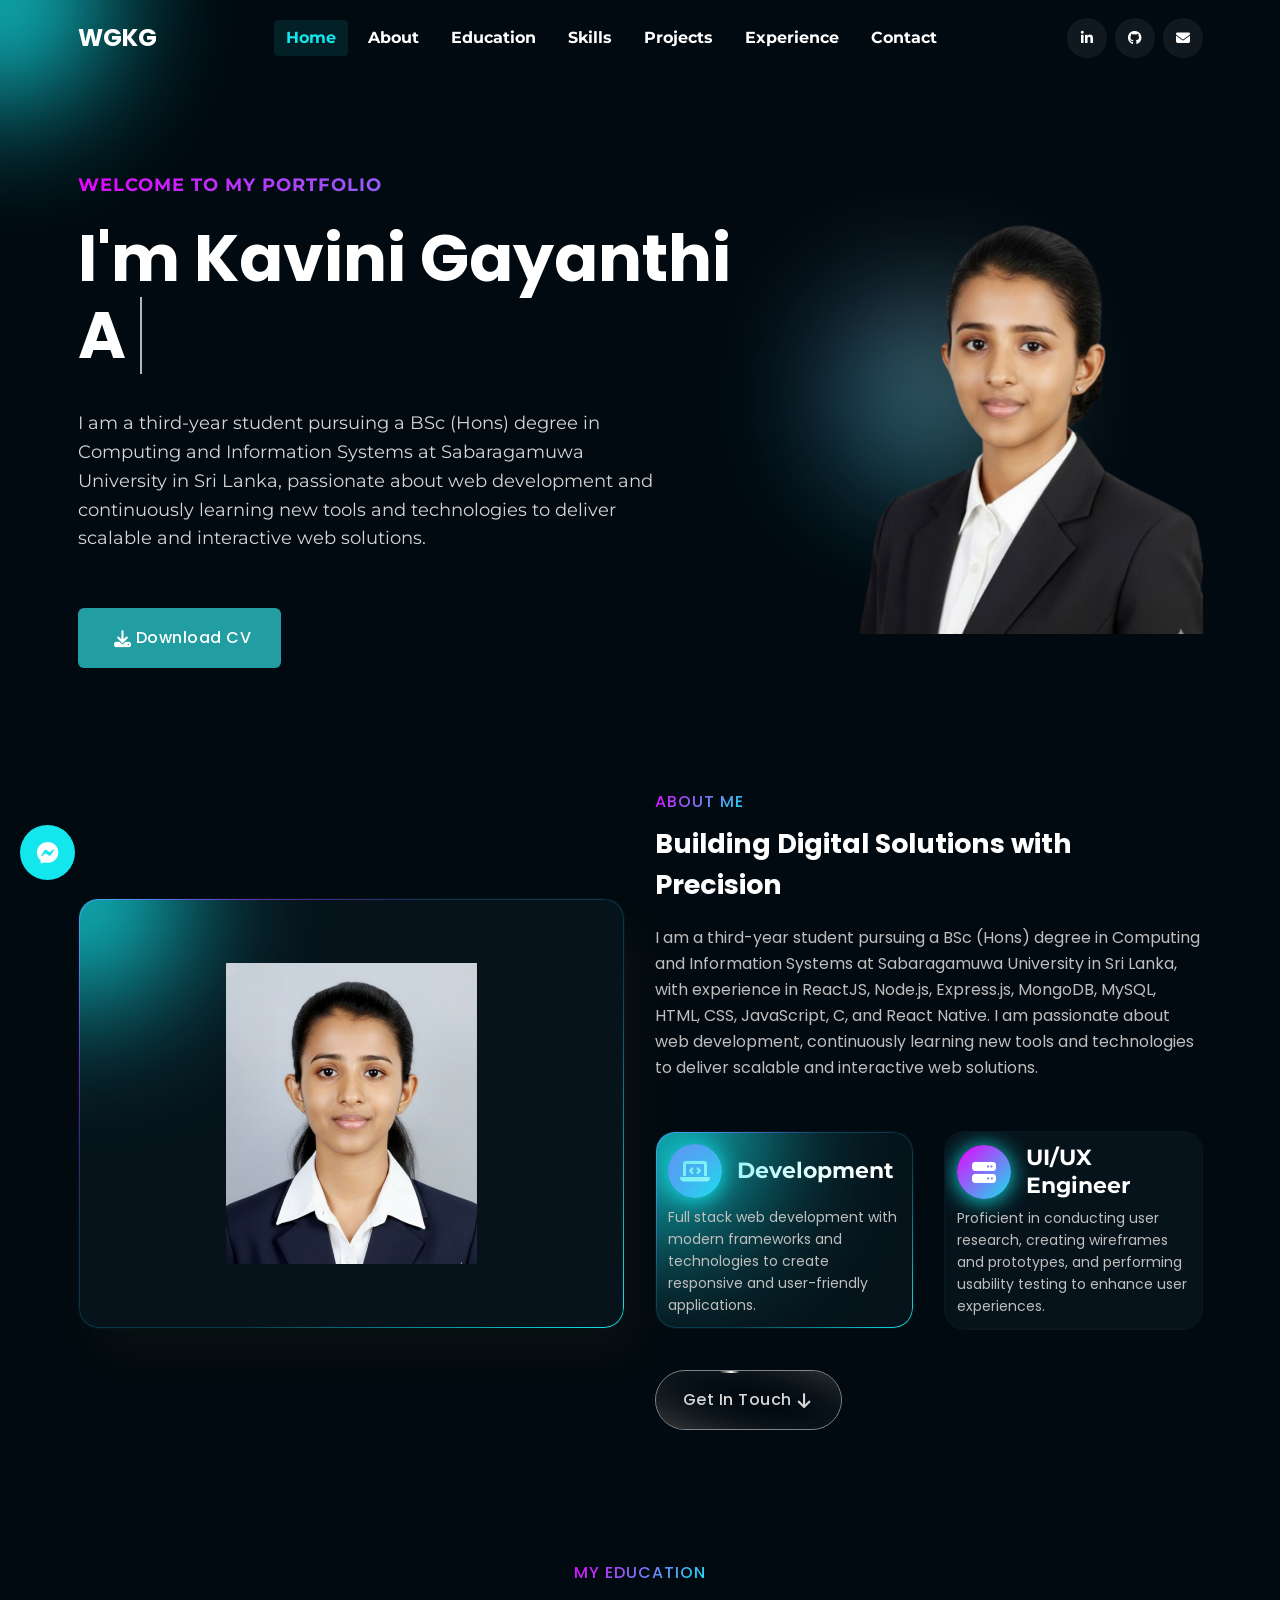
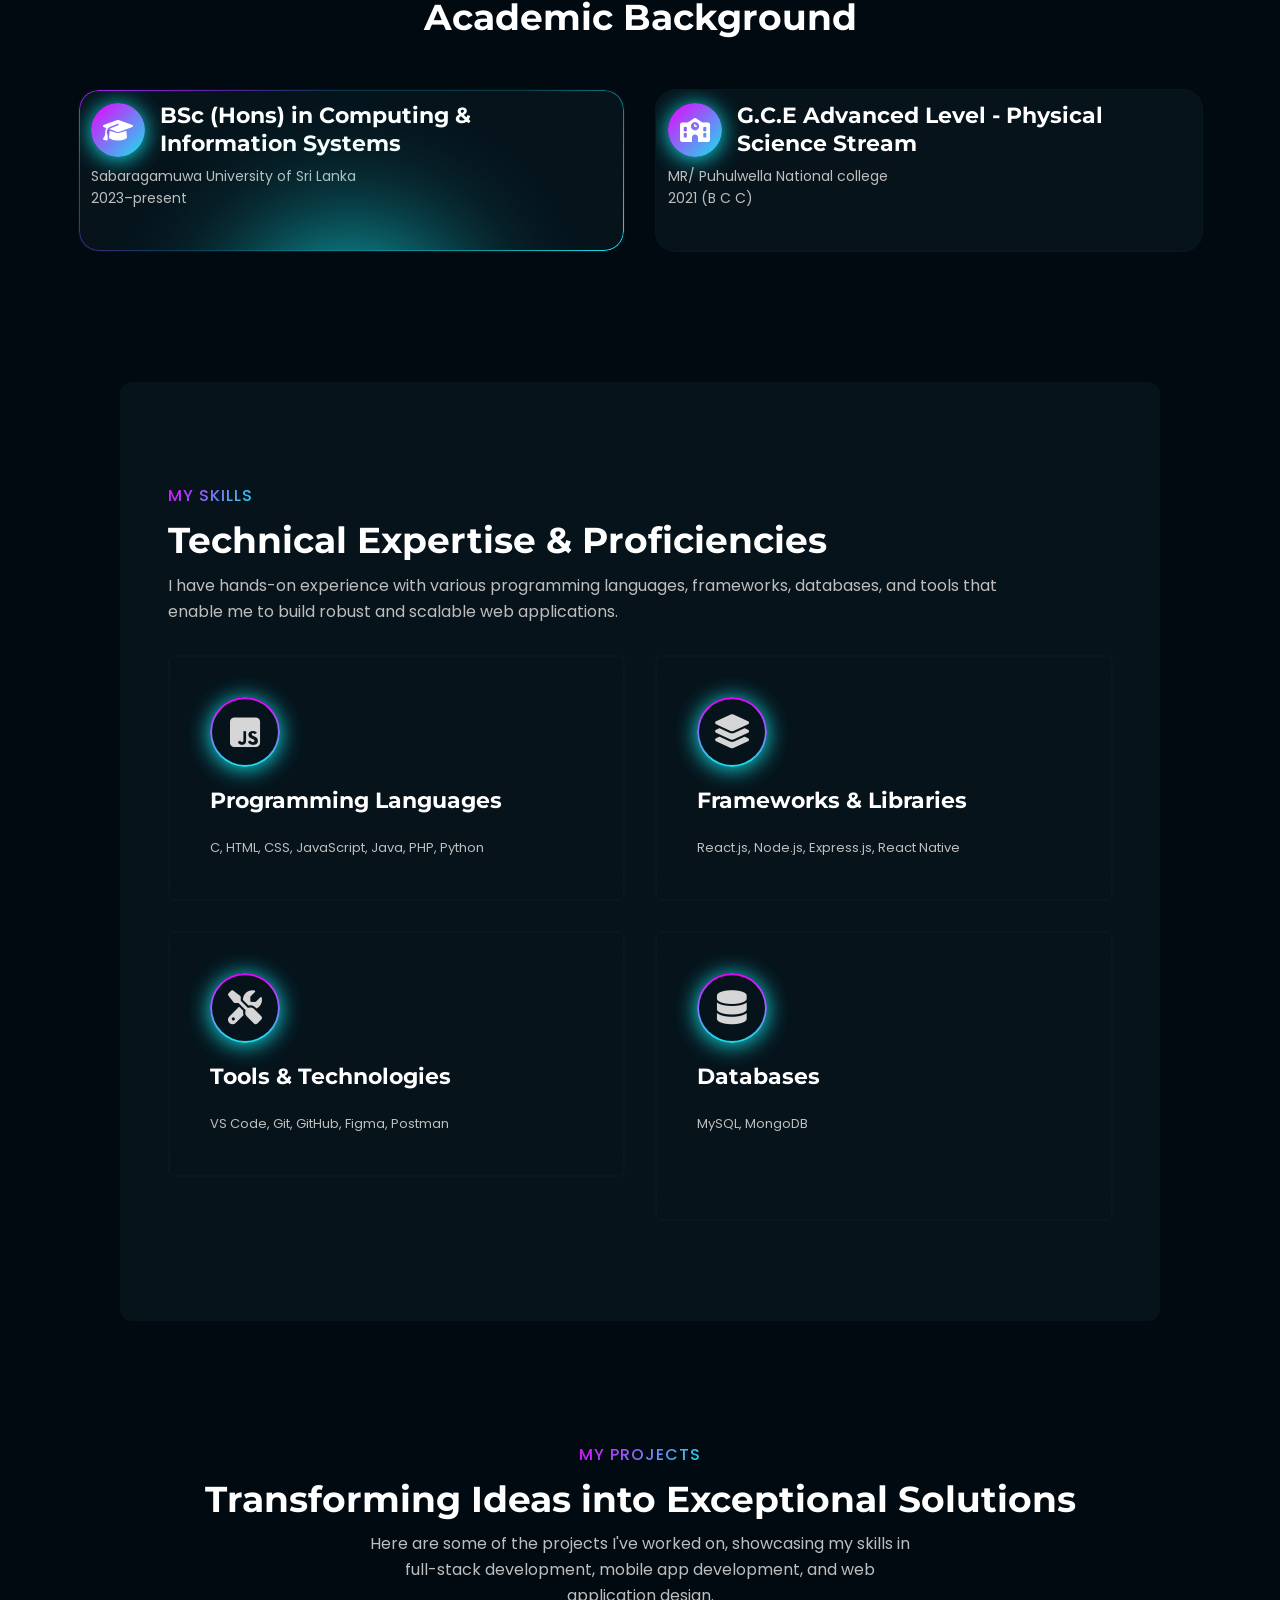
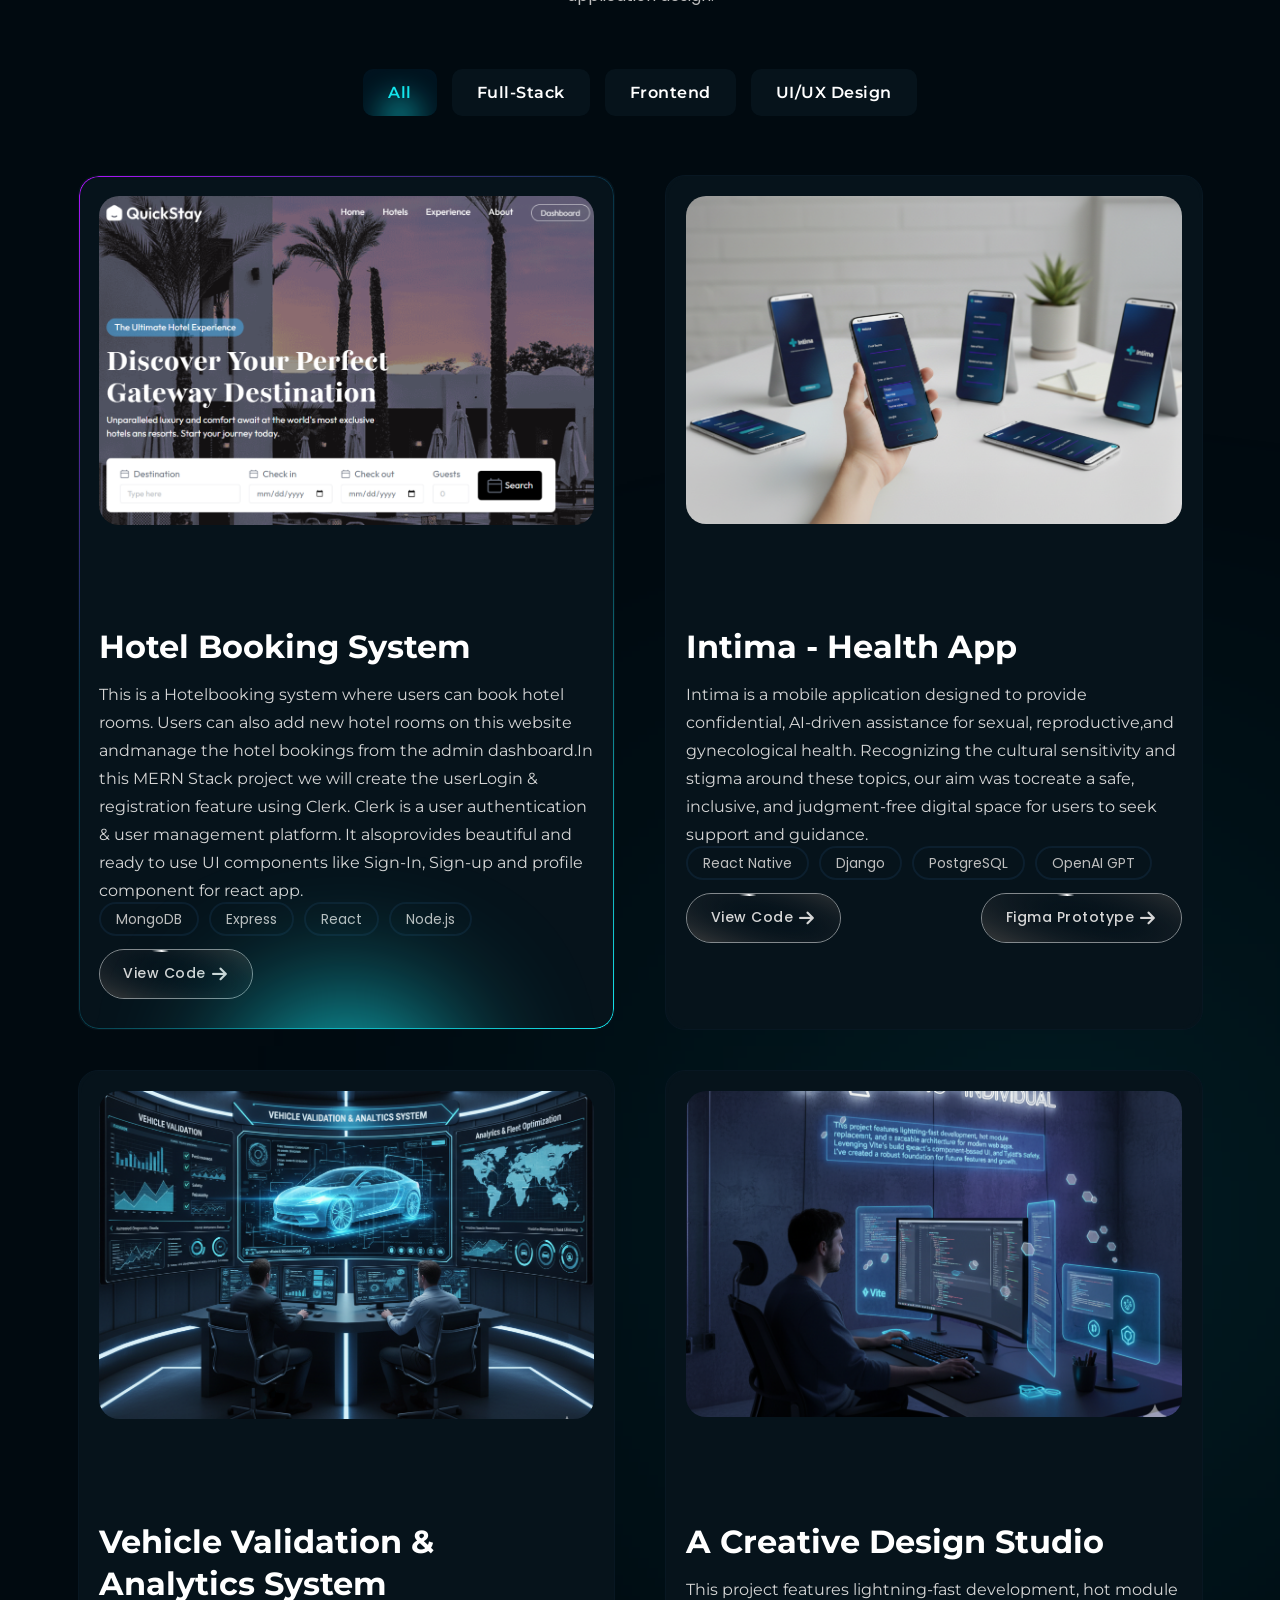
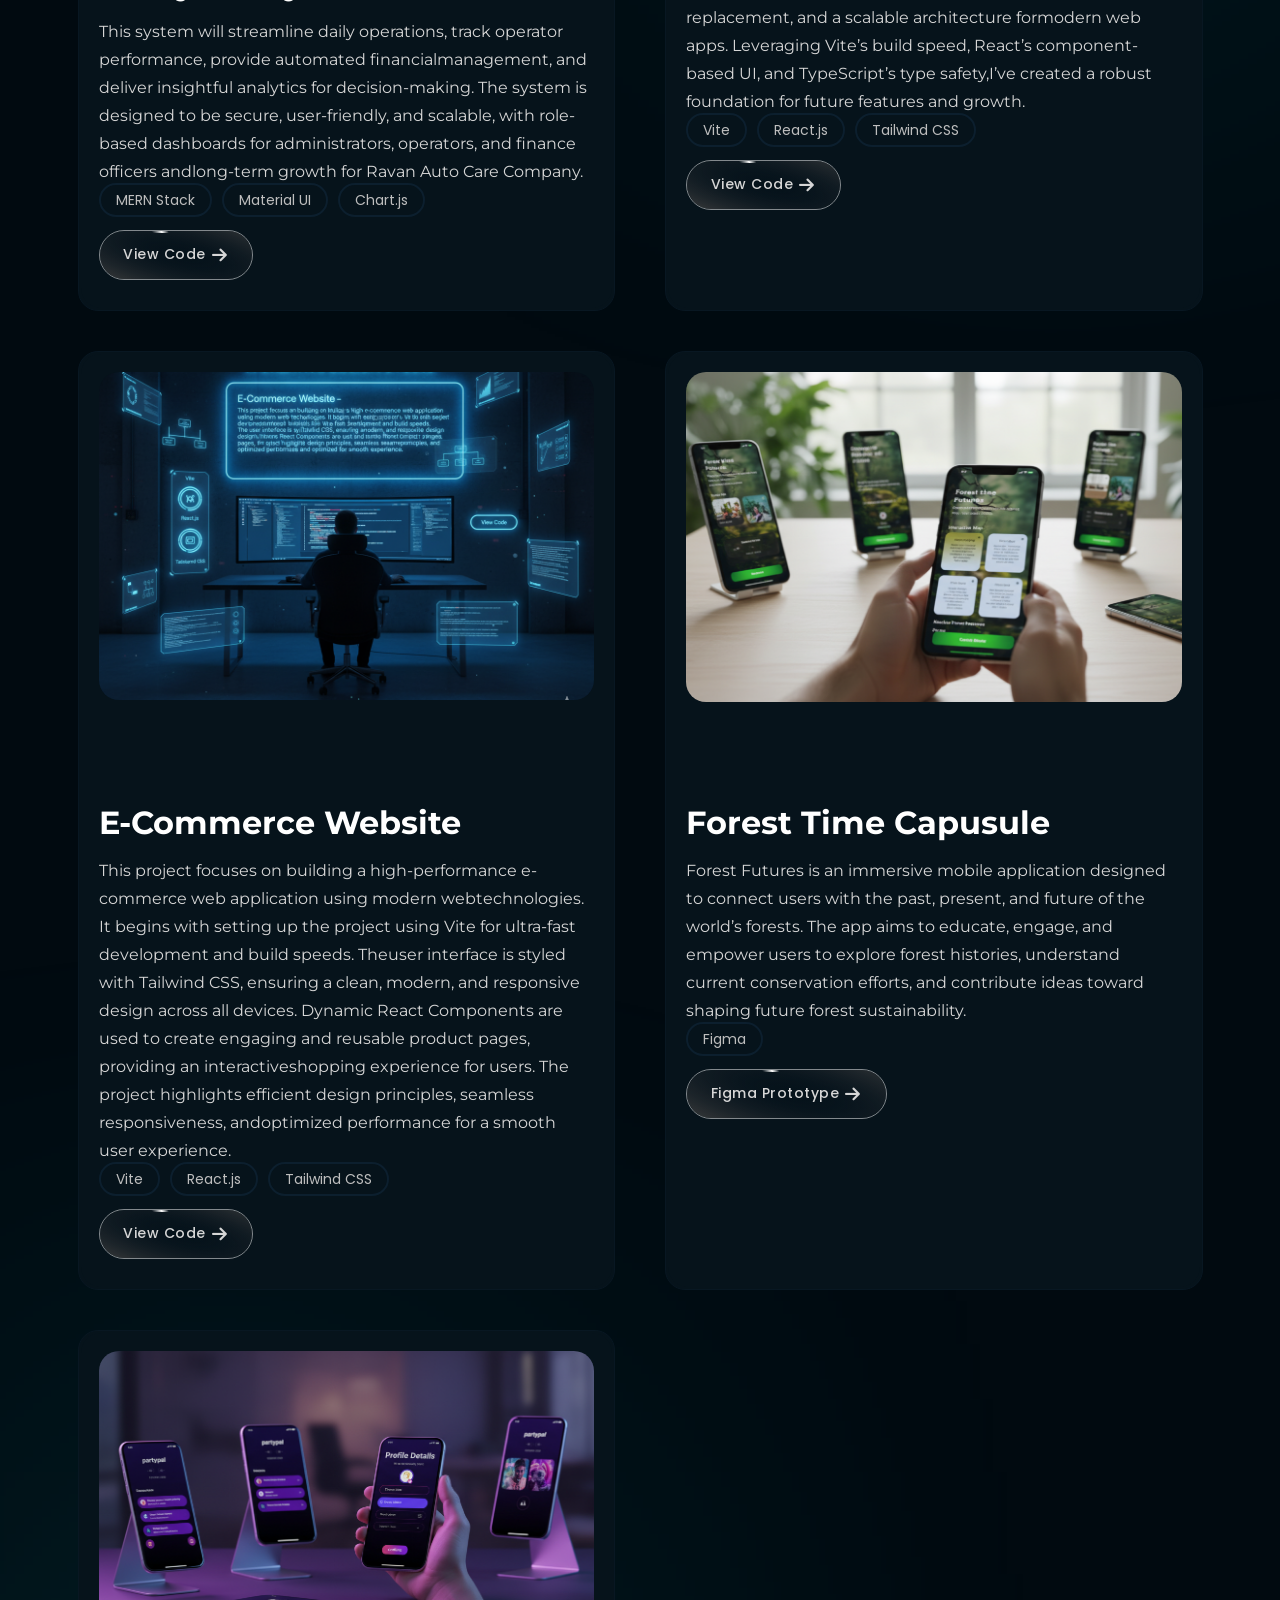
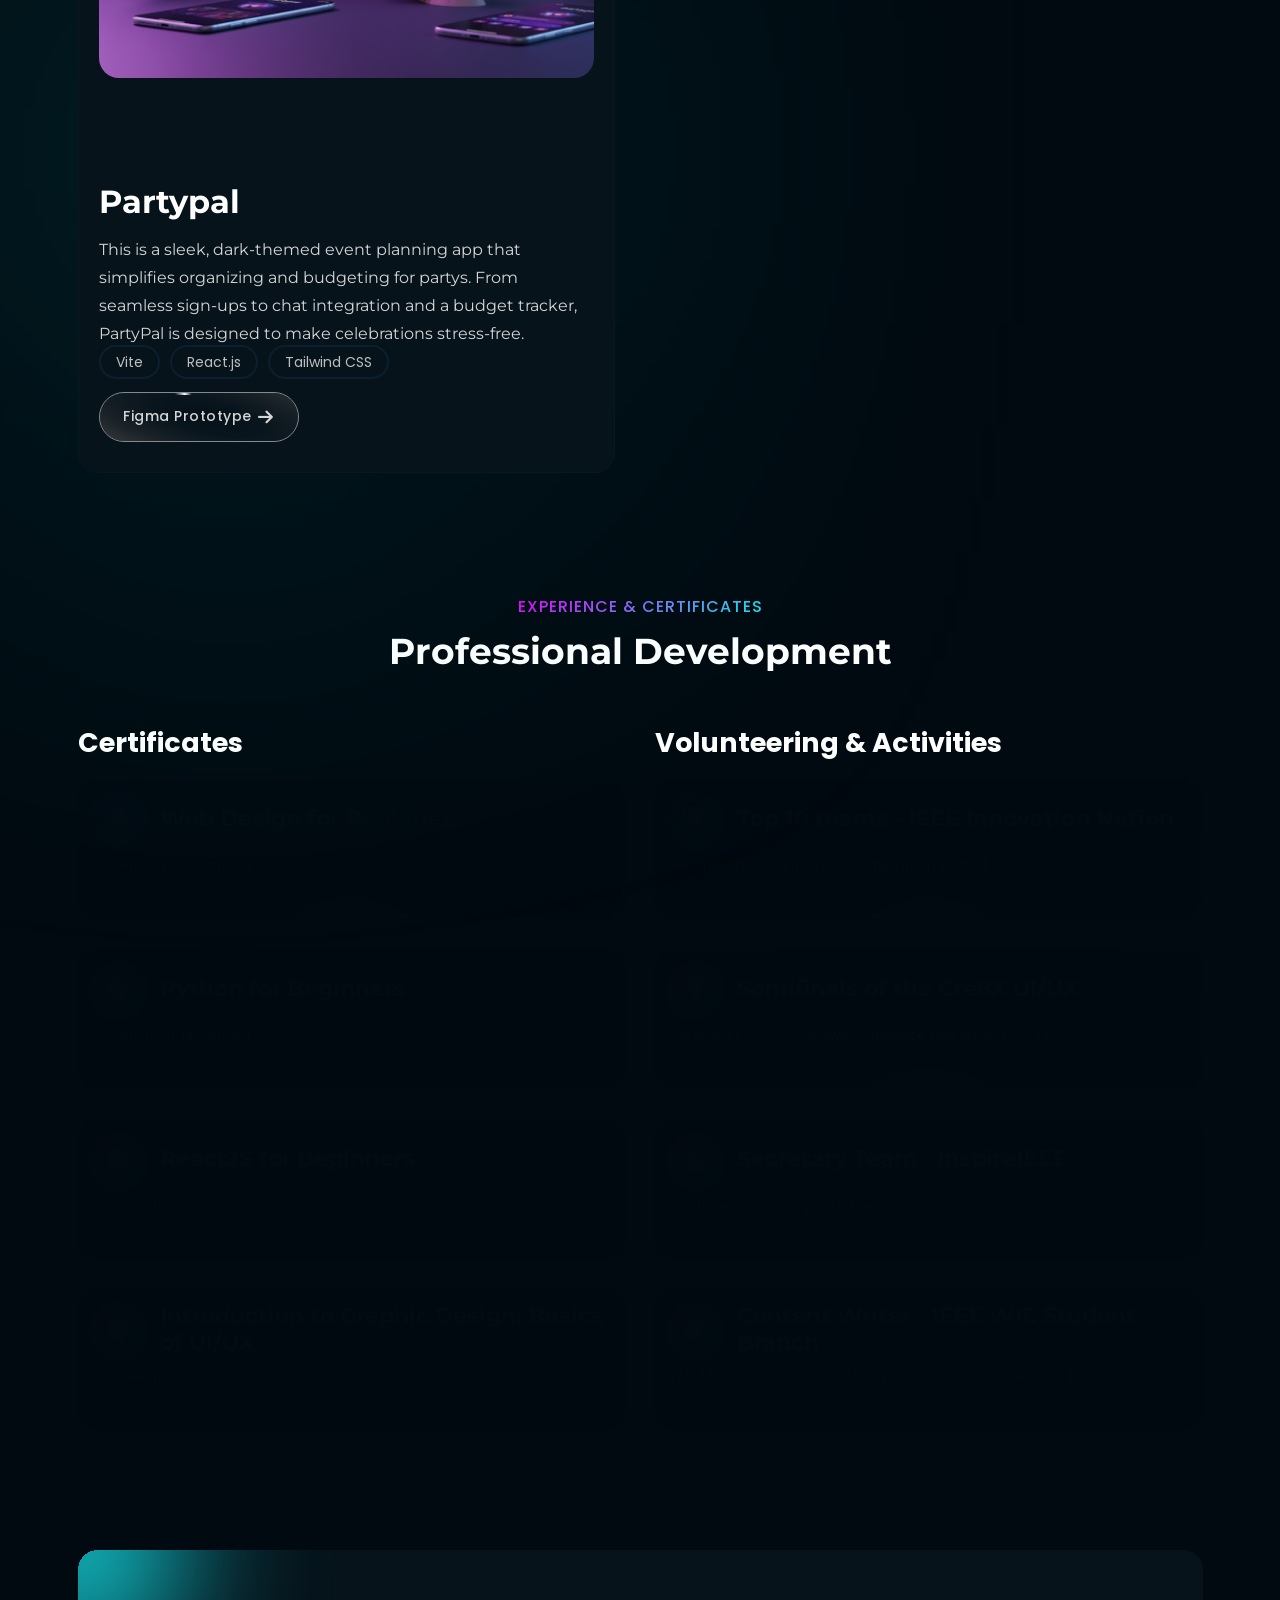
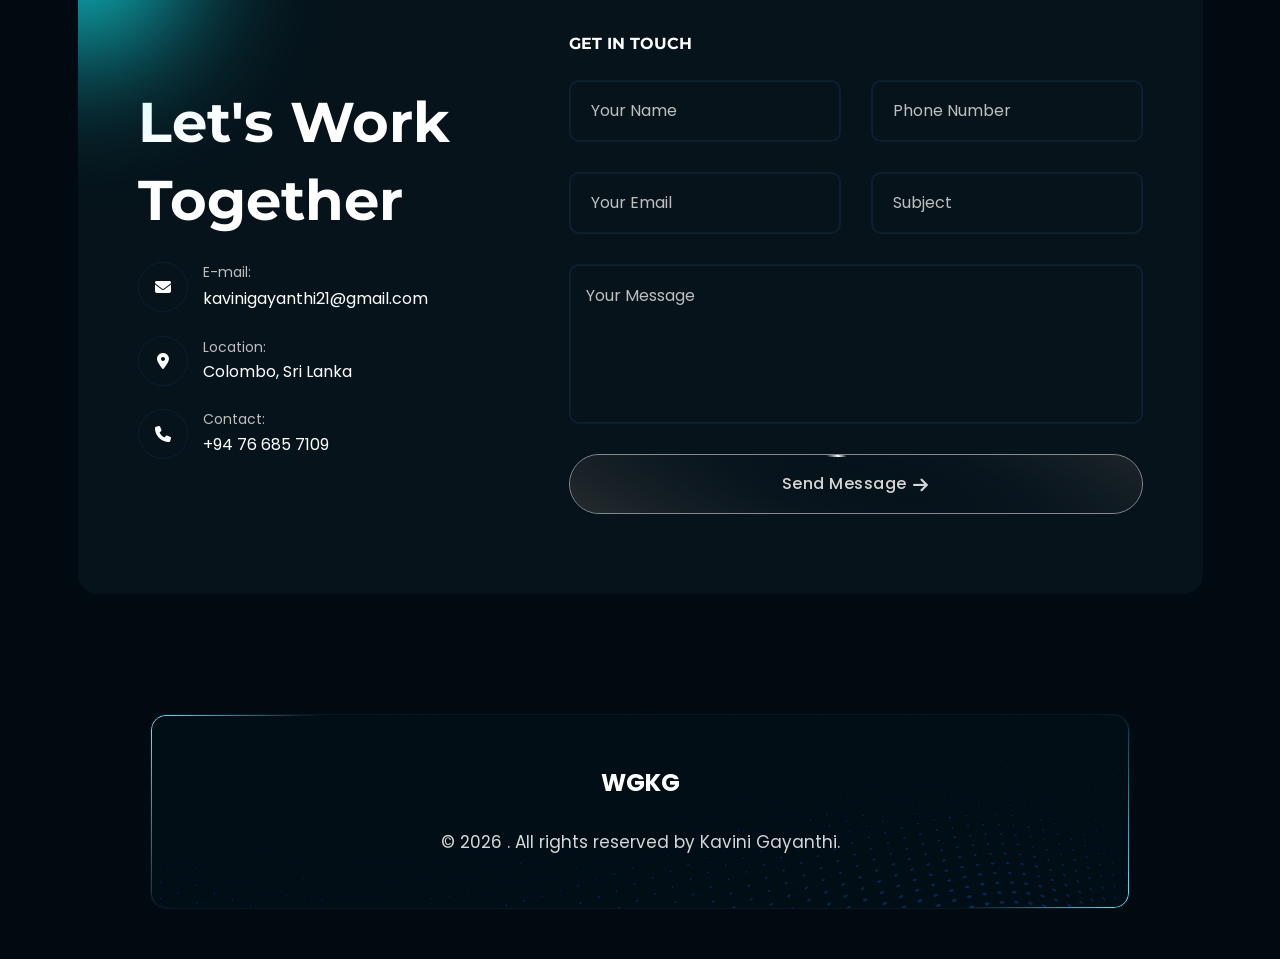
==== commit 3fb10b87: "update" ====
--- a/index.html
+++ b/index.html
@@ -31,7 +31,7 @@
                     <div class="header-content">
                        <div class="logo">
                             <a href="index.html">
-                                <h4>WGkg</h4>
+                                <h4>WGKG</h4>
                             </a>
 
                         </div>
@@ -133,10 +133,11 @@
                                 <span class="header-caption">
                                     <span class="cd-headline clip is-full-width">
                                         <span class="cd-words-wrapper">
-                                            <b class="is-visible theme-gradient">Software Engineer</b>
+                                            <b class="is-visible theme-gradient">UI/UX Engineer</b>
+                                             <b class="is-hidden theme-gradient">Software Engineer</b>
                                             <b class="is-hidden theme-gradient">Full-Stack Developer</b>
                                             <b class="is-hidden theme-gradient">Web Developer</b>
-                                            <b class="is-hidden theme-gradient">UI/UX Engineer</b>
+                                            
                                         </span>
                                 </span>
                                 </span>
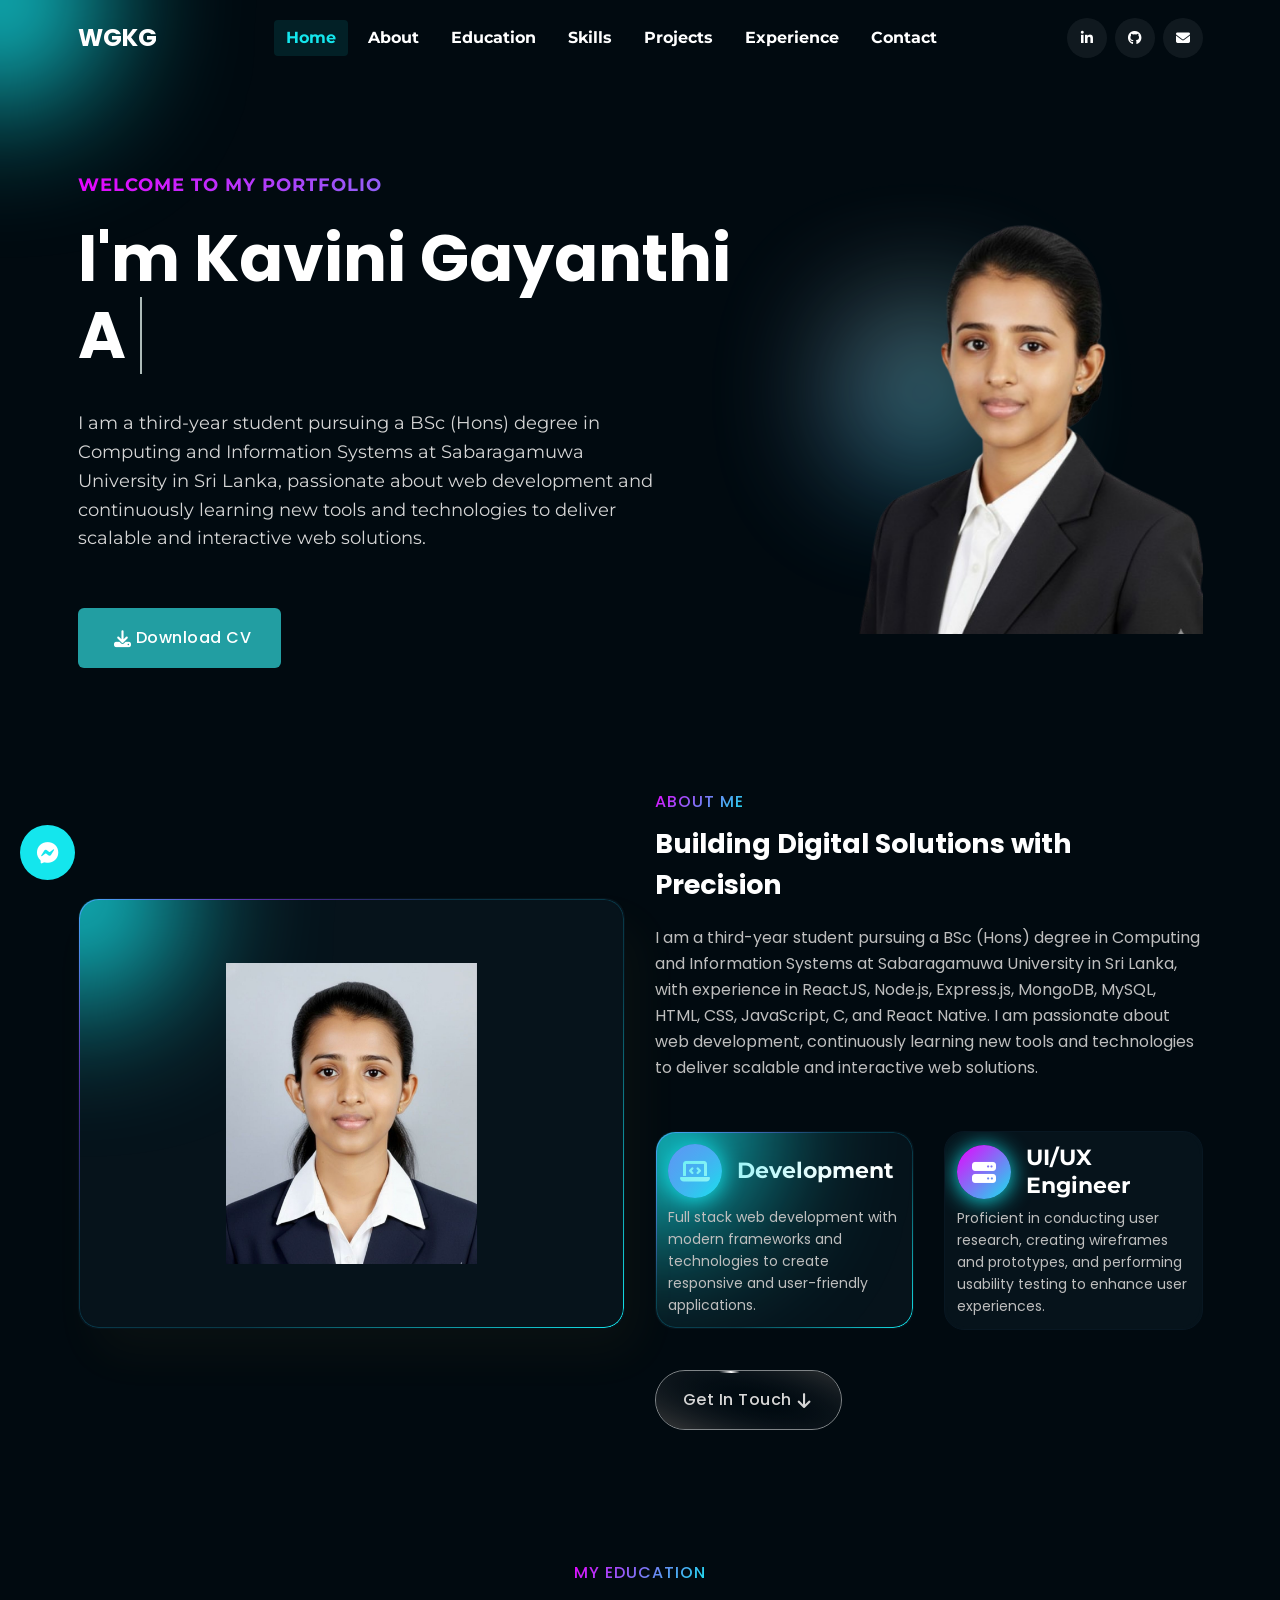
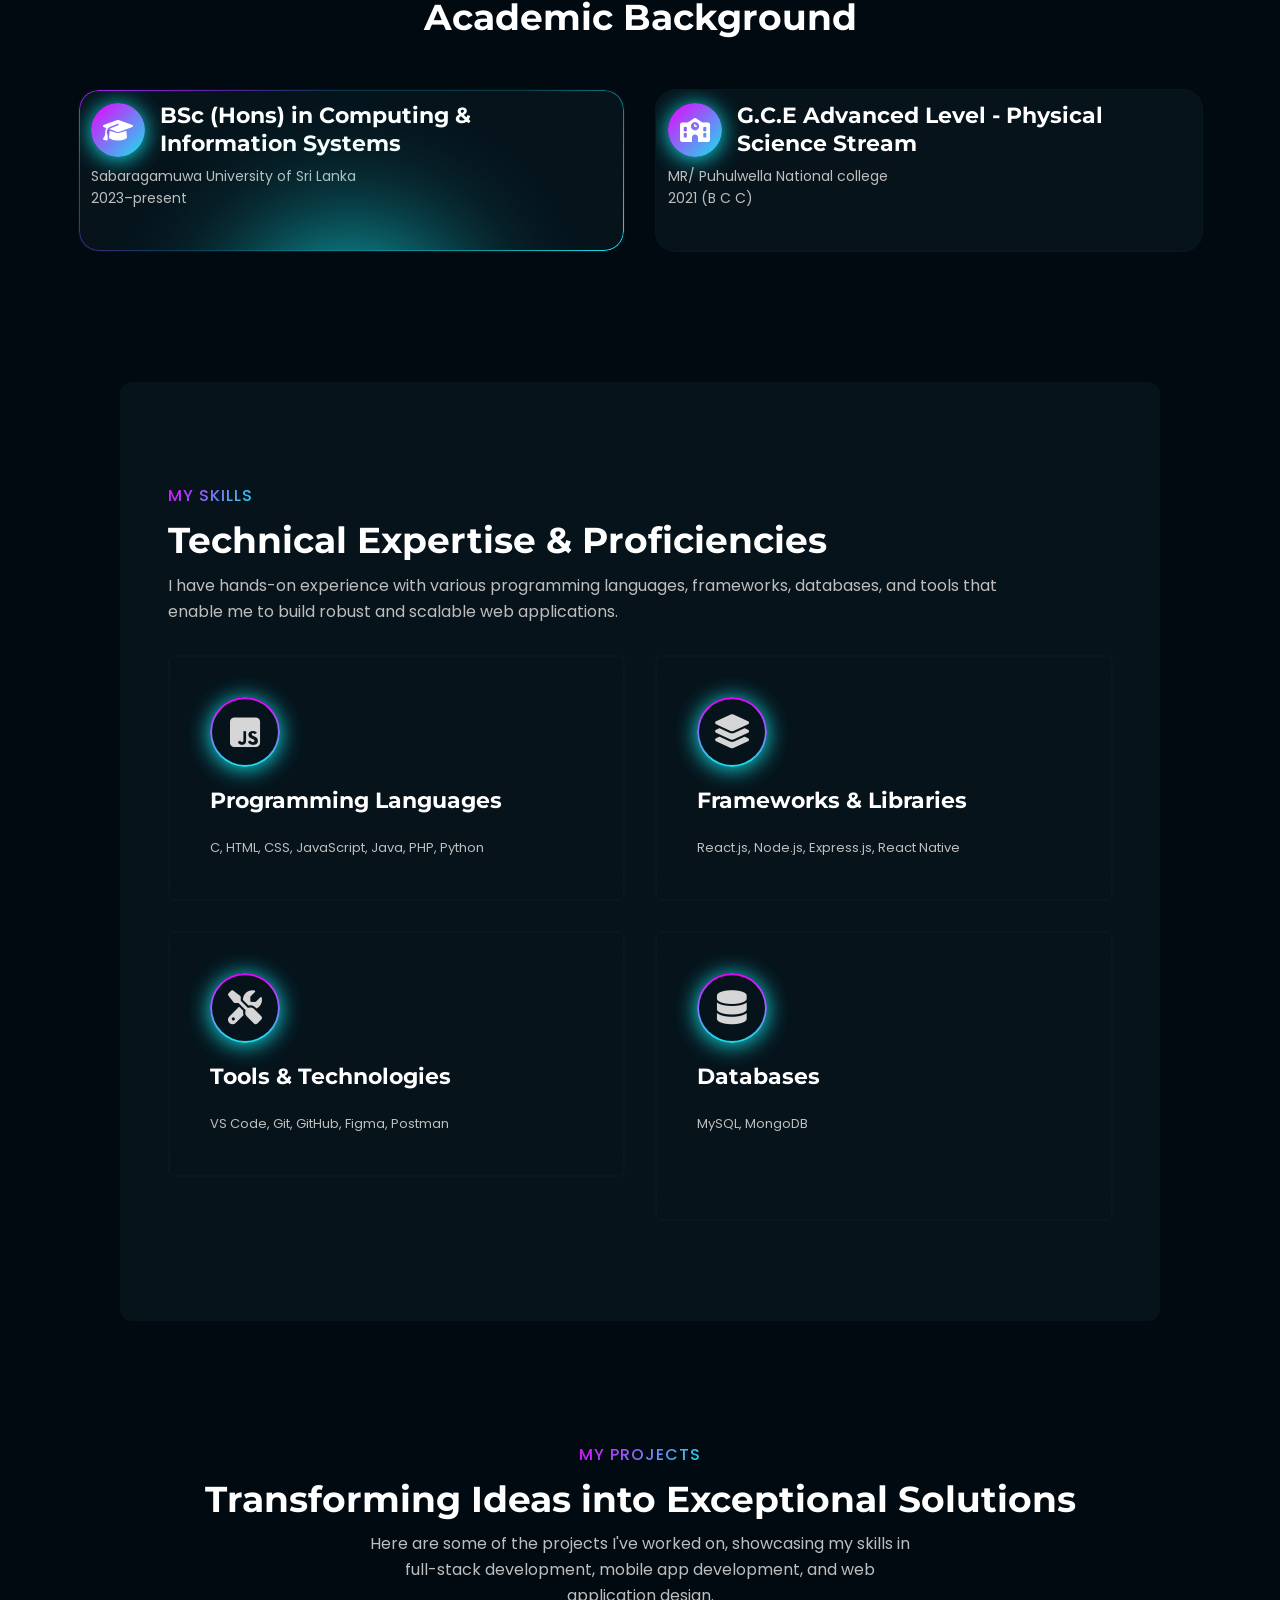
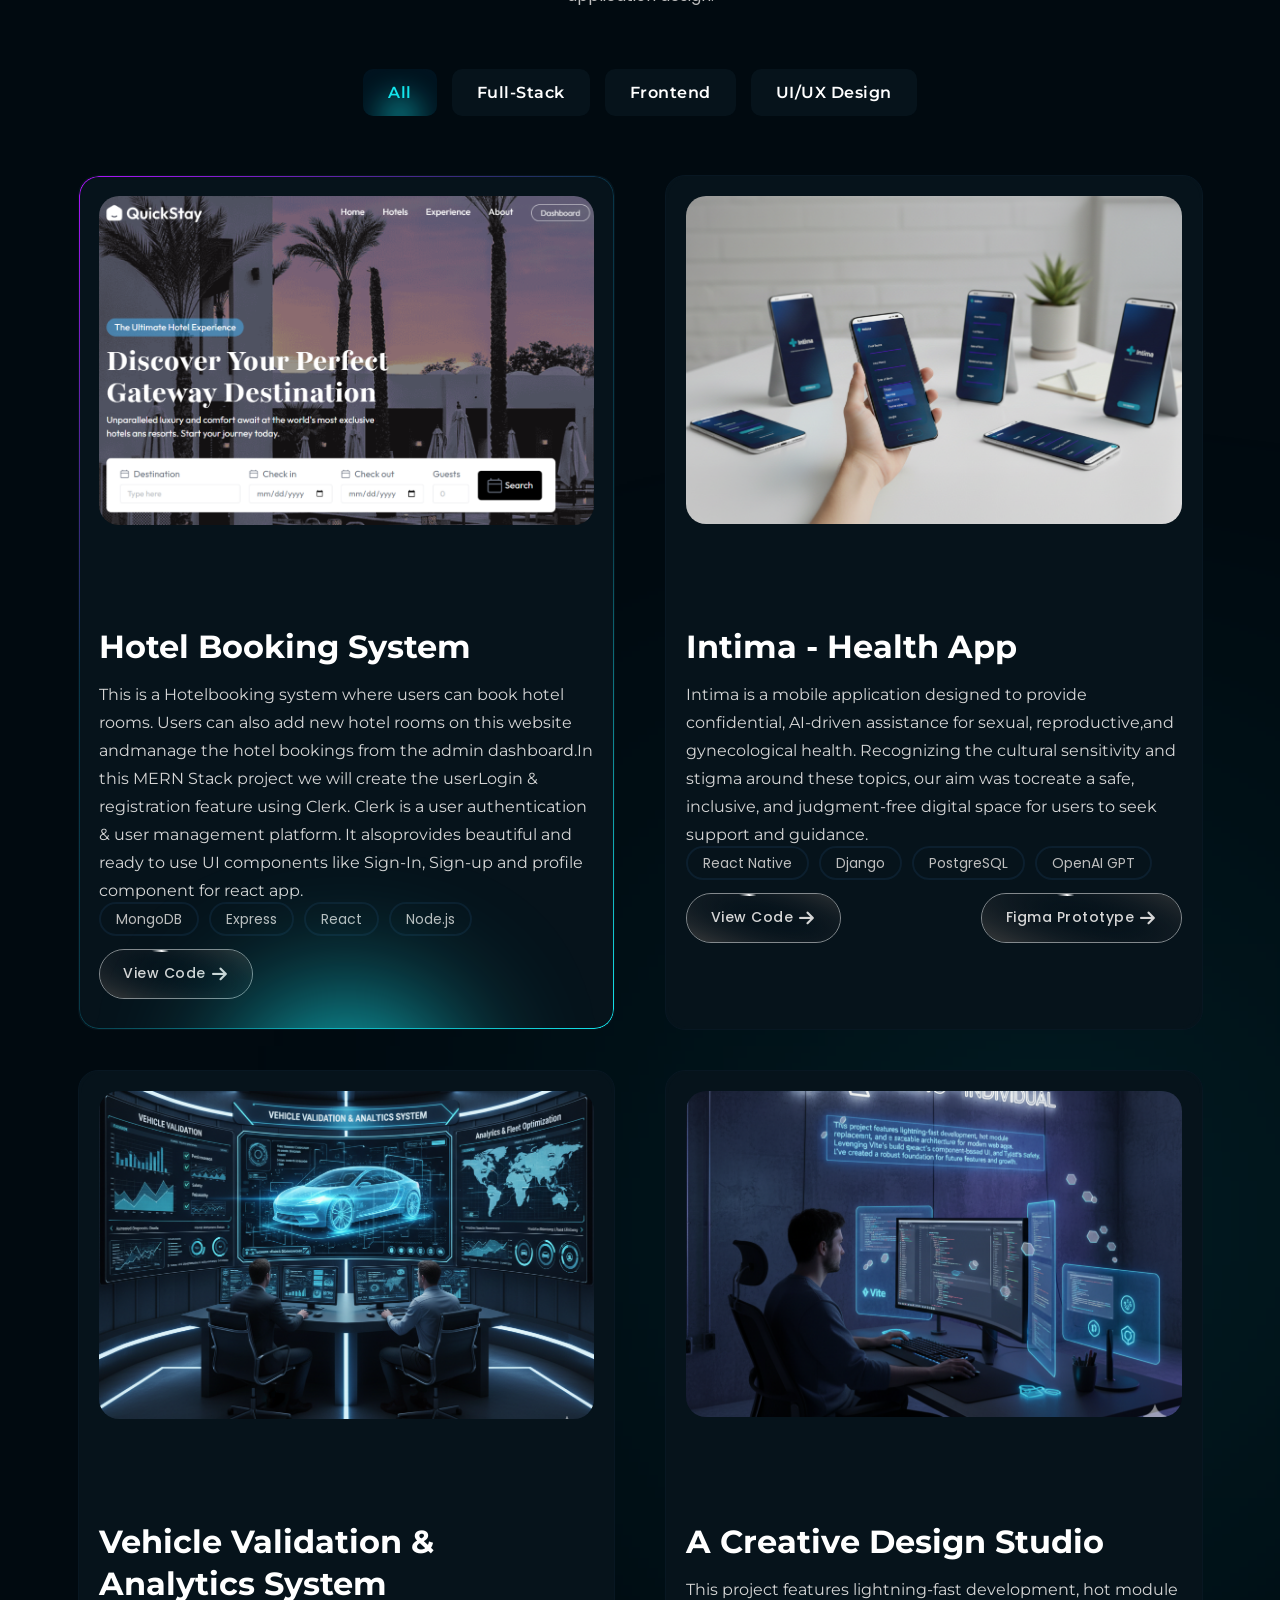
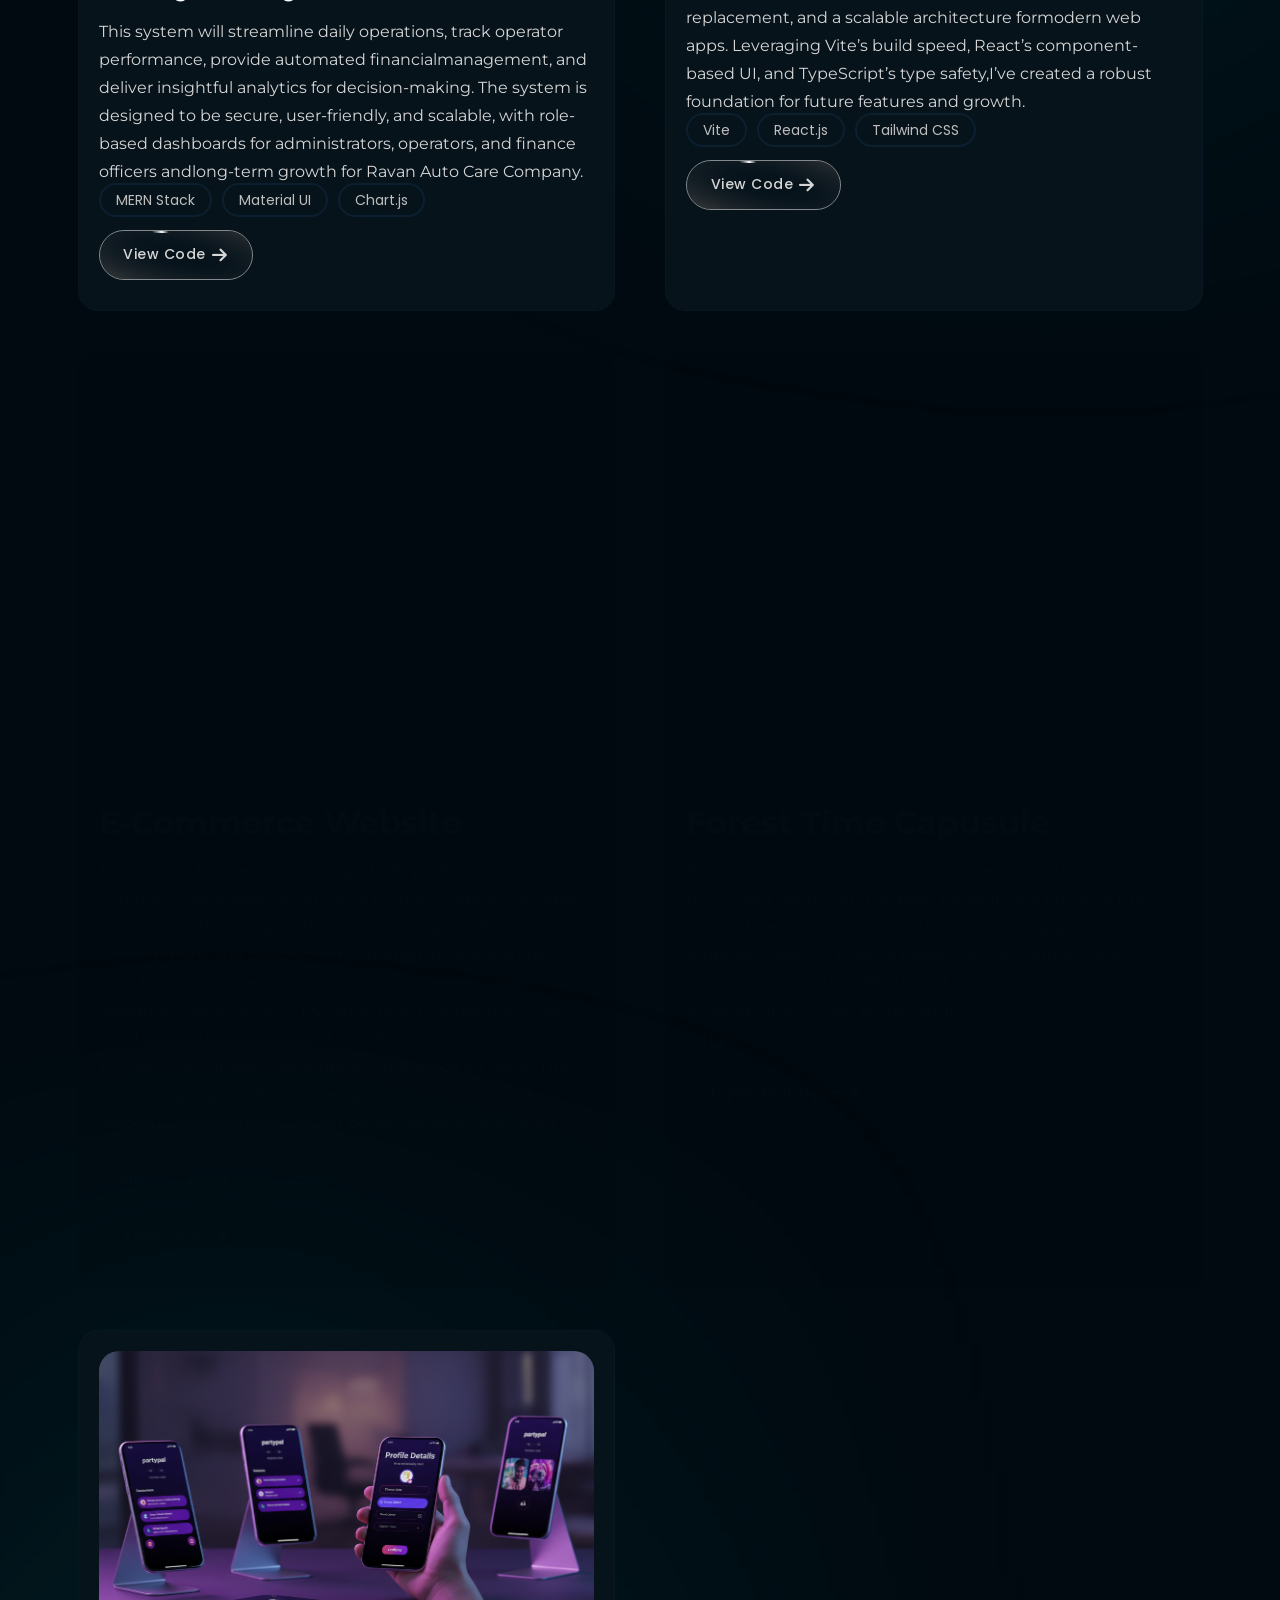
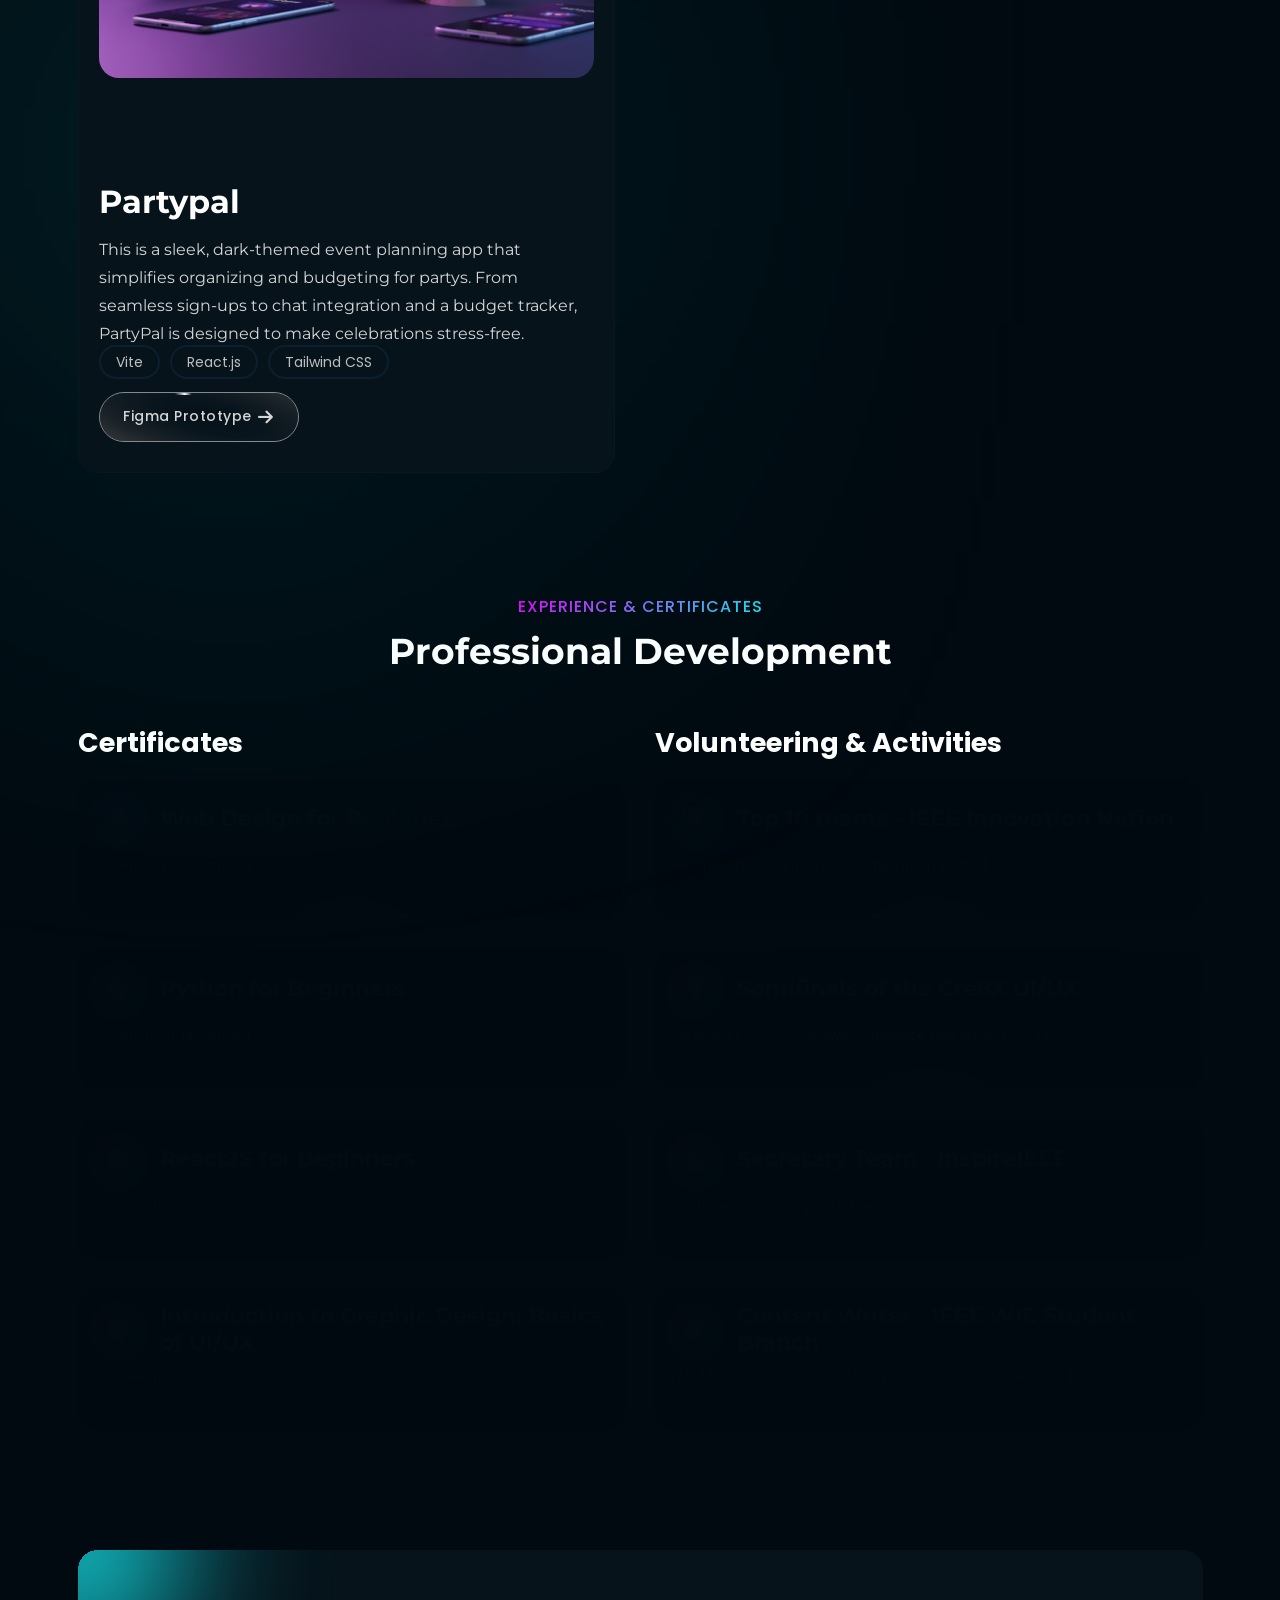
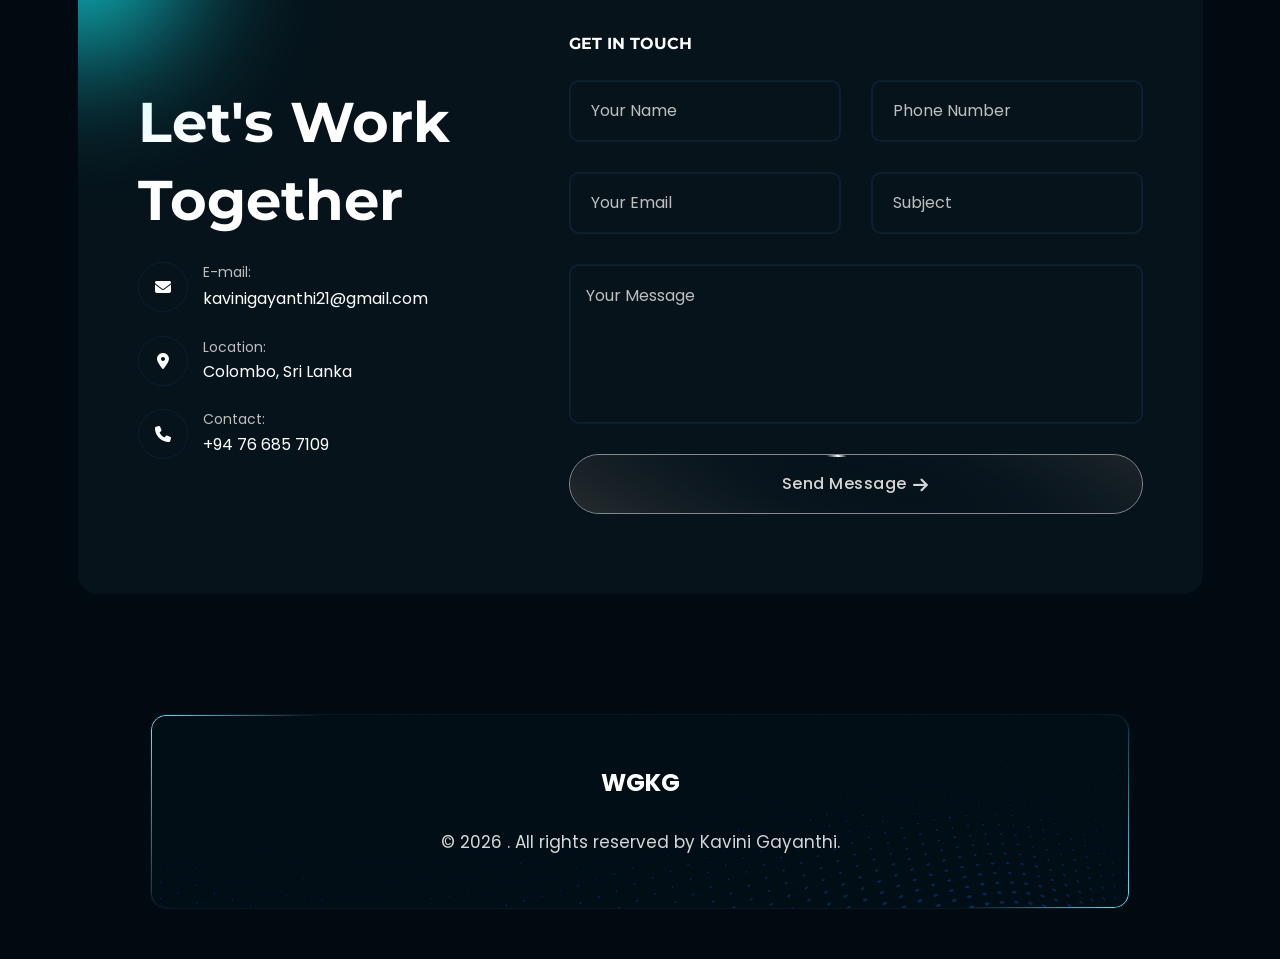
==== commit 9fef1921: "change SE pdf" ====
--- a/index.html
+++ b/index.html
@@ -133,9 +133,9 @@
                                 <span class="header-caption">
                                     <span class="cd-headline clip is-full-width">
                                         <span class="cd-words-wrapper">
-                                            <b class="is-visible theme-gradient">UI/UX Engineer</b>
-                                             <b class="is-hidden theme-gradient">Software Engineer</b>
-                                            <b class="is-hidden theme-gradient">Full-Stack Developer</b>
+                                            <b class="is-visible theme-gradient">Software Engineer</b>
+                                             <b class="is-hidden theme-gradient">Full-Stack Developer</b>
+                                            <b class="is-hidden theme-gradient">UI/UX Engineer</b>
                                             <b class="is-hidden theme-gradient">Web Developer</b>
                                             
                                         </span>
